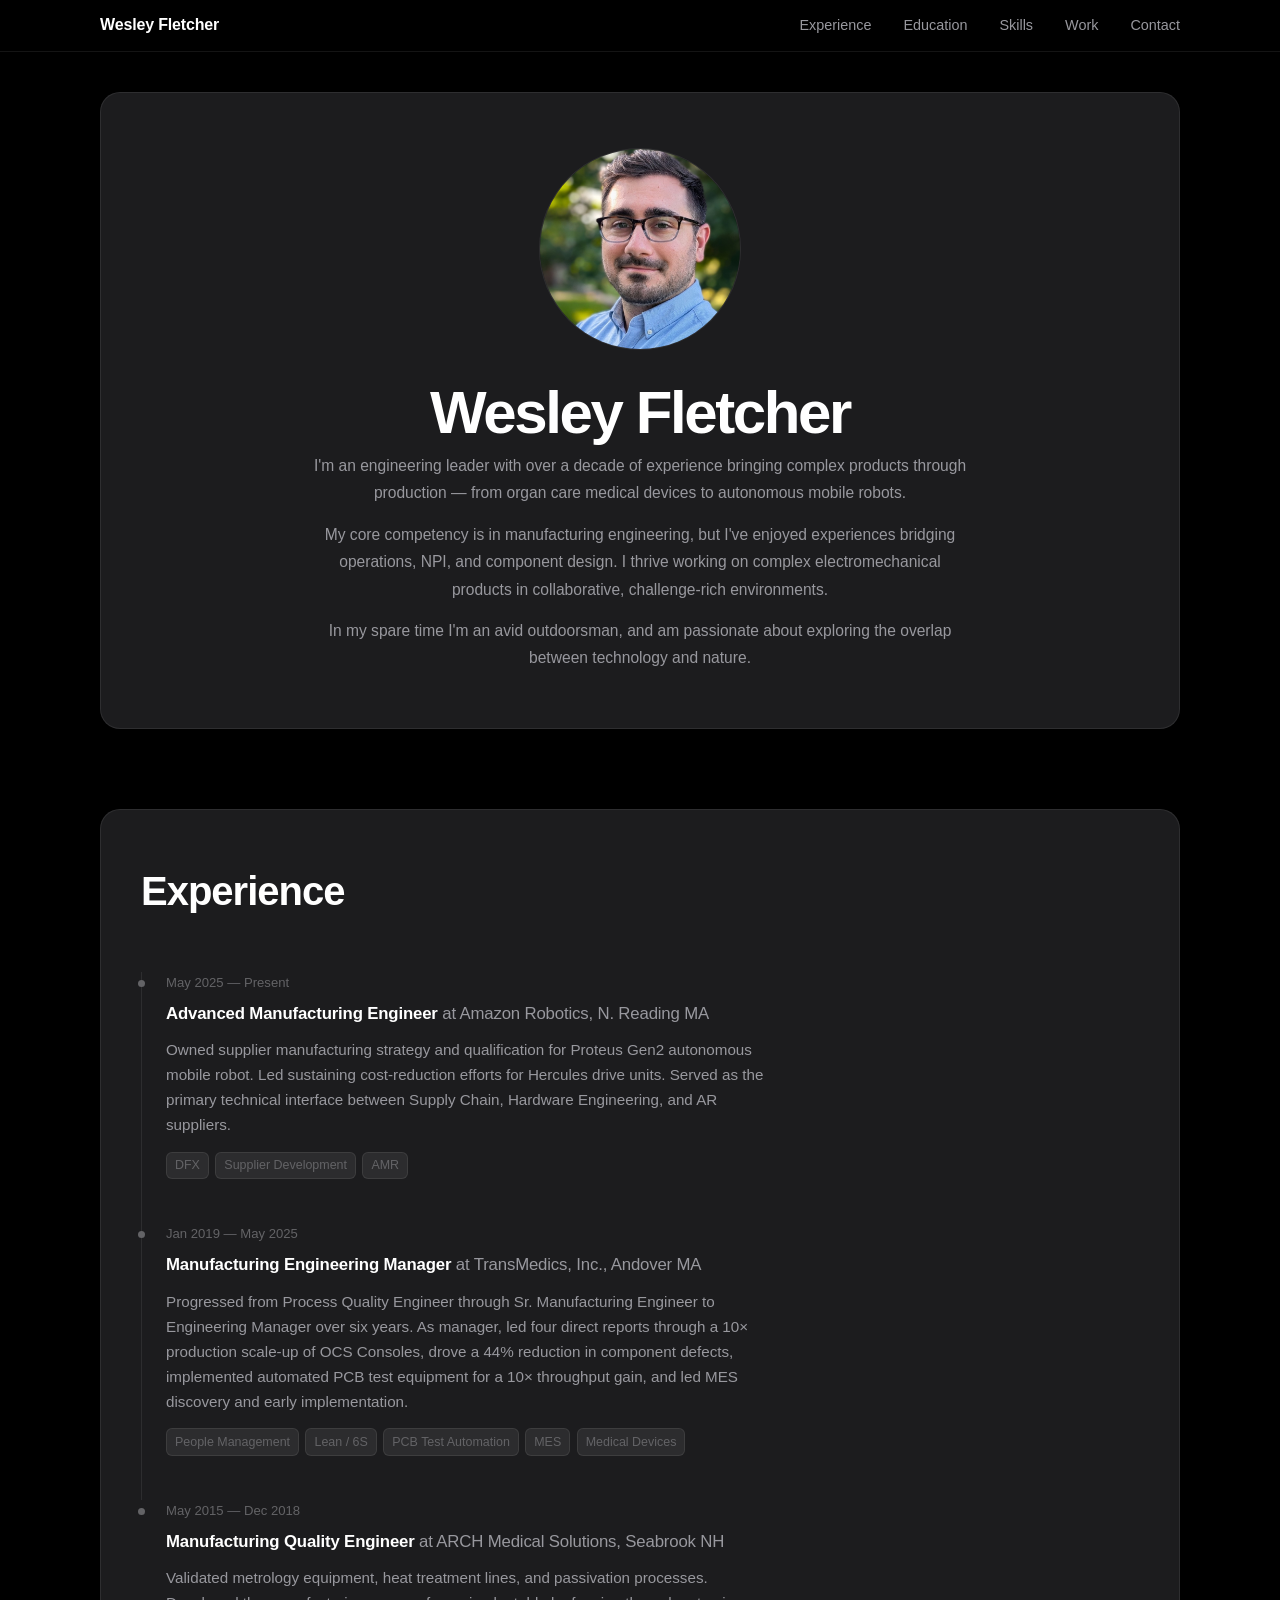
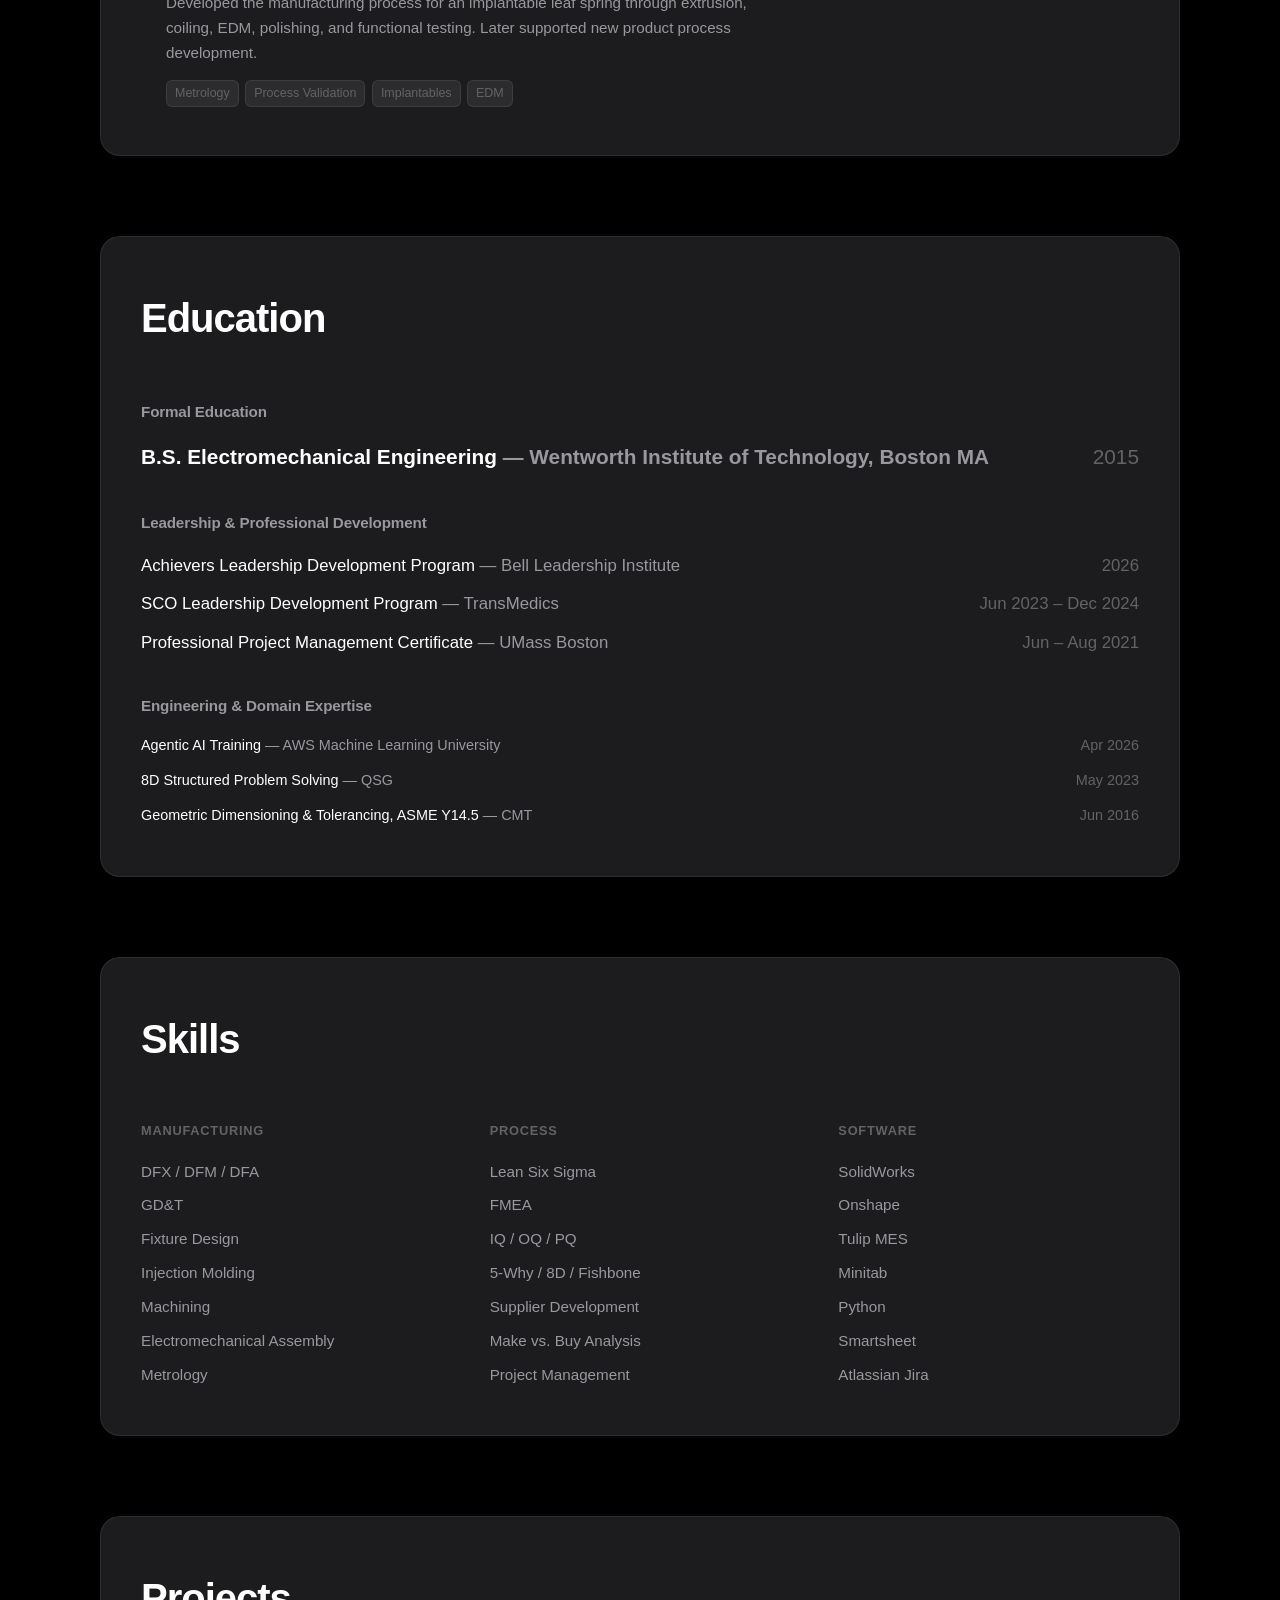
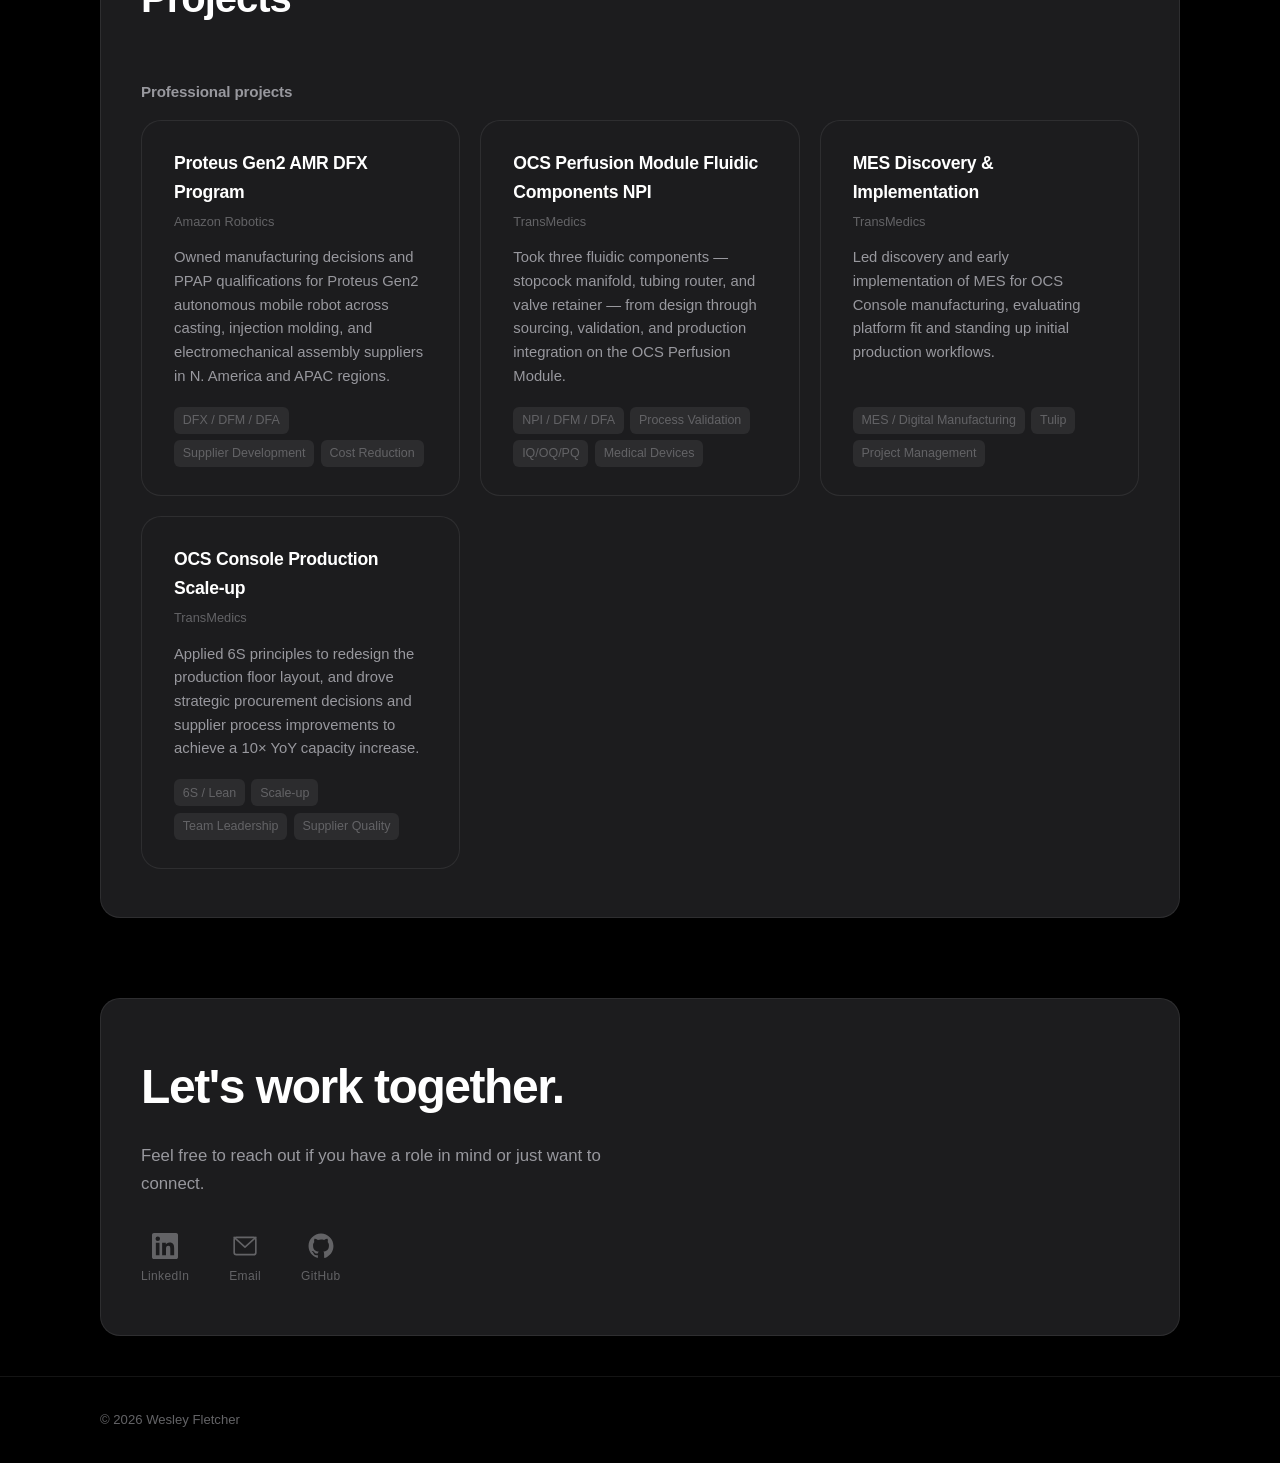
==== public/index.html @ e53151af "Add Education section with formal, leadership, and engineering credentials Move the Wentworth degree" ====
<!DOCTYPE html>
<html lang="en">
<head>
  <meta charset="UTF-8" />
  <meta name="viewport" content="width=device-width, initial-scale=1.0" />
  <meta name="description" content="Wesley Fletcher — Engineering leader with a decade of experience in manufacturing scale-up and sustainment, from medtech to industrial robotics." />
  <title>Wesley Fletcher</title>
  <link rel="stylesheet" href="style.css" />
</head>
<body>

  <!-- Navigation -->
  <header class="nav-wrapper" id="nav">
    <nav class="nav container">
      <a href="#hero" class="nav-logo">Wesley Fletcher</a>
      <ul class="nav-links" id="nav-links">
        <li><a href="#experience">Experience</a></li>
        <li><a href="#education">Education</a></li>
        <li><a href="#skills">Skills</a></li>
        <li><a href="#projects">Work</a></li>
        <li><a href="#contact">Contact</a></li>
      </ul>
      <button class="nav-toggle" id="nav-toggle"
              aria-label="Open menu"
              aria-expanded="false"
              aria-controls="nav-links">
        <span></span>
        <span></span>
        <span></span>
      </button>
    </nav>
  </header>

  <main>

    <!-- Hero -->
    <section id="hero" class="hero">
      <div class="container hero-content">
        <div class="hero-card">

          <figure class="hero-photo fade-in">
            <img src="profile.jpg" alt="Wesley Fletcher" />
          </figure>

          <h1 class="hero-name fade-in delay-1">Wesley Fletcher</h1>
          <p class="hero-bio fade-in delay-3">
            I'm an engineering leader with over a decade of experience bringing complex products
            through production — from organ care medical devices to autonomous mobile robots.
          </p>
          <p class="hero-bio fade-in delay-3">
            My core competency is in manufacturing engineering, but I've enjoyed experiences
            bridging operations, NPI, and component design. I thrive working on complex
            electromechanical products in collaborative, challenge-rich environments.
          </p>
          <p class="hero-bio fade-in delay-3">
            In my spare time I'm an avid outdoorsman, and am passionate about exploring the
            overlap between technology and nature.
          </p>

        </div>
      </div>
    </section>

    <!-- Experience -->
    <section id="experience" class="experience section reveal">
      <div class="container">
        <div class="section-card">
        <h2 class="section-heading">Experience</h2>
        <ol class="timeline">

          <li class="timeline-item">
            <span class="timeline-date">May 2025 — Present</span>
            <h3>Advanced Manufacturing Engineer <span>at Amazon Robotics, N. Reading MA</span></h3>
            <p>Owned supplier manufacturing strategy and qualification for Proteus Gen2 autonomous mobile robot. Led sustaining cost-reduction efforts for Hercules drive units. Served as the primary technical interface between Supply Chain, Hardware Engineering, and AR suppliers.</p>
            <ul class="timeline-tags">
              <li>DFX</li>
              <li>Supplier Development</li>
              <li>AMR</li>
            </ul>
          </li>

          <li class="timeline-item">
            <span class="timeline-date">Jan 2019 — May 2025</span>
            <h3>Manufacturing Engineering Manager <span>at TransMedics, Inc., Andover MA</span></h3>
            <p>Progressed from Process Quality Engineer through Sr. Manufacturing Engineer to Engineering Manager over six years. As manager, led four direct reports through a 10× production scale-up of OCS Consoles, drove a 44% reduction in component defects, implemented automated PCB test equipment for a 10× throughput gain, and led MES discovery and early implementation.</p>
            <ul class="timeline-tags">
              <li>People Management</li>
              <li>Lean / 6S</li>
              <li>PCB Test Automation</li>
              <li>MES</li>
              <li>Medical Devices</li>
            </ul>
          </li>

          <li class="timeline-item">
            <span class="timeline-date">May 2015 — Dec 2018</span>
            <h3>Manufacturing Quality Engineer <span>at ARCH Medical Solutions, Seabrook NH</span></h3>
            <p>Validated metrology equipment, heat treatment lines, and passivation processes. Developed the manufacturing process for an implantable leaf spring through extrusion, coiling, EDM, polishing, and functional testing. Later supported new product process development.</p>
            <ul class="timeline-tags">
              <li>Metrology</li>
              <li>Process Validation</li>
              <li>Implantables</li>
              <li>EDM</li>
            </ul>
          </li>

        </ol>
        </div>
      </div>
    </section>

    <!-- Education -->
    <section id="education" class="education section reveal">
      <div class="container">
        <div class="section-card">
        <h2 class="section-heading">Education</h2>

        <div class="edu-group edu-group--formal">
          <h3 class="subsection-heading">Formal Education</h3>
          <ul class="edu-list">
            <li>
              <span class="edu-title">B.S. Electromechanical Engineering <span class="edu-org">— Wentworth Institute of Technology, Boston MA</span></span>
              <span class="edu-date">2015</span>
            </li>
          </ul>
        </div>

        <div class="edu-group edu-group--leadership">
          <h3 class="subsection-heading">Leadership &amp; Professional Development</h3>
          <ul class="edu-list">
            <li>
              <span class="edu-title">Achievers Leadership Development Program <span class="edu-org">— Bell Leadership Institute</span></span>
              <span class="edu-date">2026</span>
            </li>
            <li>
              <span class="edu-title">SCO Leadership Development Program <span class="edu-org">— TransMedics</span></span>
              <span class="edu-date">Jun 2023 – Dec 2024</span>
            </li>
            <li>
              <span class="edu-title">Professional Project Management Certificate <span class="edu-org">— UMass Boston</span></span>
              <span class="edu-date">Jun – Aug 2021</span>
            </li>
          </ul>
        </div>

        <div class="edu-group edu-group--tech">
          <h3 class="subsection-heading">Engineering &amp; Domain Expertise</h3>
          <ul class="edu-list">
            <li>
              <span class="edu-title">Agentic AI Training <span class="edu-org">— AWS Machine Learning University</span></span>
              <span class="edu-date">Apr 2026</span>
            </li>
            <li>
              <span class="edu-title">8D Structured Problem Solving <span class="edu-org">— QSG</span></span>
              <span class="edu-date">May 2023</span>
            </li>
            <li>
              <span class="edu-title">Geometric Dimensioning &amp; Tolerancing, ASME Y14.5 <span class="edu-org">— CMT</span></span>
              <span class="edu-date">Jun 2016</span>
            </li>
          </ul>
        </div>

        </div>
      </div>
    </section>

    <!-- Skills -->
    <section id="skills" class="skills section reveal">
      <div class="container">
        <div class="section-card">
        <h2 class="section-heading">Skills</h2>
        <div class="skills-grid">
          <div class="skill-group">
            <h3>Manufacturing</h3>
            <ul>
              <li>DFX / DFM / DFA</li>
              <li>GD&amp;T</li>
              <li>Fixture Design</li>
              <li>Injection Molding</li>
              <li>Machining</li>
              <li>Electromechanical Assembly</li>
              <li>Metrology</li>
            </ul>
          </div>
          <div class="skill-group">
            <h3>Process</h3>
            <ul>
              <li>Lean Six Sigma</li>
              <li>FMEA</li>
              <li>IQ / OQ / PQ</li>
              <li>5-Why / 8D / Fishbone</li>
              <li>Supplier Development</li>
              <li>Make vs. Buy Analysis</li>
              <li>Project Management</li>
            </ul>
          </div>
          <div class="skill-group">
            <h3>Software</h3>
            <ul>
              <li>SolidWorks</li>
              <li>Onshape</li>
              <li>Tulip MES</li>
              <li>Minitab</li>
              <li>Python</li>
              <li>Smartsheet</li>
              <li>Atlassian Jira</li>
            </ul>
          </div>
        </div>
        </div>
      </div>
    </section>

    <!-- Projects -->
    <section id="projects" class="projects section reveal">
      <div class="container">
        <div class="section-card">
        <h2 class="section-heading">Projects</h2>

        <h3 class="subsection-heading">Professional projects</h3>
        <div class="projects-grid">

          <article class="project-card project-card--featured">
            <div class="project-meta">
              <h3>Proteus Gen2 AMR DFX Program</h3>
              <span class="project-company">Amazon Robotics</span>
            </div>
            <p>Owned manufacturing decisions and PPAP qualifications for Proteus Gen2 autonomous mobile robot across casting, injection molding, and electromechanical assembly suppliers in N. America and APAC regions.</p>
            <ul class="project-tags" aria-label="Disciplines">
              <li>DFX / DFM / DFA</li>
              <li>Supplier Development</li>
              <li>Cost Reduction</li>
            </ul>
          </article>

          <article class="project-card">
            <div class="project-meta">
              <h3>OCS Perfusion Module Fluidic Components NPI</h3>
              <span class="project-company">TransMedics</span>
            </div>
            <p>Took three fluidic components — stopcock manifold, tubing router, and valve retainer — from design through sourcing, validation, and production integration on the OCS Perfusion Module.</p>
            <ul class="project-tags" aria-label="Disciplines">
              <li>NPI / DFM / DFA</li>
              <li>Process Validation</li>
              <li>IQ/OQ/PQ</li>
              <li>Medical Devices</li>
            </ul>
          </article>

          <article class="project-card">
            <div class="project-meta">
              <h3>MES Discovery &amp; Implementation</h3>
              <span class="project-company">TransMedics</span>
            </div>
            <p>Led discovery and early implementation of MES for OCS Console manufacturing, evaluating platform fit and standing up initial production workflows.</p>
            <ul class="project-tags" aria-label="Disciplines">
              <li>MES / Digital Manufacturing</li>
              <li>Tulip</li>
              <li>Project Management</li>
            </ul>
          </article>

          <article class="project-card">
            <div class="project-meta">
              <h3>OCS Console Production Scale-up</h3>
              <span class="project-company">TransMedics</span>
            </div>
            <p>Applied 6S principles to redesign the production floor layout, and drove strategic procurement decisions and supplier process improvements to achieve a 10× YoY capacity increase.</p>
            <ul class="project-tags" aria-label="Disciplines">
              <li>6S / Lean</li>
              <li>Scale-up</li>
              <li>Team Leadership</li>
              <li>Supplier Quality</li>
            </ul>
          </article>

        </div>

        <!-- Live web apps: cards built at runtime from each deployment's
             /project.json (see projects.js + PROJECT_SCHEMA.md). Undeployed
             apps 404 and are skipped, so this shows only what's actually live. -->
        <div class="live-projects" id="live-projects" hidden>
          <h3 class="subsection-heading">Live web apps</h3>
          <div class="projects-grid" id="live-projects-grid"></div>
        </div>

        </div>
      </div>
    </section>

    <!-- Contact -->
    <section id="contact" class="contact section reveal">
      <div class="container">
        <div class="section-card">
        <div class="contact-inner">
        <h2>Let's work together.</h2>
        <p>
          Feel free to reach out if you have a role in mind or just want to connect.
        </p>
        <nav class="contact-links" aria-label="Contact links">

          <a href="https://www.linkedin.com/in/wes-fletcher"
             target="_blank" rel="noopener"
             class="contact-link-item" aria-label="LinkedIn profile">
            <svg xmlns="http://www.w3.org/2000/svg" width="26" height="26"
                 viewBox="0 0 24 24" fill="currentColor" aria-hidden="true">
              <path d="M20.45 20.45h-3.56v-5.57c0-1.33-.03-3.04-1.85-3.04-1.85 0-2.13 1.45-2.13 2.94v5.67H9.35V9h3.41v1.56h.05c.48-.9 1.64-1.85 3.37-1.85 3.6 0 4.27 2.37 4.27 5.45v6.29zM5.34 7.43a2.07 2.07 0 1 1 0-4.14 2.07 2.07 0 0 1 0 4.14zM6.9 20.45H3.56V9H6.9v11.45zM22.22 0H1.77C.79 0 0 .77 0 1.72v20.56C0 23.23.79 24 1.77 24h20.45c.98 0 1.78-.77 1.78-1.72V1.72C24 .77 23.2 0 22.22 0z"/>
            </svg>
            <span>LinkedIn</span>
          </a>

          <a id="email-link" class="contact-link-item" aria-label="Send email">
            <svg xmlns="http://www.w3.org/2000/svg" width="26" height="26"
                 viewBox="0 0 24 24" fill="none" stroke="currentColor"
                 stroke-width="1.5" stroke-linecap="round" stroke-linejoin="round" aria-hidden="true">
              <rect x="2" y="4" width="20" height="16" rx="2"/>
              <polyline points="2,4 12,13 22,4"/>
            </svg>
            <span>Email</span>
          </a>

          <!-- Resume link (hidden for now)
          <a href="resume.pdf" download="Wesley_Fletcher_Resume.pdf"
             class="contact-link-item" aria-label="Download résumé">
            <svg xmlns="http://www.w3.org/2000/svg" width="26" height="26"
                 viewBox="0 0 24 24" fill="none" stroke="currentColor"
                 stroke-width="1.5" stroke-linecap="round" stroke-linejoin="round" aria-hidden="true">
              <path d="M14 2H6a2 2 0 0 0-2 2v16a2 2 0 0 0 2 2h12a2 2 0 0 0 2-2V8z"/>
              <polyline points="14 2 14 8 20 8"/>
              <line x1="16" y1="13" x2="8" y2="13"/>
              <line x1="16" y1="17" x2="8" y2="17"/>
              <polyline points="10 9 9 9 8 9"/>
            </svg>
            <span>Résumé</span>
          </a>
          -->

          <a href="https://github.com/waf5472"
             target="_blank" rel="noopener"
             class="contact-link-item" aria-label="GitHub profile">
            <svg xmlns="http://www.w3.org/2000/svg" width="26" height="26"
                 viewBox="0 0 24 24" fill="currentColor" aria-hidden="true">
              <path d="M12 .5C5.65.5.5 5.65.5 12c0 5.1 3.29 9.43 7.86 10.96.57.1.78-.25.78-.55v-1.93c-3.2.7-3.87-1.54-3.87-1.54-.52-1.33-1.27-1.68-1.27-1.68-1.04-.71.08-.7.08-.7 1.15.08 1.76 1.18 1.76 1.18 1.02 1.75 2.68 1.24 3.34.95.1-.74.4-1.24.72-1.53-2.55-.29-5.23-1.28-5.23-5.7 0-1.26.45-2.28 1.18-3.09-.12-.29-.51-1.46.11-3.05 0 0 .97-.31 3.16 1.18a10.97 10.97 0 0 1 2.88-.39c.98 0 1.96.13 2.88.39 2.19-1.49 3.16-1.18 3.16-1.18.62 1.59.23 2.76.11 3.05.74.81 1.18 1.83 1.18 3.09 0 4.43-2.69 5.41-5.25 5.69.41.36.78 1.06.78 2.13v3.16c0 .3.2.66.79.55C20.22 21.43 23.5 17.1 23.5 12 23.5 5.65 18.35.5 12 .5z"/>
            </svg>
            <span>GitHub</span>
          </a>

        </nav>
        </div>
        </div>
        </div>
    </section>

  </main>

  <footer class="footer">
    <div class="container">
      <p>© <span id="year"></span> Wesley Fletcher</p>
    </div>
  </footer>

  <script src="script.js"></script>
  <script src="projects.js" defer></script>
  <script>
    (function() {
      var u = 'waf5472', d = 'outlook', t = 'com';
      var el = document.getElementById('email-link');
      if (el) el.href = 'mailto:' + u + '\x40' + d + '.' + t;
    })();
  </script>
</body>
</html>
---- public/style.css ----
/* ═══════════════════════════════════════════════════════════════
   Portfolio — Apple HIG, dark palette, forest green accent
═══════════════════════════════════════════════════════════════ */

/* ── Tokens ──────────────────────────────────────────────────── */
:root {
  /* Apple dark-mode surfaces */
  --bg:        #000000;
  --bg-raised: #1c1c1e;
  --bg-card:   #2c2c2e;
  --text:      #ffffff;
  --text-2:    #98989e;
  --text-3:    #636366;
  --border:    rgba(255, 255, 255, 0.08);

  /* Forest green accent — #3A7D44 clears 4.7:1 contrast on --bg */
  --accent:       #3A7D44;
  --accent-hover: #2E6B38;
  --accent-tint:  rgba(58, 125, 68, 0.14);

  /* Typography — native system stack; SF Pro on Apple devices */
  --font: -apple-system, BlinkMacSystemFont, 'Helvetica Neue', Arial, sans-serif;

  /* Shape & spacing */
  --radius:    14px;
  --radius-lg: 20px;
  --nav-h:     52px;
  --pad:       120px;
  --max-w:     1080px;

  /* Apple standard spring ease-out */
  --ease: cubic-bezier(0.16, 1, 0.3, 1);
}

/* ── Reset ───────────────────────────────────────────────────── */
*, *::before, *::after {
  box-sizing: border-box;
  margin: 0;
  padding: 0;
}

html {
  scroll-behavior: smooth;
  scroll-padding-top: var(--nav-h);
}

body {
  background: var(--bg);
  color: var(--text);
  font-family: var(--font);
  font-size: 17px;
  line-height: 1.65;
  -webkit-font-smoothing: antialiased;
  -moz-osx-font-smoothing: grayscale;
}

img { display: block; max-width: 100%; }
a   { color: var(--accent); text-decoration: none; }
ul, ol { list-style: none; }

@media (prefers-reduced-motion: reduce) {
  *, *::before, *::after {
    animation-duration: 0.01ms !important;
    transition-duration: 0.01ms !important;
  }
}

/* ── Layout ──────────────────────────────────────────────────── */
.container {
  width: min(90%, var(--max-w));
  margin-inline: auto;
}

.section {
  padding-block: 2.5rem;
}

.section-heading {
  font-size: clamp(1.75rem, 3.5vw, 2.5rem);
  font-weight: 700;
  letter-spacing: -0.025em;
  margin-bottom: 3rem;
}

/* ── Buttons ─────────────────────────────────────────────────── */
.btn {
  display: inline-flex;
  align-items: center;
  gap: .4rem;
  padding: .7rem 1.6rem;
  border-radius: 980px;
  font-family: var(--font);
  font-size: .95rem;
  font-weight: 500;
  cursor: pointer;
  border: none;
  transition: background .25s var(--ease), opacity .25s var(--ease);
}

.btn-primary {
  background: var(--accent);
  color: #fff;
}
.btn-primary:hover  { background: var(--accent-hover); color: #fff; }
.btn-primary:active { opacity: .8; }

.btn-secondary {
  background: var(--accent-tint);
  color: var(--accent);
}
.btn-secondary:hover  { background: rgba(58, 125, 68, 0.24); color: var(--accent); }
.btn-secondary:active { opacity: .8; }

.btn-lg { padding: .85rem 2rem; font-size: 1.05rem; }

/* ── Navigation ─────────────────────────────────────────────── */
.nav-wrapper {
  position: fixed;
  inset: 0 0 auto 0;
  z-index: 100;
  height: var(--nav-h);
  background: rgba(0, 0, 0, 0.72);
  backdrop-filter: saturate(180%) blur(20px);
  -webkit-backdrop-filter: saturate(180%) blur(20px);
  border-bottom: 1px solid var(--border);
}

.nav {
  height: 100%;
  display: flex;
  align-items: center;
  justify-content: space-between;
}

.nav-logo {
  font-size: 1rem;
  font-weight: 600;
  color: var(--text);
  letter-spacing: -0.01em;
}
.nav-logo:hover { color: var(--text-2); }

.nav-links {
  display: flex;
  align-items: center;
  gap: 2rem;
}

.nav-links a {
  font-size: .9rem;
  font-weight: 400;
  color: var(--text-2);
  transition: color .2s;
}
.nav-links a:hover,
.nav-links a.active { color: var(--text); }

.nav-toggle {
  display: none;
  flex-direction: column;
  gap: 5px;
  background: none;
  border: none;
  cursor: pointer;
  padding: .3rem;
}
.nav-toggle span {
  display: block;
  width: 22px;
  height: 1.5px;
  background: var(--text);
  border-radius: 2px;
  transition: all .3s var(--ease);
}

/* ── Hero ────────────────────────────────────────────────────── */
.hero {
  padding-top: calc(var(--nav-h) + 2.5rem);
  padding-bottom: 2.5rem;
}

/* Single centered column */
.hero-content {
  display: flex;
  flex-direction: column;
  align-items: center;
  text-align: center;
}

/* Profile photo — circular */
.hero-photo {
  width: 200px;
  height: 200px;
  border-radius: 50%;
  overflow: hidden;
  margin-bottom: 2rem;
  flex-shrink: 0;
  /* Subtle ring to lift photo off dark bg */
  box-shadow: 0 0 0 1px var(--border);
}

.hero-photo img {
  width: 100%;
  height: 100%;
  object-fit: cover;
  display: block;
}

.hero-name {
  font-size: clamp(2.25rem, 5vw, 3.75rem);
  font-weight: 700;
  letter-spacing: -0.04em;
  line-height: 1.05;
  color: var(--text);
  margin-bottom: .5rem;
}

.hero-tagline {
  font-size: clamp(.95rem, 2vw, 1.15rem);
  font-weight: 400;
  color: var(--text-2);
  margin-bottom: 1.75rem;
}

.hero-card {
  background: var(--bg-raised);
  border: 1px solid var(--border);
  border-radius: var(--radius-lg);
  padding: 3.5rem 2.5rem;
  width: 100%;
  display: flex;
  flex-direction: column;
  align-items: center;
}

.hero-bio {
  font-size: .975rem;
  color: var(--text-2);
  line-height: 1.75;
  max-width: 660px;
  margin-bottom: .9rem;
}

.hero-bio:last-of-type { margin-bottom: 0; }

/* Shared icon link style */
.social-icon-link {
  display: inline-flex;
  align-items: center;
  color: var(--text-3);
  transition: color .25s;
}
.social-icon-link:hover { color: var(--text-2); }
.social-icon-link svg   { display: block; }

/* ── Section card (shared wrapper for all content sections) ── */
.section-card {
  background: var(--bg-raised);
  border: 1px solid var(--border);
  border-radius: var(--radius-lg);
  padding: 3rem 2.5rem;
  width: 100%;
}

/* ── Projects ───────────────────────────────────────────────── */

.projects-grid {
  display: grid;
  grid-template-columns: repeat(auto-fit, minmax(300px, 1fr));
  gap: 1.25rem;
}

.project-card {
  background: var(--bg-raised);
  border-radius: var(--radius-lg);
  padding: 1.75rem 2rem;
  border: 1px solid var(--border);
  transition: border-color .3s var(--ease);
  display: flex;
  flex-direction: column;
  gap: .9rem;
}

.project-card:hover { border-color: rgba(255, 255, 255, 0.18); }


.project-meta {
  display: flex;
  flex-direction: column;
  gap: .25rem;
}

.project-meta h3 {
  font-size: 1.1rem;
  font-weight: 600;
  letter-spacing: -0.015em;
  color: var(--text);
}

.project-company {
  font-size: .8rem;
  color: var(--text-3);
}

.project-card > p {
  font-size: .925rem;
  color: var(--text-2);
  line-height: 1.6;
  flex-grow: 1;
}

.project-tags {
  display: flex;
  flex-wrap: wrap;
  gap: .4rem;
  margin-top: .25rem;
}

.project-tags li {
  font-size: .78rem;
  color: var(--text-3);
  background: var(--bg-card);
  border-radius: 6px;
  padding: .2rem .55rem;
}

/* Live web-app cards (runtime-generated from each deployment's /project.json) */
.subsection-heading {
  font-size: .95rem;
  font-weight: 600;
  letter-spacing: -0.01em;
  color: var(--text-2);
  margin-bottom: 1rem;
}

.live-projects { margin-bottom: 2.5rem; }

.project-card--live { border-color: var(--accent-tint); }
.project-card--live:hover { border-color: var(--accent); }

.project-links {
  display: flex;
  flex-wrap: wrap;
  gap: 1rem;
  align-items: center;
  margin-top: .25rem;
}

.project-link {
  font-size: .875rem;
  font-weight: 600;
  color: var(--accent);
}
.project-link:hover { color: var(--accent-hover); }
.project-link--muted { color: var(--text-3); font-weight: 500; }
.project-link--muted:hover { color: var(--text-2); }

/* ── Skills ─────────────────────────────────────────────────── */

.skills-grid {
  display: grid;
  grid-template-columns: repeat(3, 1fr);
  gap: 2rem 3rem;
}

.skill-group h3 {
  font-size: .8rem;
  font-weight: 600;
  letter-spacing: .06em;
  text-transform: uppercase;
  color: var(--text-3);
  margin-bottom: 1.1rem;
}

.skill-group ul {
  display: flex;
  flex-direction: column;
  gap: .55rem;
}

.skill-group li {
  font-size: .95rem;
  color: var(--text-2);
}

/* ── Education ──────────────────────────────────────────────── */

.edu-group { margin-bottom: 2.25rem; }
.edu-group:last-child { margin-bottom: 0; }

.edu-list {
  display: flex;
  flex-direction: column;
  gap: .7rem;
}

.edu-list li {
  display: flex;
  justify-content: space-between;
  align-items: baseline;
  gap: 1rem;
  flex-wrap: wrap;
}

.edu-title {
  font-size: .95rem;
  color: var(--text);
}

.edu-org {
  color: var(--text-2);
}

.edu-date {
  font-size: .95rem;
  color: var(--text-3);
  white-space: nowrap;
  flex-shrink: 0;
  margin-left: auto;
}

/* Size hierarchy: Formal (college) most prominent, then Leadership, then tech.
   Dates match their line's content text size. */
.edu-group--formal .edu-title    { font-size: 1.3rem; font-weight: 600; }
.edu-group--formal .edu-date     { font-size: 1.3rem; }

.edu-group--leadership .edu-title { font-size: 1.05rem; }
.edu-group--leadership .edu-date  { font-size: 1.05rem; }

.edu-group--tech .edu-title       { font-size: .9rem; }
.edu-group--tech .edu-date        { font-size: .9rem; }

/* ── Experience ─────────────────────────────────────────────── */

.timeline {
  display: flex;
  flex-direction: column;
}

.timeline-item {
  padding-bottom: 2.75rem;
  padding-left: 1.5rem;
  border-left: 1px solid var(--border);
  position: relative;
}

.timeline-item:last-child {
  padding-bottom: 0;
  border-left-color: transparent;
}

.timeline-item::before {
  content: '';
  position: absolute;
  left: -4px;
  top: .5rem;
  width: 7px;
  height: 7px;
  border-radius: 50%;
  background: var(--text-3);
}

.timeline-date {
  display: block;
  font-size: .82rem;
  color: var(--text-3);
  margin-bottom: .4rem;
}

.timeline-item h3 {
  font-size: 1.05rem;
  font-weight: 600;
  letter-spacing: -0.01em;
  margin-bottom: .6rem;
}

.timeline-item h3 span {
  font-weight: 400;
  color: var(--text-2);
}

.timeline-item > p {
  font-size: .95rem;
  color: var(--text-2);
  margin-bottom: .9rem;
  max-width: 600px;
}

.timeline-tags {
  display: flex;
  flex-wrap: wrap;
  gap: .4rem;
}

.timeline-tags li {
  font-size: .78rem;
  color: var(--text-3);
  background: var(--bg-card);
  border: 1px solid var(--border);
  border-radius: 6px;
  padding: .15rem .5rem;
}

/* ── Contact ────────────────────────────────────────────────── */

.contact-inner {
  max-width: 520px;
}

.contact-inner h2 {
  font-size: clamp(1.75rem, 4vw, 3rem);
  font-weight: 700;
  letter-spacing: -0.03em;
  margin-bottom: 1rem;
}

.contact-inner > p {
  font-size: 1.05rem;
  color: var(--text-2);
  margin-bottom: 2.25rem;
  line-height: 1.65;
}

.contact-links {
  display: flex;
  align-items: flex-start;
  gap: 2.5rem;
  margin-top: 2.25rem;
}

/* Icon + label stacked vertically */
.contact-link-item {
  display: flex;
  flex-direction: column;
  align-items: center;
  gap: .5rem;
  color: var(--text-3);
  font-size: .75rem;
  letter-spacing: .03em;
  transition: color .25s;
}
.contact-link-item:hover { color: var(--text-2); }
.contact-link-item svg   { display: block; }

/* ── Footer ─────────────────────────────────────────────────── */
.footer {
  padding-block: 2rem;
  border-top: 1px solid var(--border);
}

.footer p {
  font-size: .82rem;
  color: var(--text-3);
}

/* ── Reveal animations ───────────────────────────────────────── */
.reveal {
  opacity: 0;
  transform: translateY(16px);
  transition: opacity .6s var(--ease), transform .6s var(--ease);
}
.reveal.visible {
  opacity: 1;
  transform: none;
}

.fade-in {
  opacity: 0;
  transform: translateY(14px);
  animation: enter .65s var(--ease) forwards;
}
.delay-1 { animation-delay: .08s; }
.delay-2 { animation-delay: .16s; }
.delay-3 { animation-delay: .24s; }
.delay-4 { animation-delay: .34s; }
.delay-5 { animation-delay: .44s; }

@keyframes enter {
  to { opacity: 1; transform: none; }
}

/* ── Responsive ─────────────────────────────────────────────── */
@media (max-width: 720px) {
  .skills-grid { grid-template-columns: repeat(2, 1fr); }
}

@media (max-width: 768px) {
  :root { --pad: 80px; }

  /* Mobile nav */
  .nav-links {
    position: fixed;
    inset: var(--nav-h) 0 0 0;
    background: rgba(0, 0, 0, 0.94);
    backdrop-filter: saturate(180%) blur(20px);
    -webkit-backdrop-filter: saturate(180%) blur(20px);
    flex-direction: column;
    justify-content: center;
    gap: 2.25rem;
    transform: translateX(100%);
    transition: transform .35s var(--ease);
    z-index: 99;
    border-top: 1px solid var(--border);
  }
  .nav-links.open  { transform: none; }
  .nav-links a     { font-size: 1.2rem; color: var(--text-2); }
  .nav-toggle      { display: flex; }

  .nav-toggle.open span:nth-child(1) { transform: rotate(45deg) translate(4.5px, 4.5px); }
  .nav-toggle.open span:nth-child(2) { opacity: 0; }
  .nav-toggle.open span:nth-child(3) { transform: rotate(-45deg) translate(4.5px, -4.5px); }

  /* Hero already single-column; handled by section padding */
  .hero-photo   { width: 165px; height: 165px; }

  .projects-grid { grid-template-columns: 1fr; }

  .section-card { padding: 2rem 1.25rem; }
}

@media (max-width: 540px) {
  .skills-grid { grid-template-columns: 1fr 1fr; }
}

@media (max-width: 380px) {
  .skills-grid  { grid-template-columns: 1fr; }
}
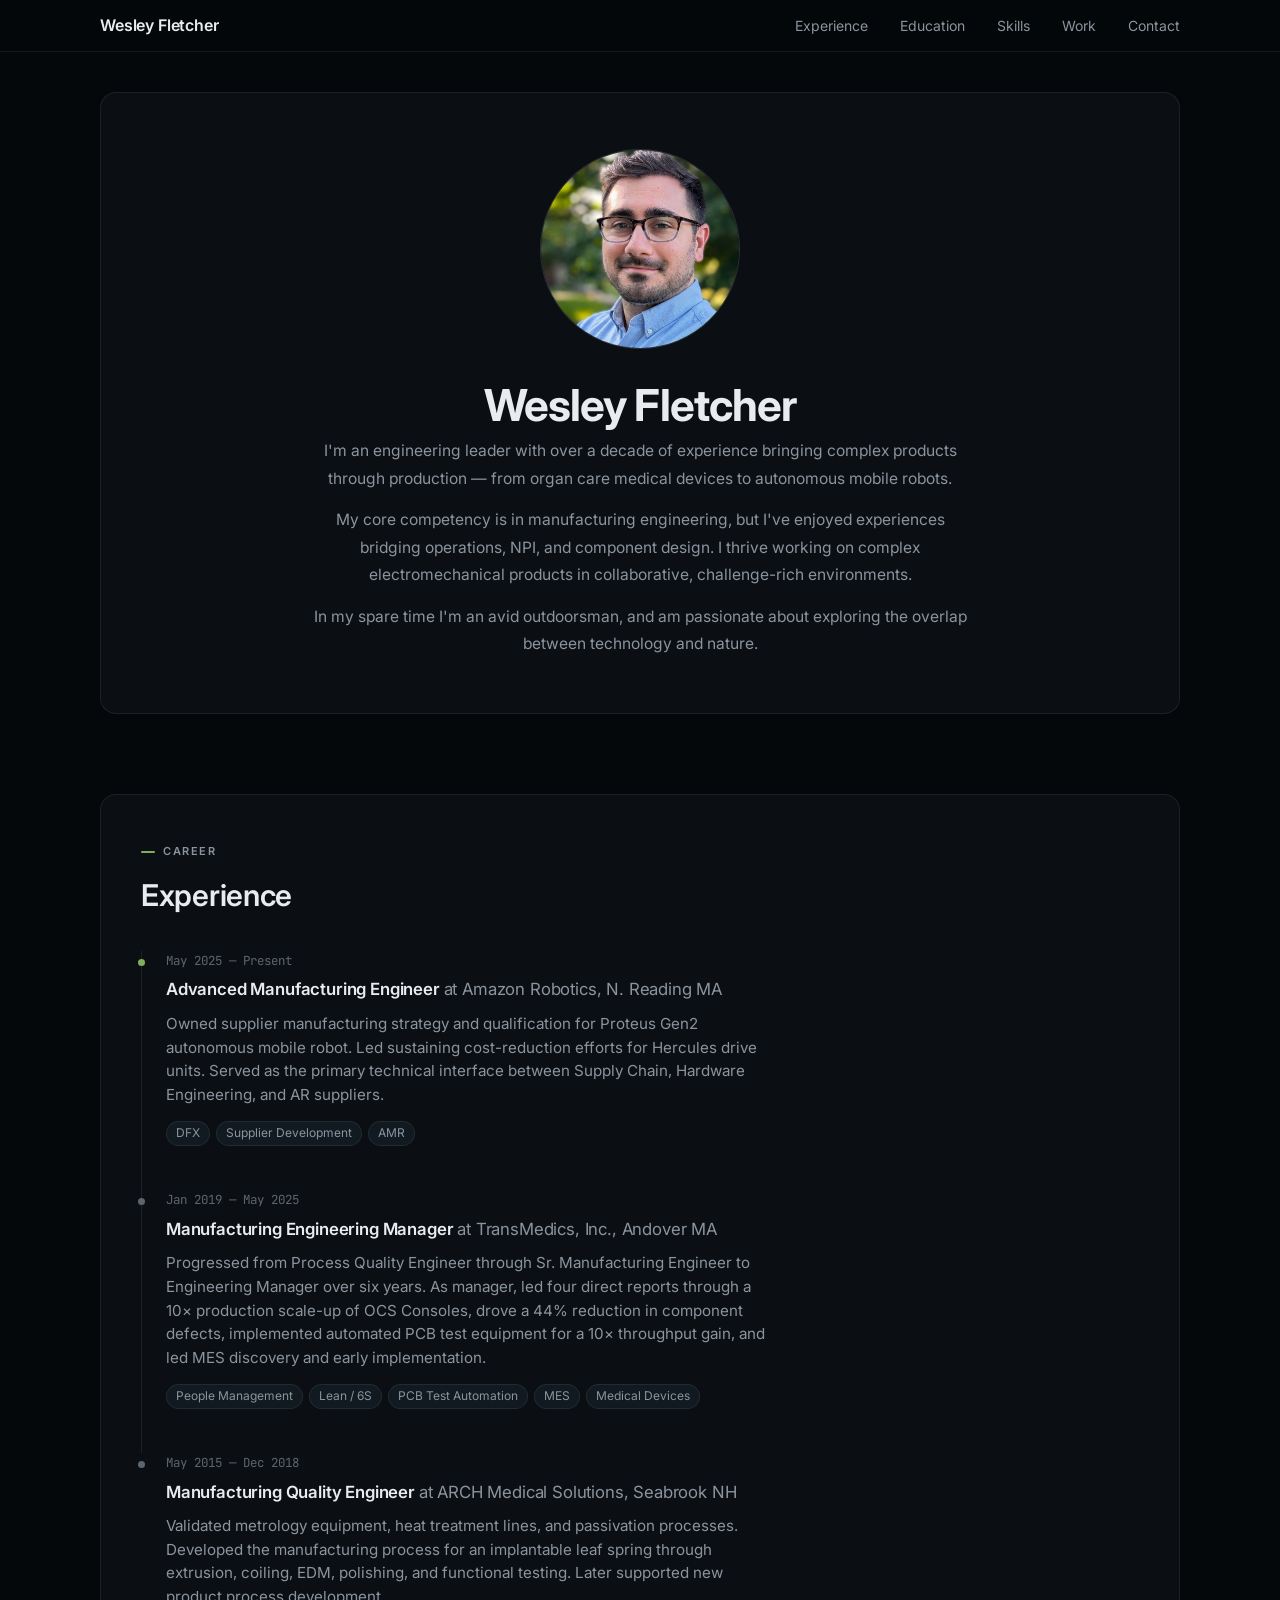
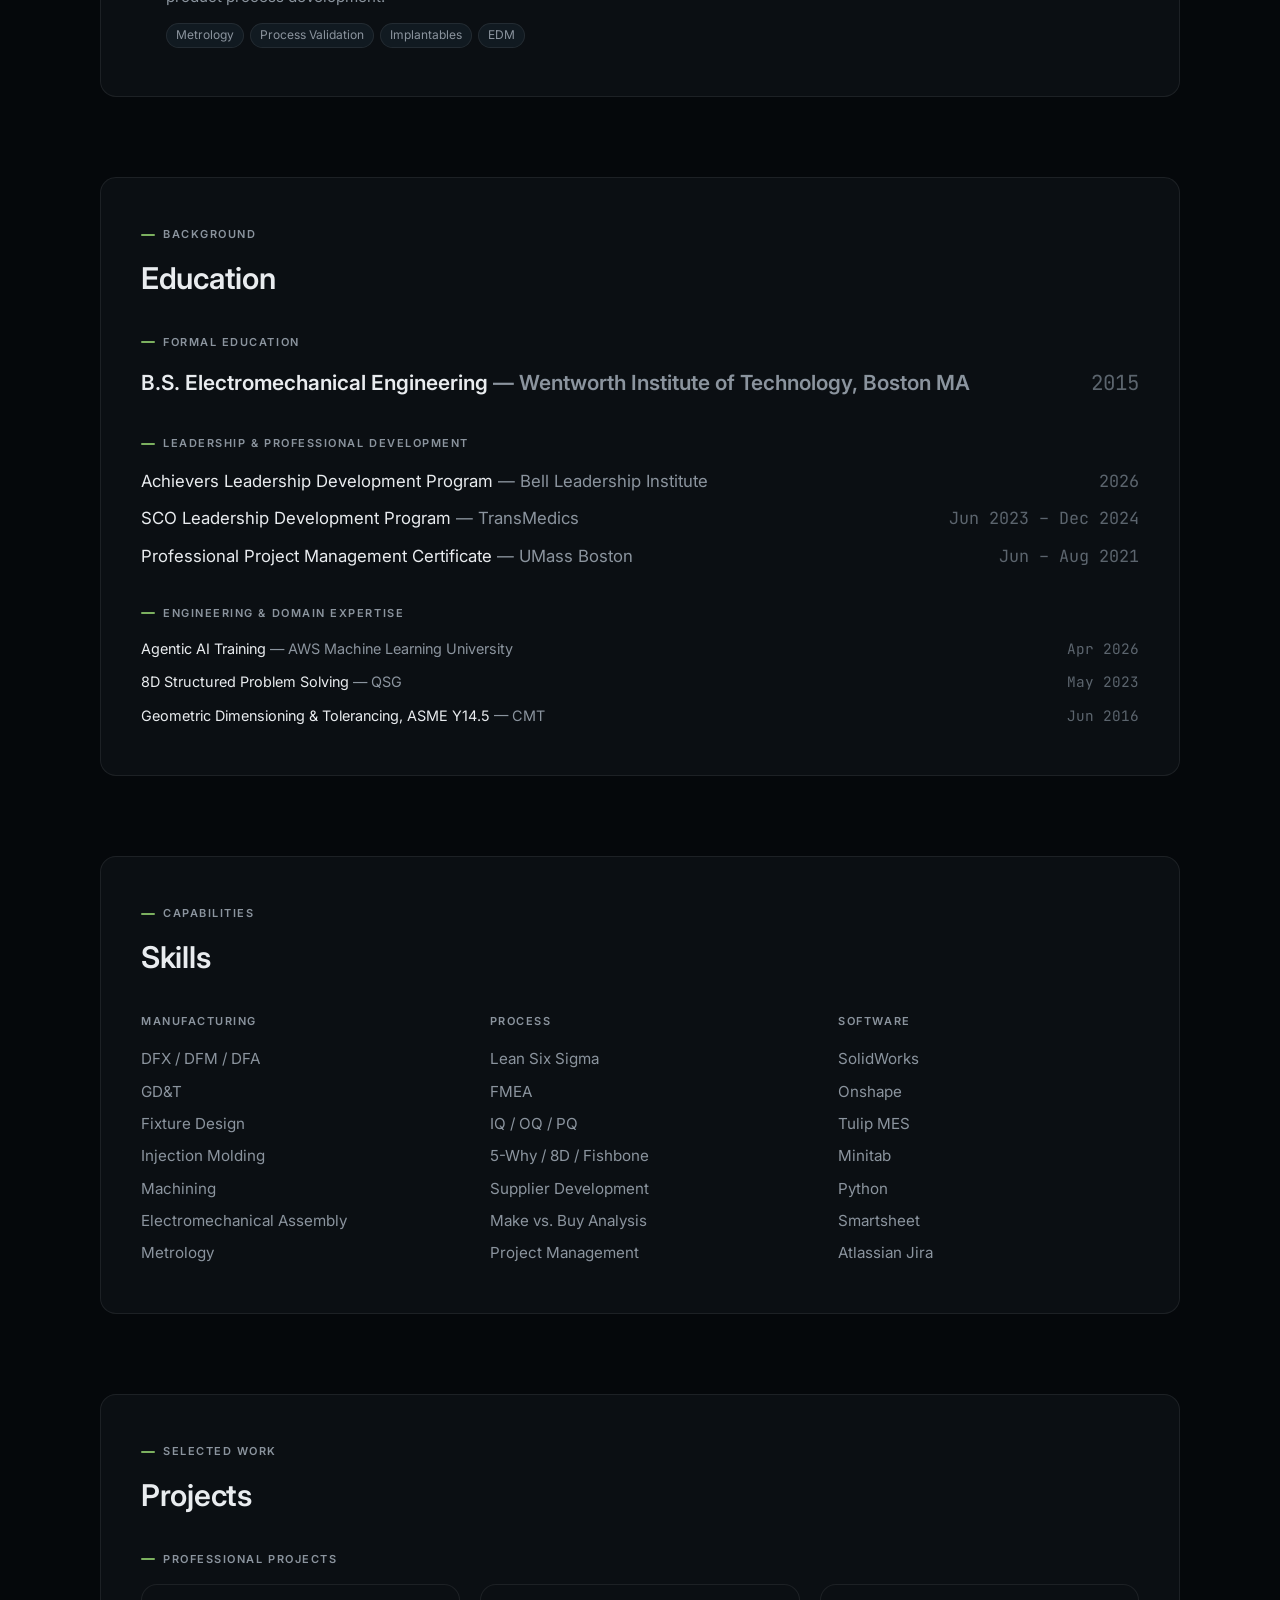
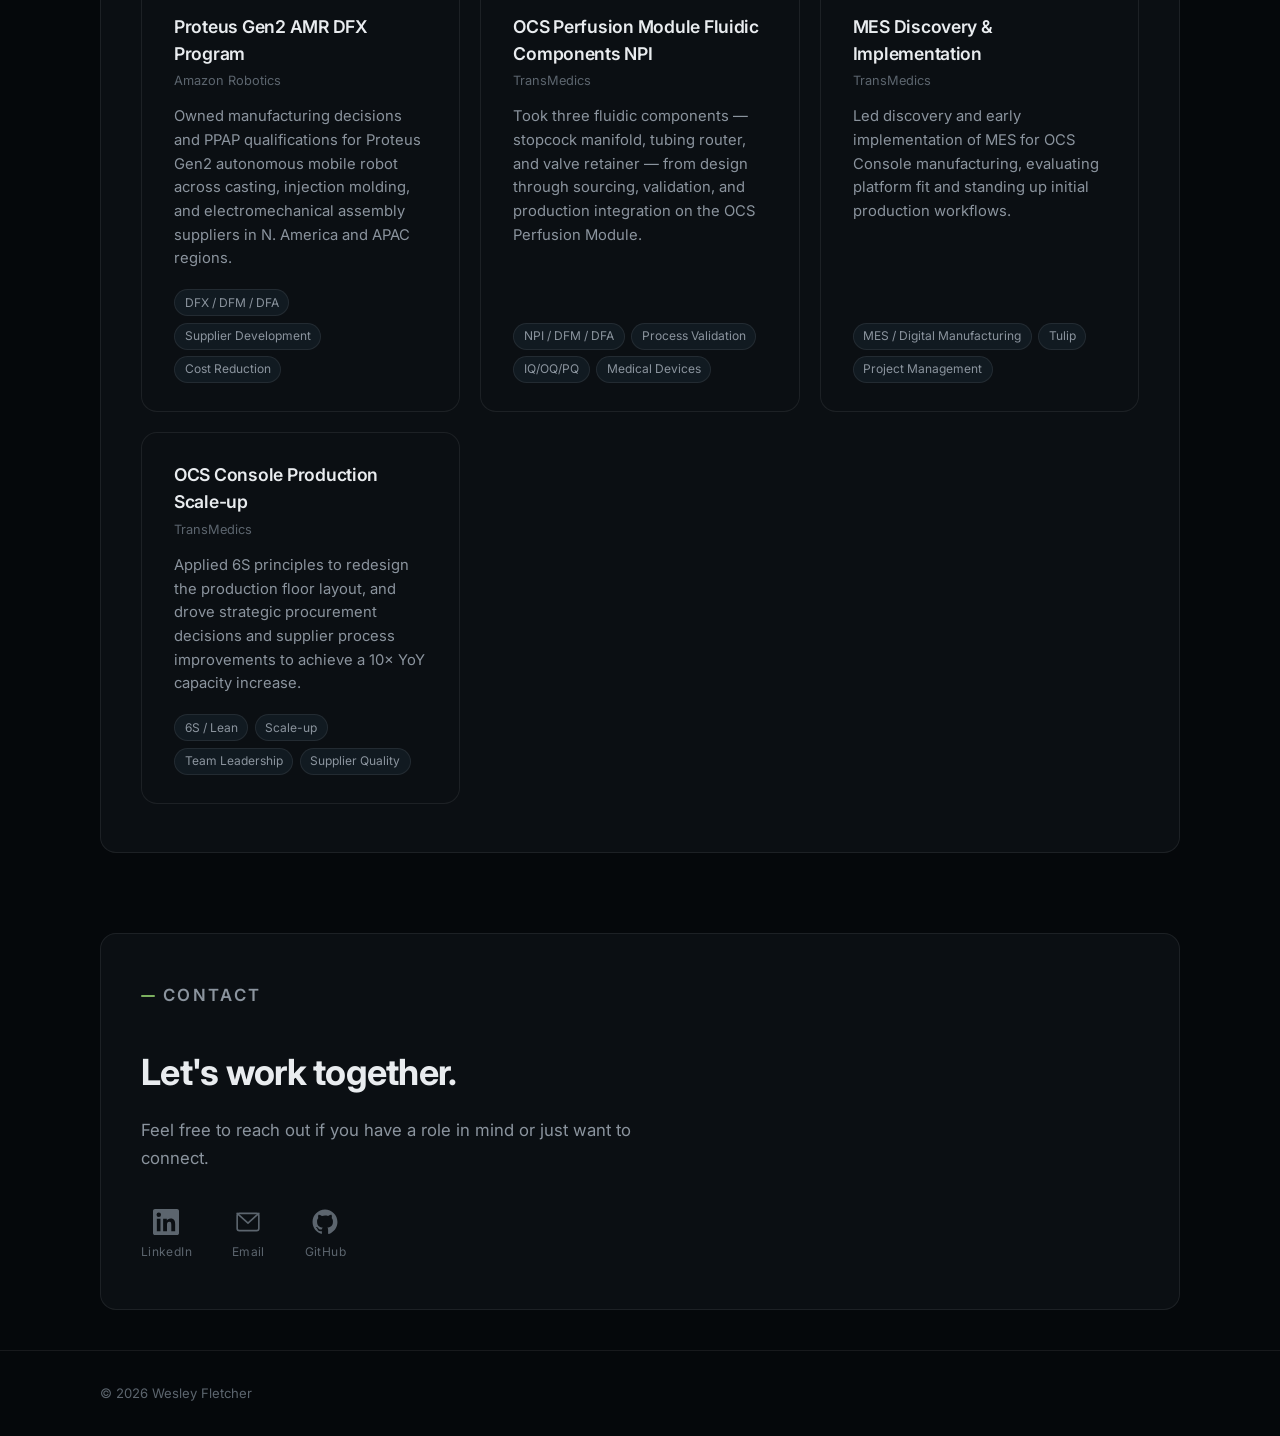
==== commit c666e610: "Restyle UI to Console design guidelines Retoken surfaces to near-black cool palette (#05080B base wi" ====
--- a/public/index.html
+++ b/public/index.html
@@ -5,6 +5,9 @@
   <meta name="viewport" content="width=device-width, initial-scale=1.0" />
   <meta name="description" content="Wesley Fletcher — Engineering leader with a decade of experience in manufacturing scale-up and sustainment, from medtech to industrial robotics." />
   <title>Wesley Fletcher</title>
+  <link rel="preconnect" href="https://fonts.googleapis.com" />
+  <link rel="preconnect" href="https://fonts.gstatic.com" crossorigin />
+  <link href="https://fonts.googleapis.com/css2?family=Inter:wght@400;500;600;700&family=JetBrains+Mono:wght@400;500&display=swap" rel="stylesheet" />
   <link rel="stylesheet" href="style.css" />
 </head>
 <body>
@@ -65,6 +68,7 @@
     <section id="experience" class="experience section reveal">
       <div class="container">
         <div class="section-card">
+        <p class="eyebrow">Career</p>
         <h2 class="section-heading">Experience</h2>
         <ol class="timeline">
 
@@ -113,6 +117,7 @@
     <section id="education" class="education section reveal">
       <div class="container">
         <div class="section-card">
+        <p class="eyebrow">Background</p>
         <h2 class="section-heading">Education</h2>
 
         <div class="edu-group edu-group--formal">
@@ -169,6 +174,7 @@
     <section id="skills" class="skills section reveal">
       <div class="container">
         <div class="section-card">
+        <p class="eyebrow">Capabilities</p>
         <h2 class="section-heading">Skills</h2>
         <div class="skills-grid">
           <div class="skill-group">
@@ -216,6 +222,7 @@
     <section id="projects" class="projects section reveal">
       <div class="container">
         <div class="section-card">
+        <p class="eyebrow">Selected Work</p>
         <h2 class="section-heading">Projects</h2>
 
         <h3 class="subsection-heading">Professional projects</h3>
@@ -294,6 +301,7 @@
       <div class="container">
         <div class="section-card">
         <div class="contact-inner">
+        <p class="eyebrow">Contact</p>
         <h2>Let's work together.</h2>
         <p>
           Feel free to reach out if you have a role in mind or just want to connect.
--- a/public/style.css
+++ b/public/style.css
@@ -1,34 +1,45 @@
 /* ═══════════════════════════════════════════════════════════════
-   Portfolio — Apple HIG, dark palette, forest green accent
+   Portfolio — Console UI design language: near-black surfaces,
+   sage→forest brand spectrum, single rare accent
 ═══════════════════════════════════════════════════════════════ */
 
 /* ── Tokens ──────────────────────────────────────────────────── */
 :root {
-  /* Apple dark-mode surfaces */
-  --bg:        #000000;
-  --bg-raised: #1c1c1e;
-  --bg-card:   #2c2c2e;
-  --text:      #ffffff;
-  --text-2:    #98989e;
-  --text-3:    #636366;
-  --border:    rgba(255, 255, 255, 0.08);
-
-  /* Forest green accent — #3A7D44 clears 4.7:1 contrast on --bg */
-  --accent:       #3A7D44;
-  --accent-hover: #2E6B38;
-  --accent-tint:  rgba(58, 125, 68, 0.14);
-
-  /* Typography — native system stack; SF Pro on Apple devices */
-  --font: -apple-system, BlinkMacSystemFont, 'Helvetica Neue', Arial, sans-serif;
-
-  /* Shape & spacing */
-  --radius:    14px;
-  --radius-lg: 20px;
+  /* Surfaces — depth from stacking, not shadows */
+  --bg:        #05080b;
+  --bg-raised: #0b0f13;
+  --bg-card:   #0d141a;
+  --bg-hover:  #111a21;
+  --text:      #e9ecef;
+  --text-2:    #8b949e;
+  --text-3:    #5c656e;
+  --border:        rgba(255, 255, 255, 0.075);
+  --border-strong: rgba(255, 255, 255, 0.14);
+
+  /* Brand — sage → forest spectrum */
+  --brand-sage:   #a7c48a;
+  --accent:       #7cb05f;
+  --accent-hover: #93c775;
+  --accent-deep:  #43713c;
+  --accent-tint:  rgba(124, 176, 95, 0.10);
+
+  /* Semantic indicators */
+  --info:    #3f7bad;
+  --warning: #f97316;
+  --danger:  #c4302f;
+
+  /* Typography — Inter for UI, JetBrains Mono for dates/figures */
+  --font: 'Inter', -apple-system, BlinkMacSystemFont, 'Segoe UI', Roboto, sans-serif;
+  --mono: 'JetBrains Mono', ui-monospace, SFMono-Regular, Menlo, monospace;
+
+  /* Shape & spacing — 4px grid, radii 8/12/16 */
+  --radius-sm: 8px;
+  --radius:    12px;
+  --radius-lg: 16px;
   --nav-h:     52px;
   --pad:       120px;
   --max-w:     1080px;
 
-  /* Apple standard spring ease-out */
   --ease: cubic-bezier(0.16, 1, 0.3, 1);
 }
 
@@ -48,15 +59,42 @@
   background: var(--bg);
   color: var(--text);
   font-family: var(--font);
-  font-size: 17px;
-  line-height: 1.65;
+  font-size: 15px;
+  line-height: 1.55;
   -webkit-font-smoothing: antialiased;
   -moz-osx-font-smoothing: grayscale;
 }
 
 img { display: block; max-width: 100%; }
-a   { color: var(--accent); text-decoration: none; }
+a   { color: var(--info); text-decoration: none; }
+a:hover { text-decoration: underline; }
 ul, ol { list-style: none; }
+
+:focus-visible {
+  outline: 2px solid var(--accent);
+  outline-offset: 2px;
+  border-radius: 4px;
+}
+
+/* Eyebrow — uppercase micro-label with accent tick */
+.eyebrow {
+  display: flex;
+  align-items: center;
+  gap: 8px;
+  font-size: 11px;
+  font-weight: 600;
+  letter-spacing: .14em;
+  text-transform: uppercase;
+  color: var(--text-2);
+  margin-bottom: 12px;
+}
+.eyebrow::before {
+  content: "";
+  width: 14px;
+  height: 2px;
+  background: var(--accent);
+  border-radius: 2px;
+}
 
 @media (prefers-reduced-motion: reduce) {
   *, *::before, *::after {
@@ -76,10 +114,10 @@
 }
 
 .section-heading {
-  font-size: clamp(1.75rem, 3.5vw, 2.5rem);
-  font-weight: 700;
-  letter-spacing: -0.025em;
-  margin-bottom: 3rem;
+  font-size: clamp(1.5rem, 3vw, 1.875rem);
+  font-weight: 600;
+  letter-spacing: -0.01em;
+  margin-bottom: 2rem;
 }
 
 /* ── Buttons ─────────────────────────────────────────────────── */
@@ -87,29 +125,31 @@
   display: inline-flex;
   align-items: center;
   gap: .4rem;
-  padding: .7rem 1.6rem;
-  border-radius: 980px;
+  padding: 8px 16px;
+  border-radius: var(--radius-sm);
   font-family: var(--font);
-  font-size: .95rem;
+  font-size: 13px;
   font-weight: 500;
   cursor: pointer;
-  border: none;
-  transition: background .25s var(--ease), opacity .25s var(--ease);
+  border: 1px solid var(--border-strong);
+  transition: background .15s var(--ease), border-color .15s var(--ease);
 }
 
 .btn-primary {
   background: var(--accent);
-  color: #fff;
-}
-.btn-primary:hover  { background: var(--accent-hover); color: #fff; }
-.btn-primary:active { opacity: .8; }
+  border-color: var(--accent);
+  color: #04120d;
+  font-weight: 600;
+}
+.btn-primary:hover  { background: var(--accent-hover); border-color: var(--accent-hover); color: #04120d; }
+.btn-primary:active { background: var(--accent-deep); border-color: var(--accent-deep); }
 
 .btn-secondary {
-  background: var(--accent-tint);
-  color: var(--accent);
-}
-.btn-secondary:hover  { background: rgba(58, 125, 68, 0.24); color: var(--accent); }
-.btn-secondary:active { opacity: .8; }
+  background: var(--bg-hover);
+  color: var(--text);
+}
+.btn-secondary:hover  { border-color: var(--accent); background: var(--bg-card); color: var(--text); }
+.btn-secondary:active { transform: translateY(1px); }
 
 .btn-lg { padding: .85rem 2rem; font-size: 1.05rem; }
 
@@ -119,7 +159,7 @@
   inset: 0 0 auto 0;
   z-index: 100;
   height: var(--nav-h);
-  background: rgba(0, 0, 0, 0.72);
+  background: rgba(5, 8, 11, 0.85);
   backdrop-filter: saturate(180%) blur(20px);
   -webkit-backdrop-filter: saturate(180%) blur(20px);
   border-bottom: 1px solid var(--border);
@@ -147,13 +187,13 @@
 }
 
 .nav-links a {
-  font-size: .9rem;
+  font-size: .875rem;
   font-weight: 400;
   color: var(--text-2);
   transition: color .2s;
 }
-.nav-links a:hover,
-.nav-links a.active { color: var(--text); }
+.nav-links a:hover  { color: var(--text); text-decoration: none; }
+.nav-links a.active { color: var(--text); box-shadow: inset 0 -2px 0 var(--accent); }
 
 .nav-toggle {
   display: none;
@@ -195,8 +235,8 @@
   overflow: hidden;
   margin-bottom: 2rem;
   flex-shrink: 0;
-  /* Subtle ring to lift photo off dark bg */
-  box-shadow: 0 0 0 1px var(--border);
+  /* 1px translucent border lifts photo off dark bg — no shadows in dark UI */
+  border: 1px solid var(--border-strong);
 }
 
 .hero-photo img {
@@ -207,10 +247,10 @@
 }
 
 .hero-name {
-  font-size: clamp(2.25rem, 5vw, 3.75rem);
+  font-size: clamp(1.75rem, 4vw, 2.75rem);
   font-weight: 700;
-  letter-spacing: -0.04em;
-  line-height: 1.05;
+  letter-spacing: -0.02em;
+  line-height: 1.1;
   color: var(--text);
   margin-bottom: .5rem;
 }
@@ -281,7 +321,7 @@
   gap: .9rem;
 }
 
-.project-card:hover { border-color: rgba(255, 255, 255, 0.18); }
+.project-card:hover { border-color: var(--border-strong); background: var(--bg-card); }
 
 
 .project-meta {
@@ -317,20 +357,32 @@
 }
 
 .project-tags li {
-  font-size: .78rem;
-  color: var(--text-3);
-  background: var(--bg-card);
-  border-radius: 6px;
-  padding: .2rem .55rem;
+  font-size: .75rem;
+  color: var(--text-2);
+  background: var(--bg-hover);
+  border: 1px solid var(--border);
+  border-radius: 999px;
+  padding: .2rem .6rem;
 }
 
 /* Live web-app cards (runtime-generated from each deployment's /project.json) */
 .subsection-heading {
-  font-size: .95rem;
-  font-weight: 600;
-  letter-spacing: -0.01em;
+  display: flex;
+  align-items: center;
+  gap: 8px;
+  font-size: 11px;
+  font-weight: 600;
+  letter-spacing: .14em;
+  text-transform: uppercase;
   color: var(--text-2);
   margin-bottom: 1rem;
+}
+.subsection-heading::before {
+  content: "";
+  width: 14px;
+  height: 2px;
+  background: var(--accent);
+  border-radius: 2px;
 }
 
 .live-projects { margin-bottom: 2.5rem; }
@@ -349,9 +401,9 @@
 .project-link {
   font-size: .875rem;
   font-weight: 600;
-  color: var(--accent);
-}
-.project-link:hover { color: var(--accent-hover); }
+  color: var(--info);
+}
+.project-link:hover { color: var(--info); }
 .project-link--muted { color: var(--text-3); font-weight: 500; }
 .project-link--muted:hover { color: var(--text-2); }
 
@@ -364,11 +416,11 @@
 }
 
 .skill-group h3 {
-  font-size: .8rem;
-  font-weight: 600;
-  letter-spacing: .06em;
+  font-size: 11px;
+  font-weight: 600;
+  letter-spacing: .14em;
   text-transform: uppercase;
-  color: var(--text-3);
+  color: var(--text-2);
   margin-bottom: 1.1rem;
 }
 
@@ -412,7 +464,8 @@
 }
 
 .edu-date {
-  font-size: .95rem;
+  font-family: var(--mono);
+  font-size: .875rem;
   color: var(--text-3);
   white-space: nowrap;
   flex-shrink: 0;
@@ -460,9 +513,13 @@
   background: var(--text-3);
 }
 
+/* Accent marks the current (topmost) position only — accent stays rare */
+.timeline-item:first-child::before { background: var(--accent); }
+
 .timeline-date {
   display: block;
-  font-size: .82rem;
+  font-family: var(--mono);
+  font-size: .78rem;
   color: var(--text-3);
   margin-bottom: .4rem;
 }
@@ -493,12 +550,12 @@
 }
 
 .timeline-tags li {
-  font-size: .78rem;
-  color: var(--text-3);
-  background: var(--bg-card);
+  font-size: .75rem;
+  color: var(--text-2);
+  background: var(--bg-hover);
   border: 1px solid var(--border);
-  border-radius: 6px;
-  padding: .15rem .5rem;
+  border-radius: 999px;
+  padding: .15rem .55rem;
 }
 
 /* ── Contact ────────────────────────────────────────────────── */
@@ -508,9 +565,9 @@
 }
 
 .contact-inner h2 {
-  font-size: clamp(1.75rem, 4vw, 3rem);
+  font-size: clamp(1.5rem, 3.5vw, 2.25rem);
   font-weight: 700;
-  letter-spacing: -0.03em;
+  letter-spacing: -0.02em;
   margin-bottom: 1rem;
 }
 
@@ -591,7 +648,7 @@
   .nav-links {
     position: fixed;
     inset: var(--nav-h) 0 0 0;
-    background: rgba(0, 0, 0, 0.94);
+    background: rgba(5, 8, 11, 0.96);
     backdrop-filter: saturate(180%) blur(20px);
     -webkit-backdrop-filter: saturate(180%) blur(20px);
     flex-direction: column;
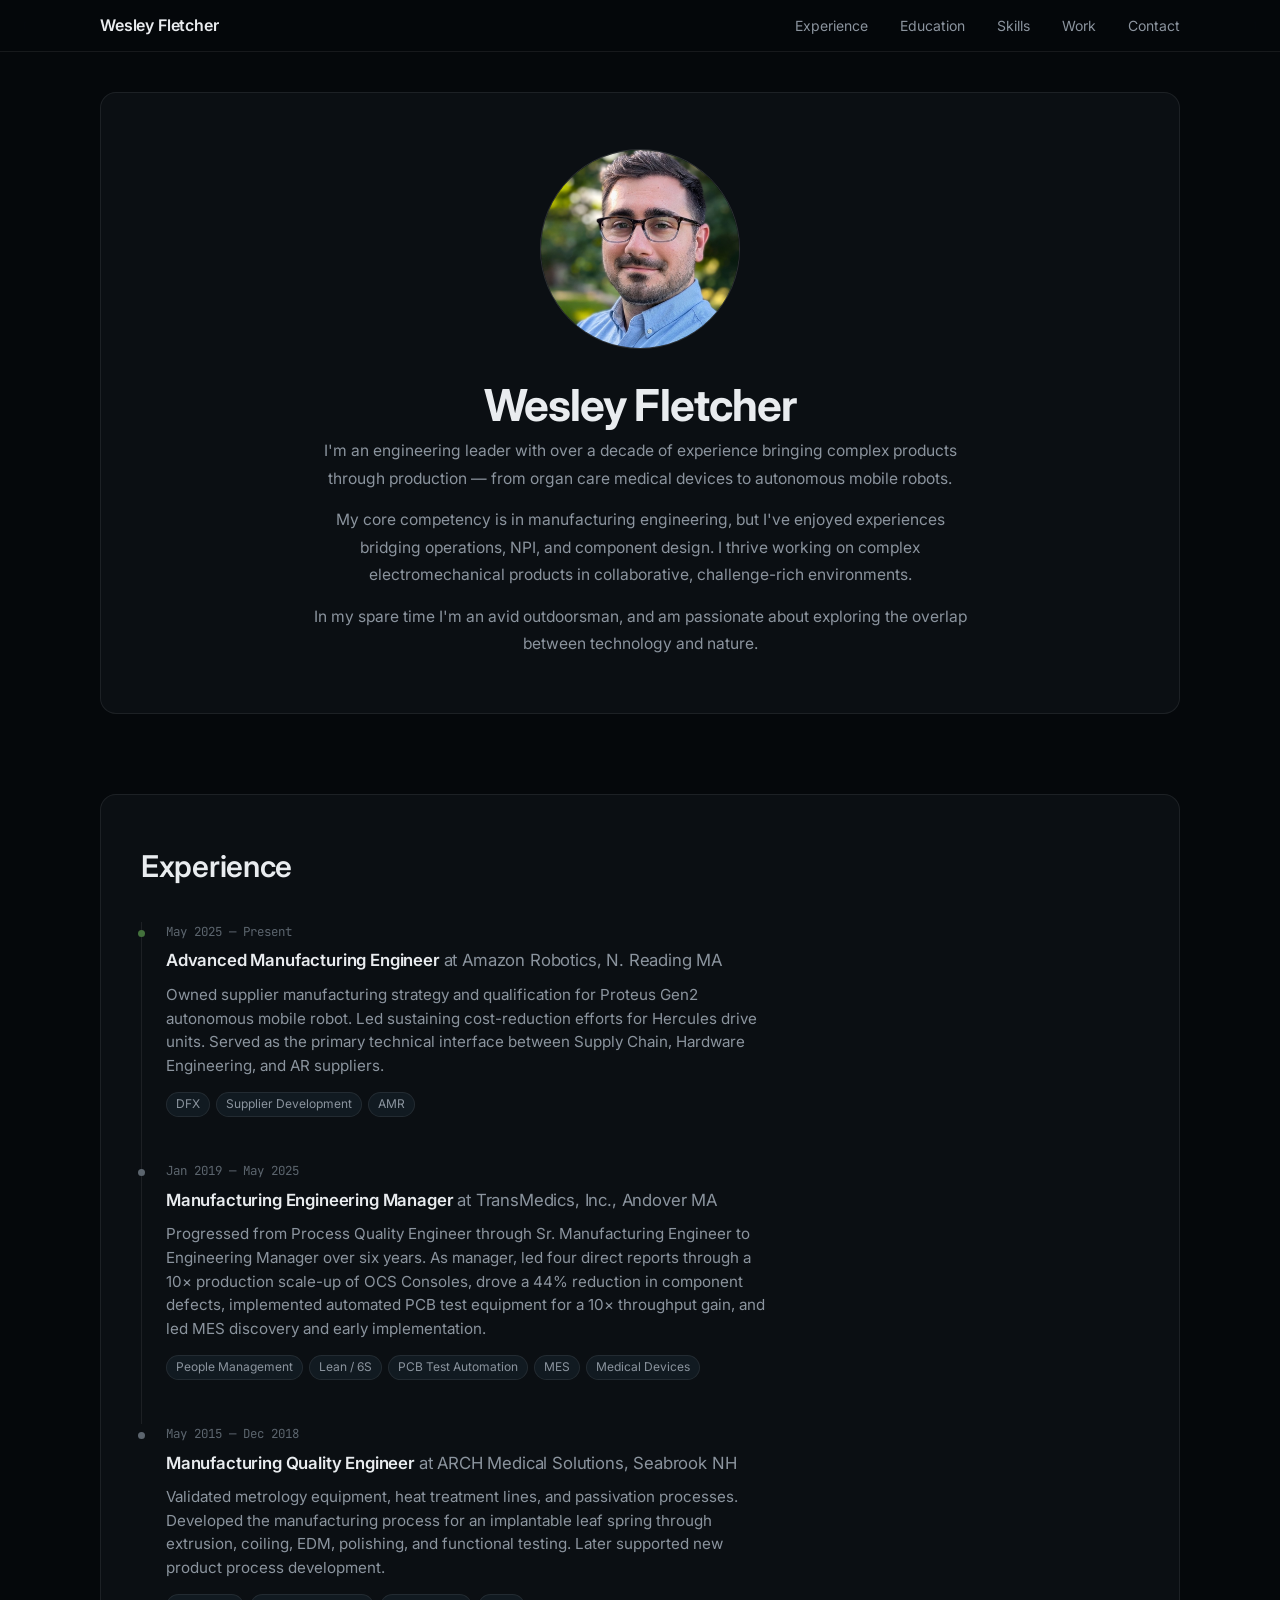
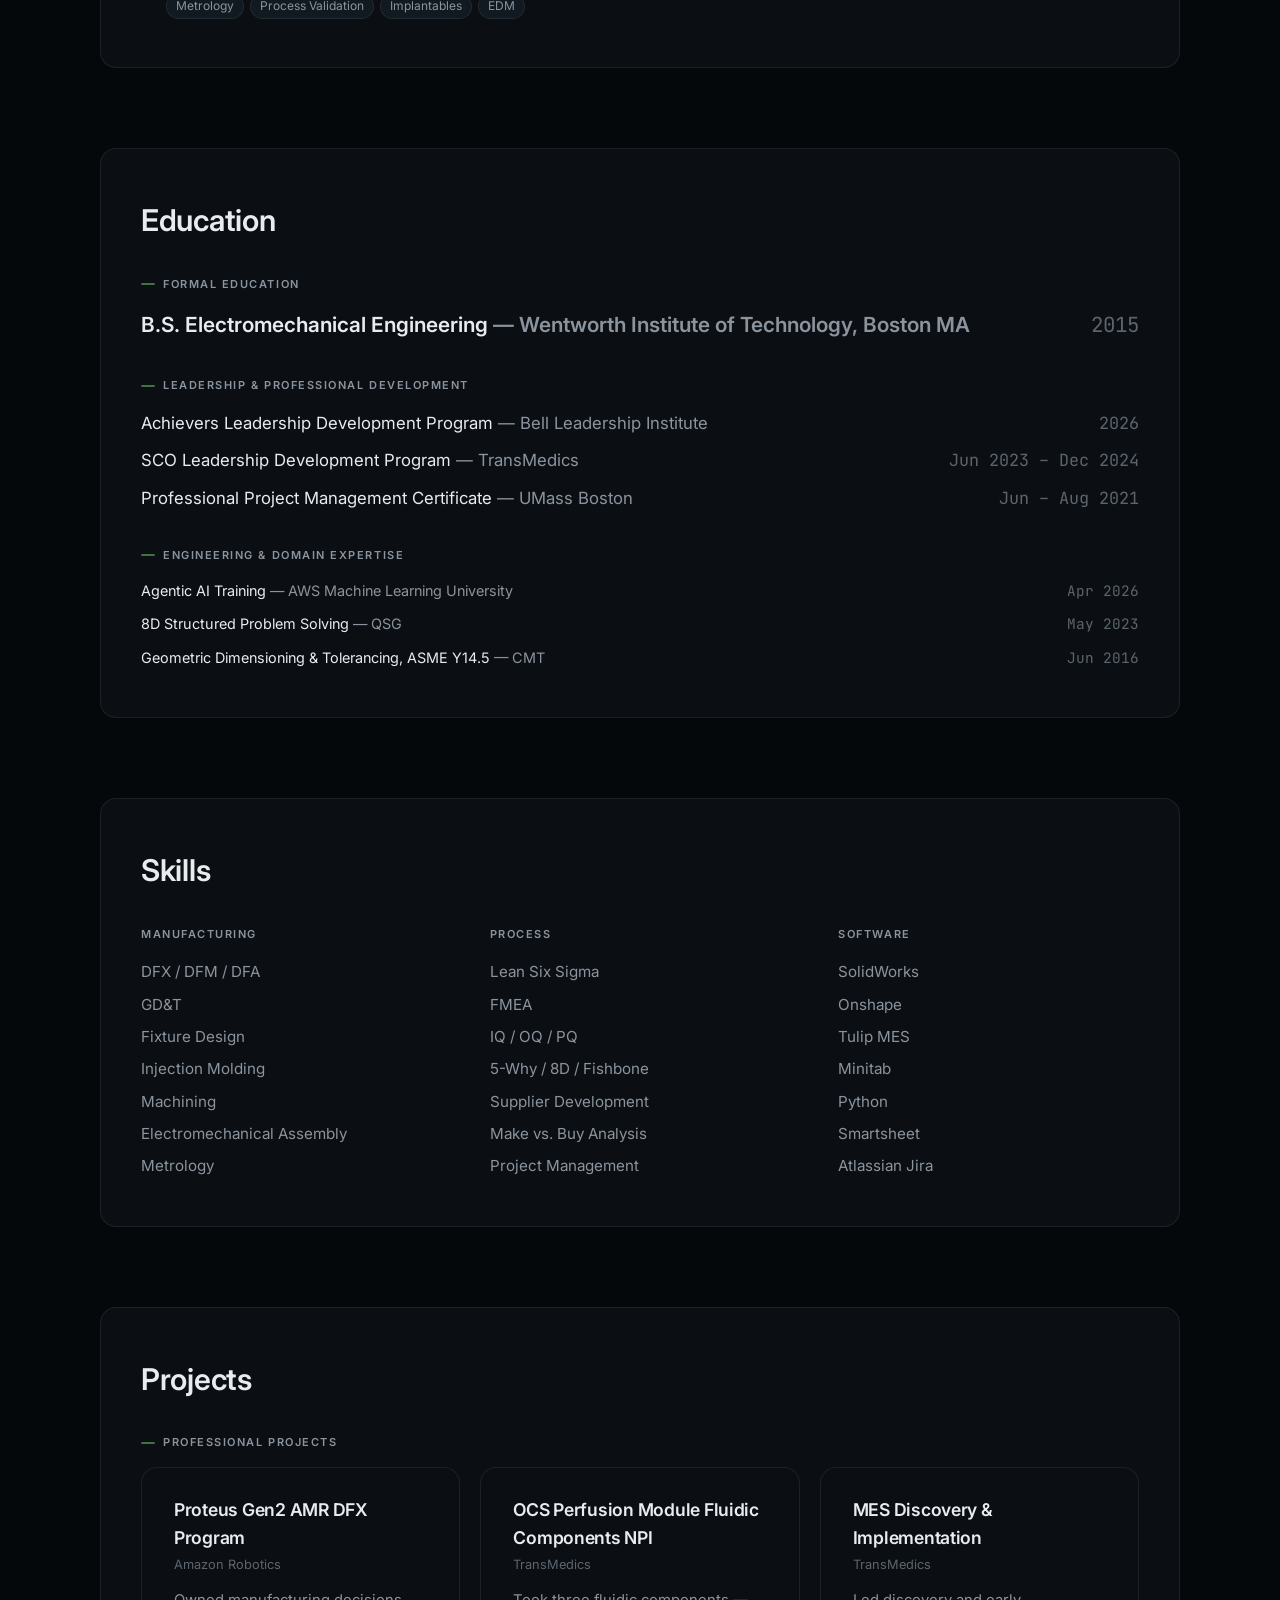
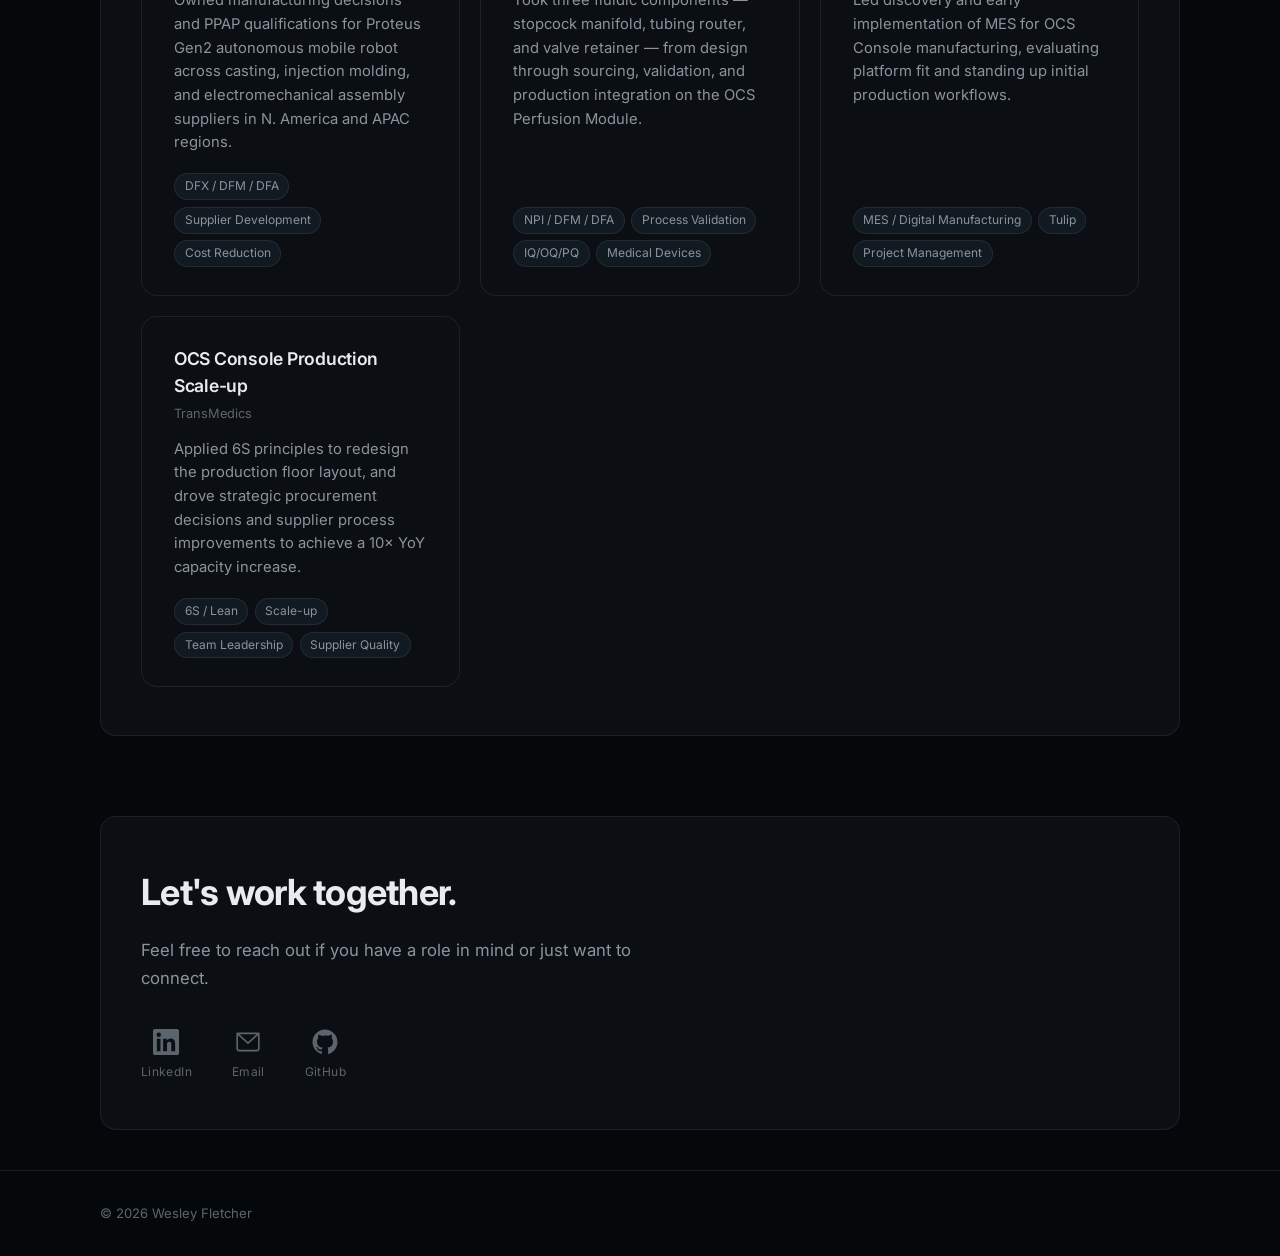
==== commit efd9c571: "Remove eyebrow section labels added during restyle The restyle should not have introduced new visibl" ====
--- a/public/index.html
+++ b/public/index.html
@@ -68,7 +68,6 @@
     <section id="experience" class="experience section reveal">
       <div class="container">
         <div class="section-card">
-        <p class="eyebrow">Career</p>
         <h2 class="section-heading">Experience</h2>
         <ol class="timeline">
 
@@ -117,7 +116,6 @@
     <section id="education" class="education section reveal">
       <div class="container">
         <div class="section-card">
-        <p class="eyebrow">Background</p>
         <h2 class="section-heading">Education</h2>
 
         <div class="edu-group edu-group--formal">
@@ -174,7 +172,6 @@
     <section id="skills" class="skills section reveal">
       <div class="container">
         <div class="section-card">
-        <p class="eyebrow">Capabilities</p>
         <h2 class="section-heading">Skills</h2>
         <div class="skills-grid">
           <div class="skill-group">
@@ -222,7 +219,6 @@
     <section id="projects" class="projects section reveal">
       <div class="container">
         <div class="section-card">
-        <p class="eyebrow">Selected Work</p>
         <h2 class="section-heading">Projects</h2>
 
         <h3 class="subsection-heading">Professional projects</h3>
@@ -301,7 +297,6 @@
       <div class="container">
         <div class="section-card">
         <div class="contact-inner">
-        <p class="eyebrow">Contact</p>
         <h2>Let's work together.</h2>
         <p>
           Feel free to reach out if you have a role in mind or just want to connect.
--- a/public/style.css
+++ b/public/style.css
@@ -18,10 +18,10 @@
 
   /* Brand — sage → forest spectrum */
   --brand-sage:   #a7c48a;
-  --accent:       #7cb05f;
-  --accent-hover: #93c775;
-  --accent-deep:  #43713c;
-  --accent-tint:  rgba(124, 176, 95, 0.10);
+  --accent:       #43713c;
+  --accent-hover: #52874a;
+  --accent-deep:  #2f5229;
+  --accent-tint:  rgba(67, 113, 60, 0.16);
 
   /* Semantic indicators */
   --info:    #3f7bad;
@@ -138,10 +138,10 @@
 .btn-primary {
   background: var(--accent);
   border-color: var(--accent);
-  color: #04120d;
-  font-weight: 600;
-}
-.btn-primary:hover  { background: var(--accent-hover); border-color: var(--accent-hover); color: #04120d; }
+  color: #e9ecef;
+  font-weight: 600;
+}
+.btn-primary:hover  { background: var(--accent-hover); border-color: var(--accent-hover); color: #e9ecef; }
 .btn-primary:active { background: var(--accent-deep); border-color: var(--accent-deep); }
 
 .btn-secondary {
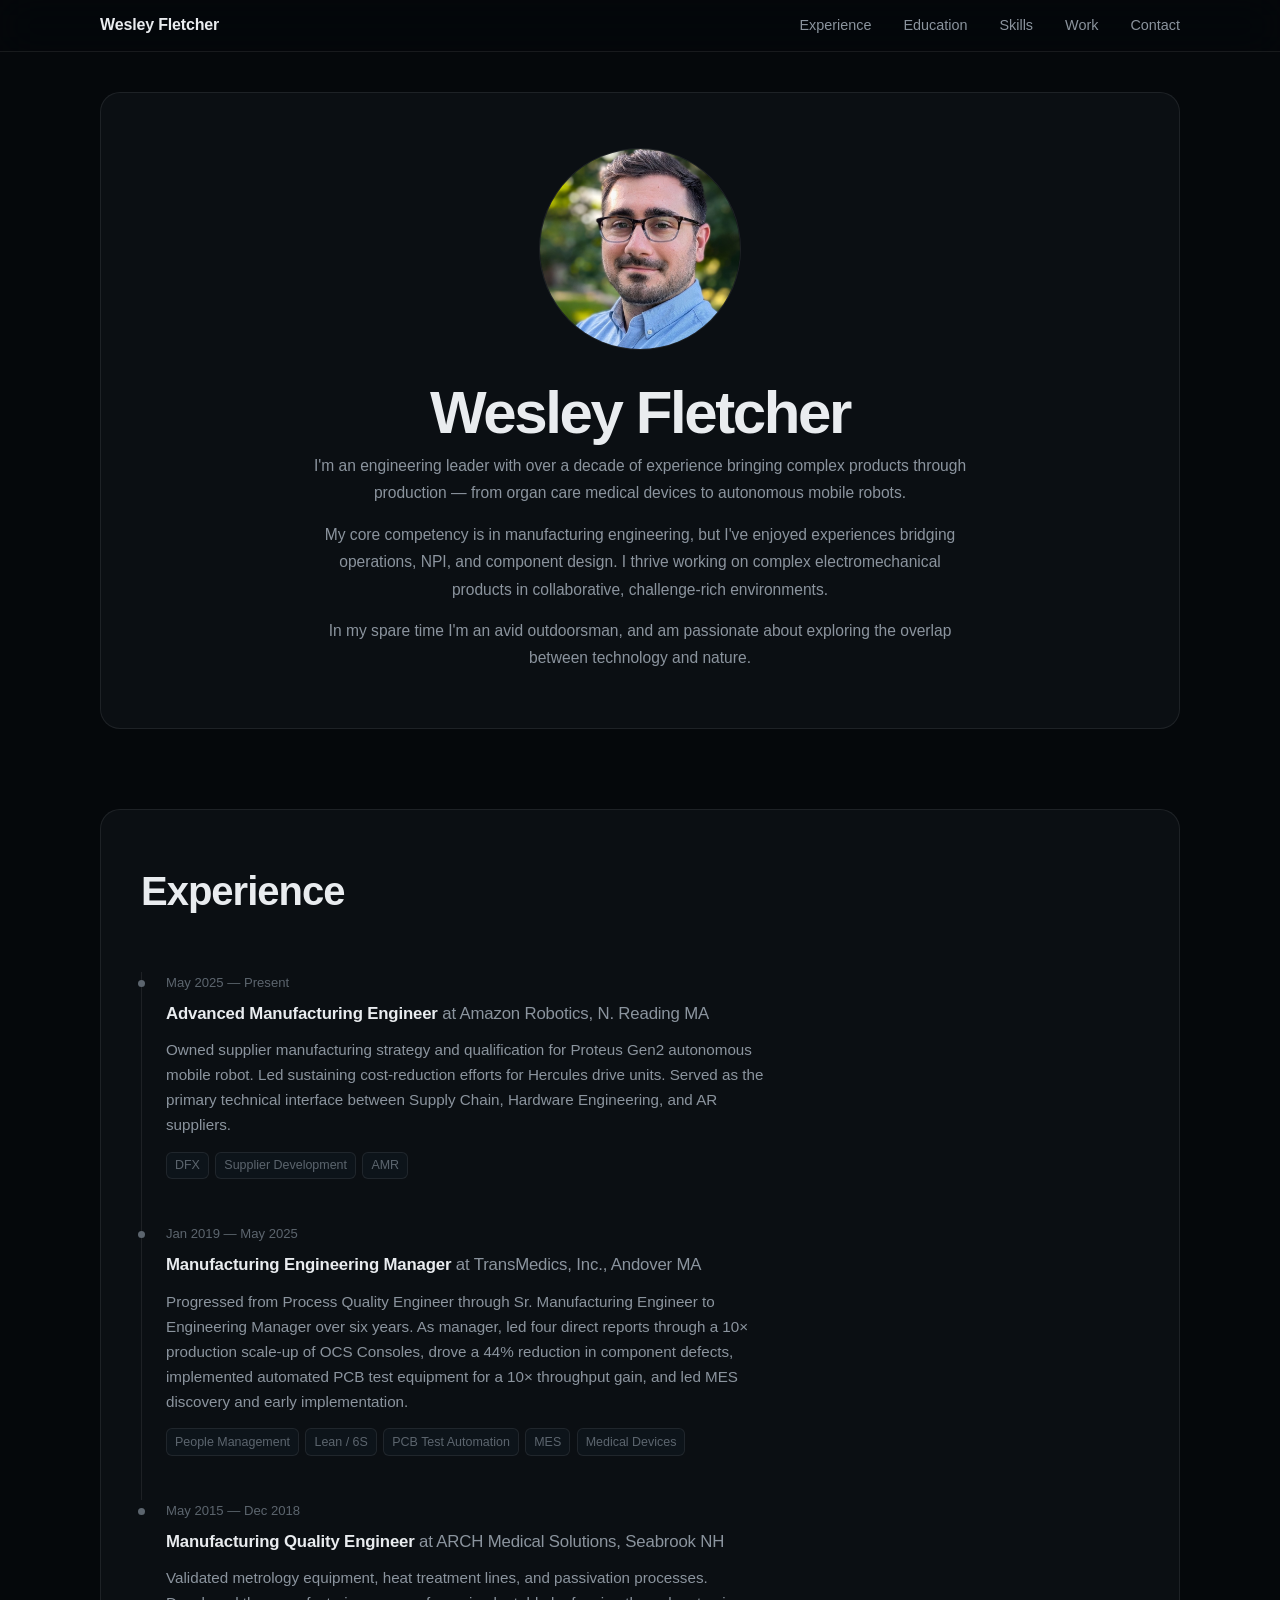
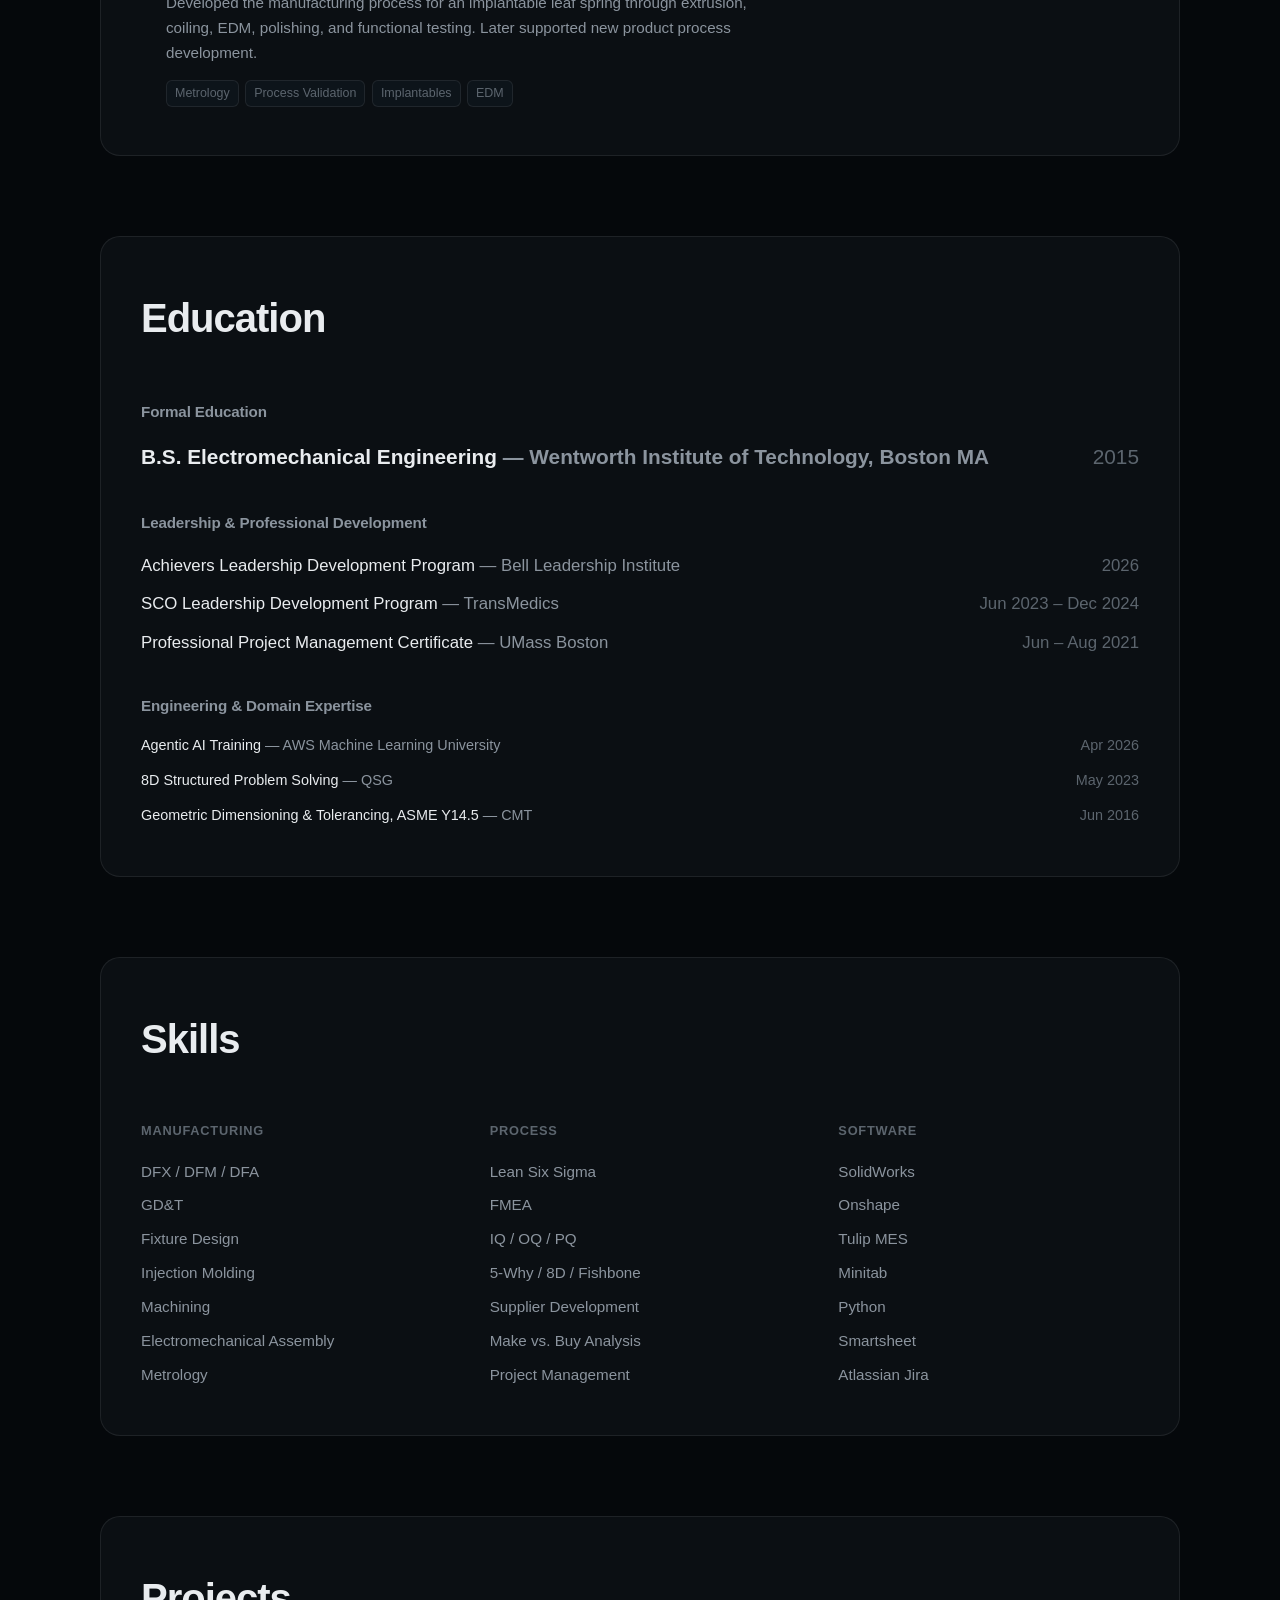
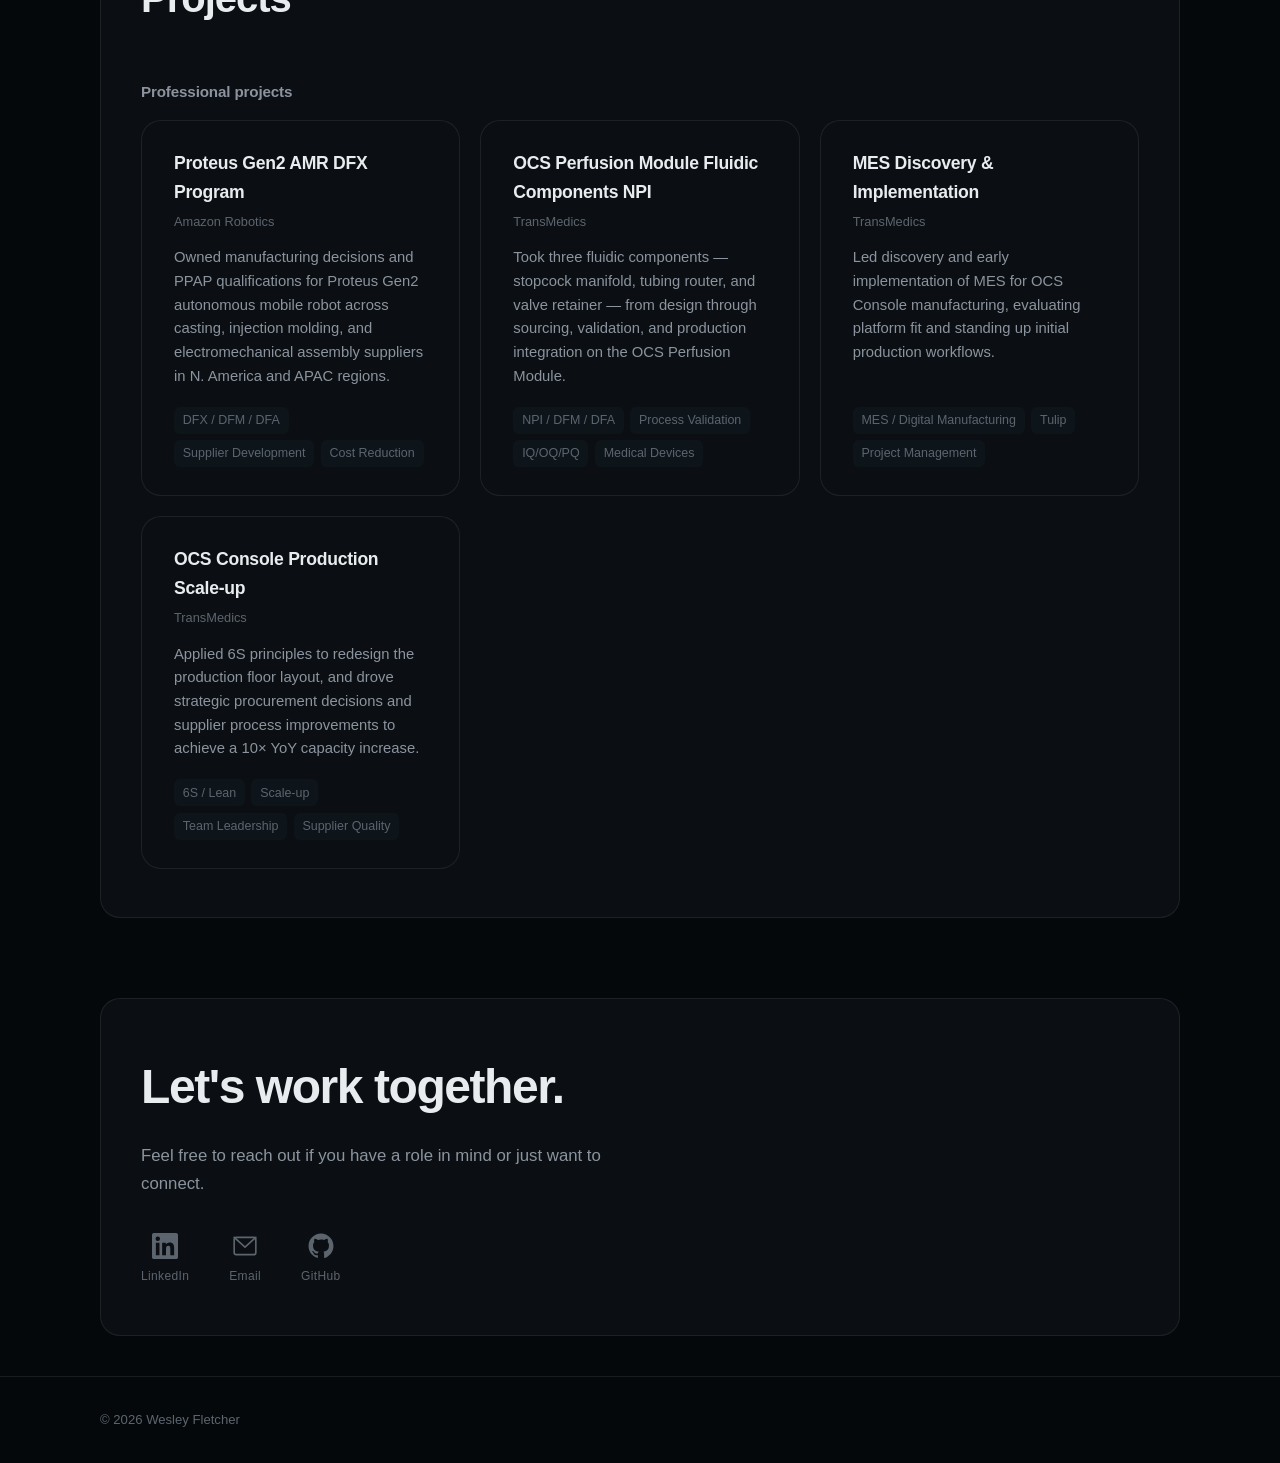
==== commit b511831f: "Roll back all content, layout, and typography changes; keep colors only Restores public/index.html b" ====
--- a/public/index.html
+++ b/public/index.html
@@ -5,9 +5,6 @@
   <meta name="viewport" content="width=device-width, initial-scale=1.0" />
   <meta name="description" content="Wesley Fletcher — Engineering leader with a decade of experience in manufacturing scale-up and sustainment, from medtech to industrial robotics." />
   <title>Wesley Fletcher</title>
-  <link rel="preconnect" href="https://fonts.googleapis.com" />
-  <link rel="preconnect" href="https://fonts.gstatic.com" crossorigin />
-  <link href="https://fonts.googleapis.com/css2?family=Inter:wght@400;500;600;700&family=JetBrains+Mono:wght@400;500&display=swap" rel="stylesheet" />
   <link rel="stylesheet" href="style.css" />
 </head>
 <body>
--- a/public/style.css
+++ b/public/style.css
@@ -1,45 +1,34 @@
 /* ═══════════════════════════════════════════════════════════════
-   Portfolio — Console UI design language: near-black surfaces,
-   sage→forest brand spectrum, single rare accent
+   Portfolio — Apple HIG, Console dark palette, Brand Forest accent
 ═══════════════════════════════════════════════════════════════ */
 
 /* ── Tokens ──────────────────────────────────────────────────── */
 :root {
-  /* Surfaces — depth from stacking, not shadows */
+  /* Apple dark-mode surfaces */
   --bg:        #05080b;
   --bg-raised: #0b0f13;
   --bg-card:   #0d141a;
-  --bg-hover:  #111a21;
   --text:      #e9ecef;
   --text-2:    #8b949e;
   --text-3:    #5c656e;
-  --border:        rgba(255, 255, 255, 0.075);
-  --border-strong: rgba(255, 255, 255, 0.14);
-
-  /* Brand — sage → forest spectrum */
-  --brand-sage:   #a7c48a;
-  --accent:       #43713c;
-  --accent-hover: #52874a;
-  --accent-deep:  #2f5229;
+  --border:    rgba(255, 255, 255, 0.08);
+
+  /* Brand Forest accent */
+  --accent:       #43713C;
+  --accent-hover: #365C30;
   --accent-tint:  rgba(67, 113, 60, 0.16);
 
-  /* Semantic indicators */
-  --info:    #3f7bad;
-  --warning: #f97316;
-  --danger:  #c4302f;
-
-  /* Typography — Inter for UI, JetBrains Mono for dates/figures */
-  --font: 'Inter', -apple-system, BlinkMacSystemFont, 'Segoe UI', Roboto, sans-serif;
-  --mono: 'JetBrains Mono', ui-monospace, SFMono-Regular, Menlo, monospace;
-
-  /* Shape & spacing — 4px grid, radii 8/12/16 */
-  --radius-sm: 8px;
-  --radius:    12px;
-  --radius-lg: 16px;
+  /* Typography — native system stack; SF Pro on Apple devices */
+  --font: -apple-system, BlinkMacSystemFont, 'Helvetica Neue', Arial, sans-serif;
+
+  /* Shape & spacing */
+  --radius:    14px;
+  --radius-lg: 20px;
   --nav-h:     52px;
   --pad:       120px;
   --max-w:     1080px;
 
+  /* Apple standard spring ease-out */
   --ease: cubic-bezier(0.16, 1, 0.3, 1);
 }
 
@@ -59,42 +48,15 @@
   background: var(--bg);
   color: var(--text);
   font-family: var(--font);
-  font-size: 15px;
-  line-height: 1.55;
+  font-size: 17px;
+  line-height: 1.65;
   -webkit-font-smoothing: antialiased;
   -moz-osx-font-smoothing: grayscale;
 }
 
 img { display: block; max-width: 100%; }
-a   { color: var(--info); text-decoration: none; }
-a:hover { text-decoration: underline; }
+a   { color: var(--accent); text-decoration: none; }
 ul, ol { list-style: none; }
-
-:focus-visible {
-  outline: 2px solid var(--accent);
-  outline-offset: 2px;
-  border-radius: 4px;
-}
-
-/* Eyebrow — uppercase micro-label with accent tick */
-.eyebrow {
-  display: flex;
-  align-items: center;
-  gap: 8px;
-  font-size: 11px;
-  font-weight: 600;
-  letter-spacing: .14em;
-  text-transform: uppercase;
-  color: var(--text-2);
-  margin-bottom: 12px;
-}
-.eyebrow::before {
-  content: "";
-  width: 14px;
-  height: 2px;
-  background: var(--accent);
-  border-radius: 2px;
-}
 
 @media (prefers-reduced-motion: reduce) {
   *, *::before, *::after {
@@ -114,10 +76,10 @@
 }
 
 .section-heading {
-  font-size: clamp(1.5rem, 3vw, 1.875rem);
-  font-weight: 600;
-  letter-spacing: -0.01em;
-  margin-bottom: 2rem;
+  font-size: clamp(1.75rem, 3.5vw, 2.5rem);
+  font-weight: 700;
+  letter-spacing: -0.025em;
+  margin-bottom: 3rem;
 }
 
 /* ── Buttons ─────────────────────────────────────────────────── */
@@ -125,31 +87,29 @@
   display: inline-flex;
   align-items: center;
   gap: .4rem;
-  padding: 8px 16px;
-  border-radius: var(--radius-sm);
+  padding: .7rem 1.6rem;
+  border-radius: 980px;
   font-family: var(--font);
-  font-size: 13px;
+  font-size: .95rem;
   font-weight: 500;
   cursor: pointer;
-  border: 1px solid var(--border-strong);
-  transition: background .15s var(--ease), border-color .15s var(--ease);
+  border: none;
+  transition: background .25s var(--ease), opacity .25s var(--ease);
 }
 
 .btn-primary {
   background: var(--accent);
-  border-color: var(--accent);
-  color: #e9ecef;
-  font-weight: 600;
-}
-.btn-primary:hover  { background: var(--accent-hover); border-color: var(--accent-hover); color: #e9ecef; }
-.btn-primary:active { background: var(--accent-deep); border-color: var(--accent-deep); }
+  color: #fff;
+}
+.btn-primary:hover  { background: var(--accent-hover); color: #fff; }
+.btn-primary:active { opacity: .8; }
 
 .btn-secondary {
-  background: var(--bg-hover);
-  color: var(--text);
-}
-.btn-secondary:hover  { border-color: var(--accent); background: var(--bg-card); color: var(--text); }
-.btn-secondary:active { transform: translateY(1px); }
+  background: var(--accent-tint);
+  color: var(--accent);
+}
+.btn-secondary:hover  { background: rgba(67, 113, 60, 0.26); color: var(--accent); }
+.btn-secondary:active { opacity: .8; }
 
 .btn-lg { padding: .85rem 2rem; font-size: 1.05rem; }
 
@@ -159,7 +119,7 @@
   inset: 0 0 auto 0;
   z-index: 100;
   height: var(--nav-h);
-  background: rgba(5, 8, 11, 0.85);
+  background: rgba(5, 8, 11, 0.72);
   backdrop-filter: saturate(180%) blur(20px);
   -webkit-backdrop-filter: saturate(180%) blur(20px);
   border-bottom: 1px solid var(--border);
@@ -187,13 +147,13 @@
 }
 
 .nav-links a {
-  font-size: .875rem;
+  font-size: .9rem;
   font-weight: 400;
   color: var(--text-2);
   transition: color .2s;
 }
-.nav-links a:hover  { color: var(--text); text-decoration: none; }
-.nav-links a.active { color: var(--text); box-shadow: inset 0 -2px 0 var(--accent); }
+.nav-links a:hover,
+.nav-links a.active { color: var(--text); }
 
 .nav-toggle {
   display: none;
@@ -235,8 +195,8 @@
   overflow: hidden;
   margin-bottom: 2rem;
   flex-shrink: 0;
-  /* 1px translucent border lifts photo off dark bg — no shadows in dark UI */
-  border: 1px solid var(--border-strong);
+  /* Subtle ring to lift photo off dark bg */
+  box-shadow: 0 0 0 1px var(--border);
 }
 
 .hero-photo img {
@@ -247,10 +207,10 @@
 }
 
 .hero-name {
-  font-size: clamp(1.75rem, 4vw, 2.75rem);
+  font-size: clamp(2.25rem, 5vw, 3.75rem);
   font-weight: 700;
-  letter-spacing: -0.02em;
-  line-height: 1.1;
+  letter-spacing: -0.04em;
+  line-height: 1.05;
   color: var(--text);
   margin-bottom: .5rem;
 }
@@ -321,7 +281,7 @@
   gap: .9rem;
 }
 
-.project-card:hover { border-color: var(--border-strong); background: var(--bg-card); }
+.project-card:hover { border-color: rgba(255, 255, 255, 0.18); }
 
 
 .project-meta {
@@ -357,32 +317,20 @@
 }
 
 .project-tags li {
-  font-size: .75rem;
-  color: var(--text-2);
-  background: var(--bg-hover);
-  border: 1px solid var(--border);
-  border-radius: 999px;
-  padding: .2rem .6rem;
+  font-size: .78rem;
+  color: var(--text-3);
+  background: var(--bg-card);
+  border-radius: 6px;
+  padding: .2rem .55rem;
 }
 
 /* Live web-app cards (runtime-generated from each deployment's /project.json) */
 .subsection-heading {
-  display: flex;
-  align-items: center;
-  gap: 8px;
-  font-size: 11px;
+  font-size: .95rem;
   font-weight: 600;
-  letter-spacing: .14em;
-  text-transform: uppercase;
+  letter-spacing: -0.01em;
   color: var(--text-2);
   margin-bottom: 1rem;
-}
-.subsection-heading::before {
-  content: "";
-  width: 14px;
-  height: 2px;
-  background: var(--accent);
-  border-radius: 2px;
 }
 
 .live-projects { margin-bottom: 2.5rem; }
@@ -401,9 +349,9 @@
 .project-link {
   font-size: .875rem;
   font-weight: 600;
-  color: var(--info);
-}
-.project-link:hover { color: var(--info); }
+  color: var(--accent);
+}
+.project-link:hover { color: var(--accent-hover); }
 .project-link--muted { color: var(--text-3); font-weight: 500; }
 .project-link--muted:hover { color: var(--text-2); }
 
@@ -416,11 +364,11 @@
 }
 
 .skill-group h3 {
-  font-size: 11px;
+  font-size: .8rem;
   font-weight: 600;
-  letter-spacing: .14em;
+  letter-spacing: .06em;
   text-transform: uppercase;
-  color: var(--text-2);
+  color: var(--text-3);
   margin-bottom: 1.1rem;
 }
 
@@ -464,8 +412,7 @@
 }
 
 .edu-date {
-  font-family: var(--mono);
-  font-size: .875rem;
+  font-size: .95rem;
   color: var(--text-3);
   white-space: nowrap;
   flex-shrink: 0;
@@ -513,13 +460,9 @@
   background: var(--text-3);
 }
 
-/* Accent marks the current (topmost) position only — accent stays rare */
-.timeline-item:first-child::before { background: var(--accent); }
-
 .timeline-date {
   display: block;
-  font-family: var(--mono);
-  font-size: .78rem;
+  font-size: .82rem;
   color: var(--text-3);
   margin-bottom: .4rem;
 }
@@ -550,12 +493,12 @@
 }
 
 .timeline-tags li {
-  font-size: .75rem;
-  color: var(--text-2);
-  background: var(--bg-hover);
+  font-size: .78rem;
+  color: var(--text-3);
+  background: var(--bg-card);
   border: 1px solid var(--border);
-  border-radius: 999px;
-  padding: .15rem .55rem;
+  border-radius: 6px;
+  padding: .15rem .5rem;
 }
 
 /* ── Contact ────────────────────────────────────────────────── */
@@ -565,9 +508,9 @@
 }
 
 .contact-inner h2 {
-  font-size: clamp(1.5rem, 3.5vw, 2.25rem);
+  font-size: clamp(1.75rem, 4vw, 3rem);
   font-weight: 700;
-  letter-spacing: -0.02em;
+  letter-spacing: -0.03em;
   margin-bottom: 1rem;
 }
 
@@ -648,7 +591,7 @@
   .nav-links {
     position: fixed;
     inset: var(--nav-h) 0 0 0;
-    background: rgba(5, 8, 11, 0.96);
+    background: rgba(5, 8, 11, 0.94);
     backdrop-filter: saturate(180%) blur(20px);
     -webkit-backdrop-filter: saturate(180%) blur(20px);
     flex-direction: column;
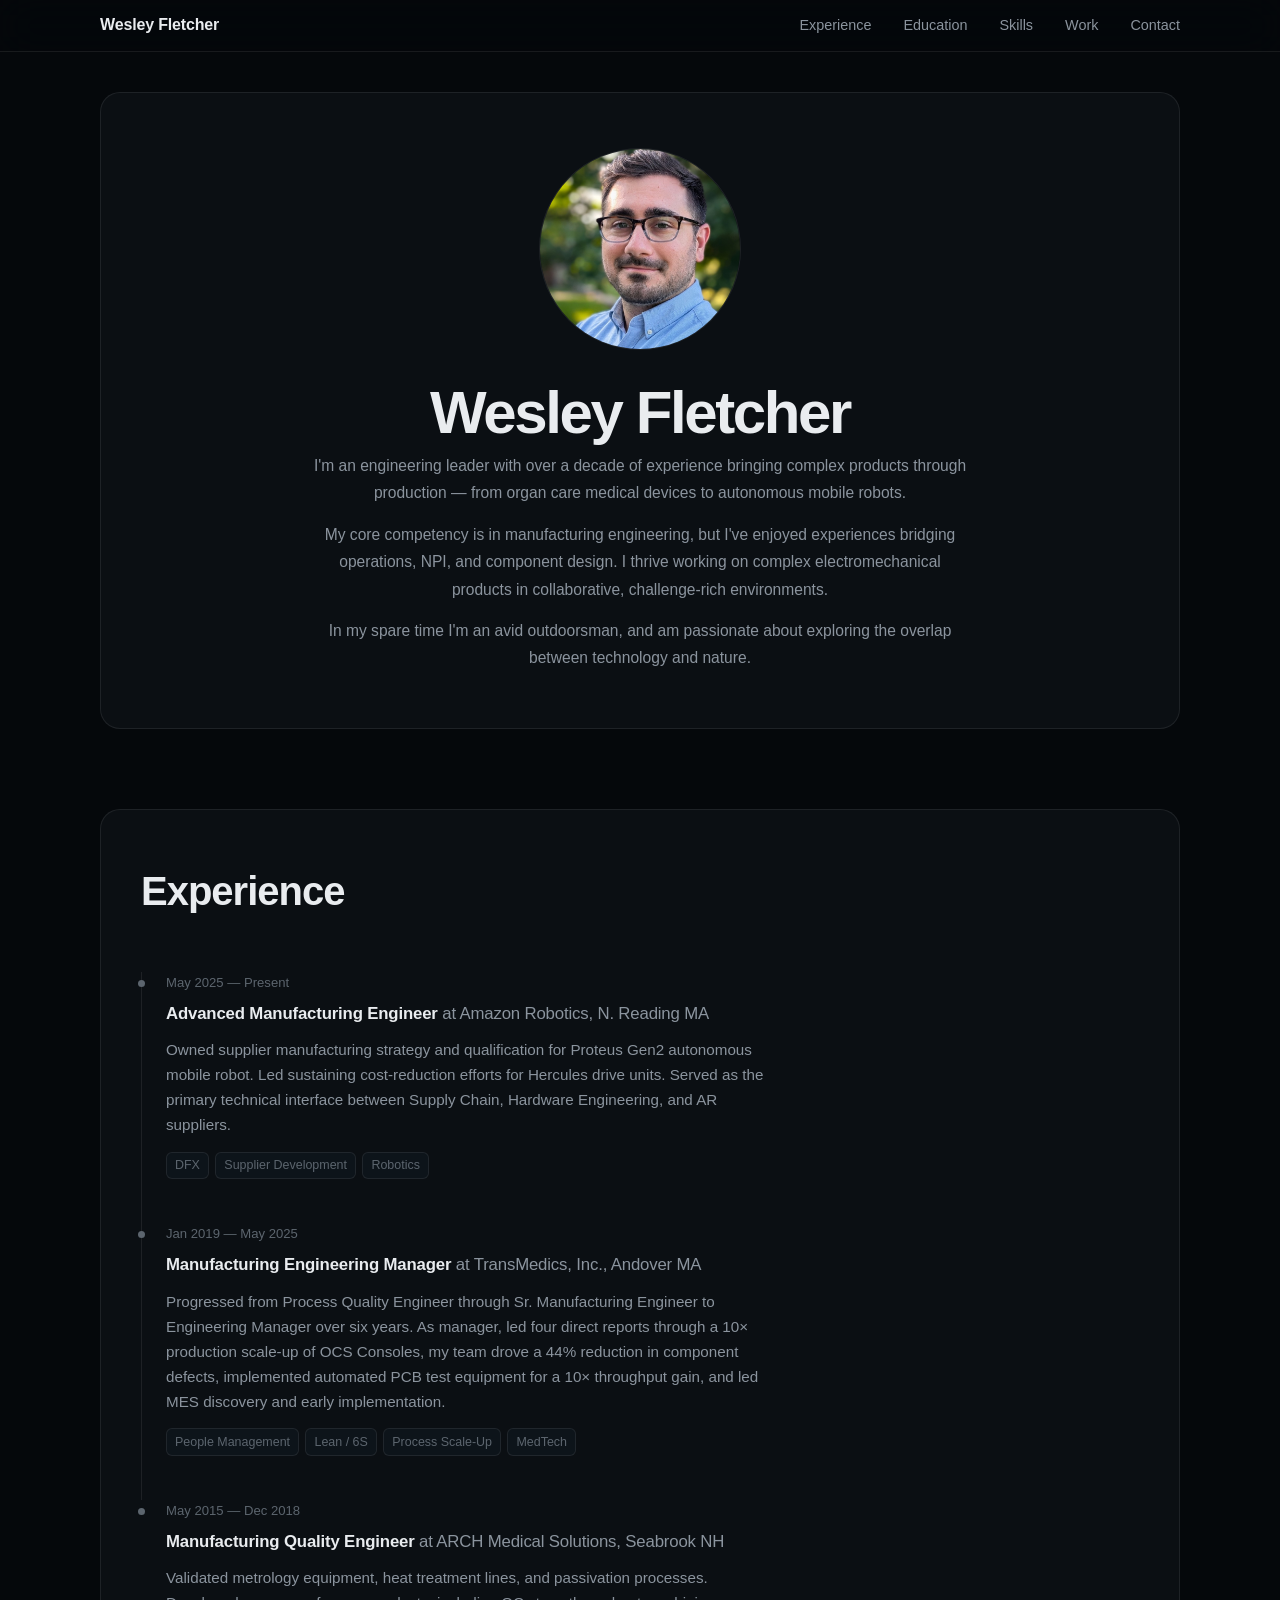
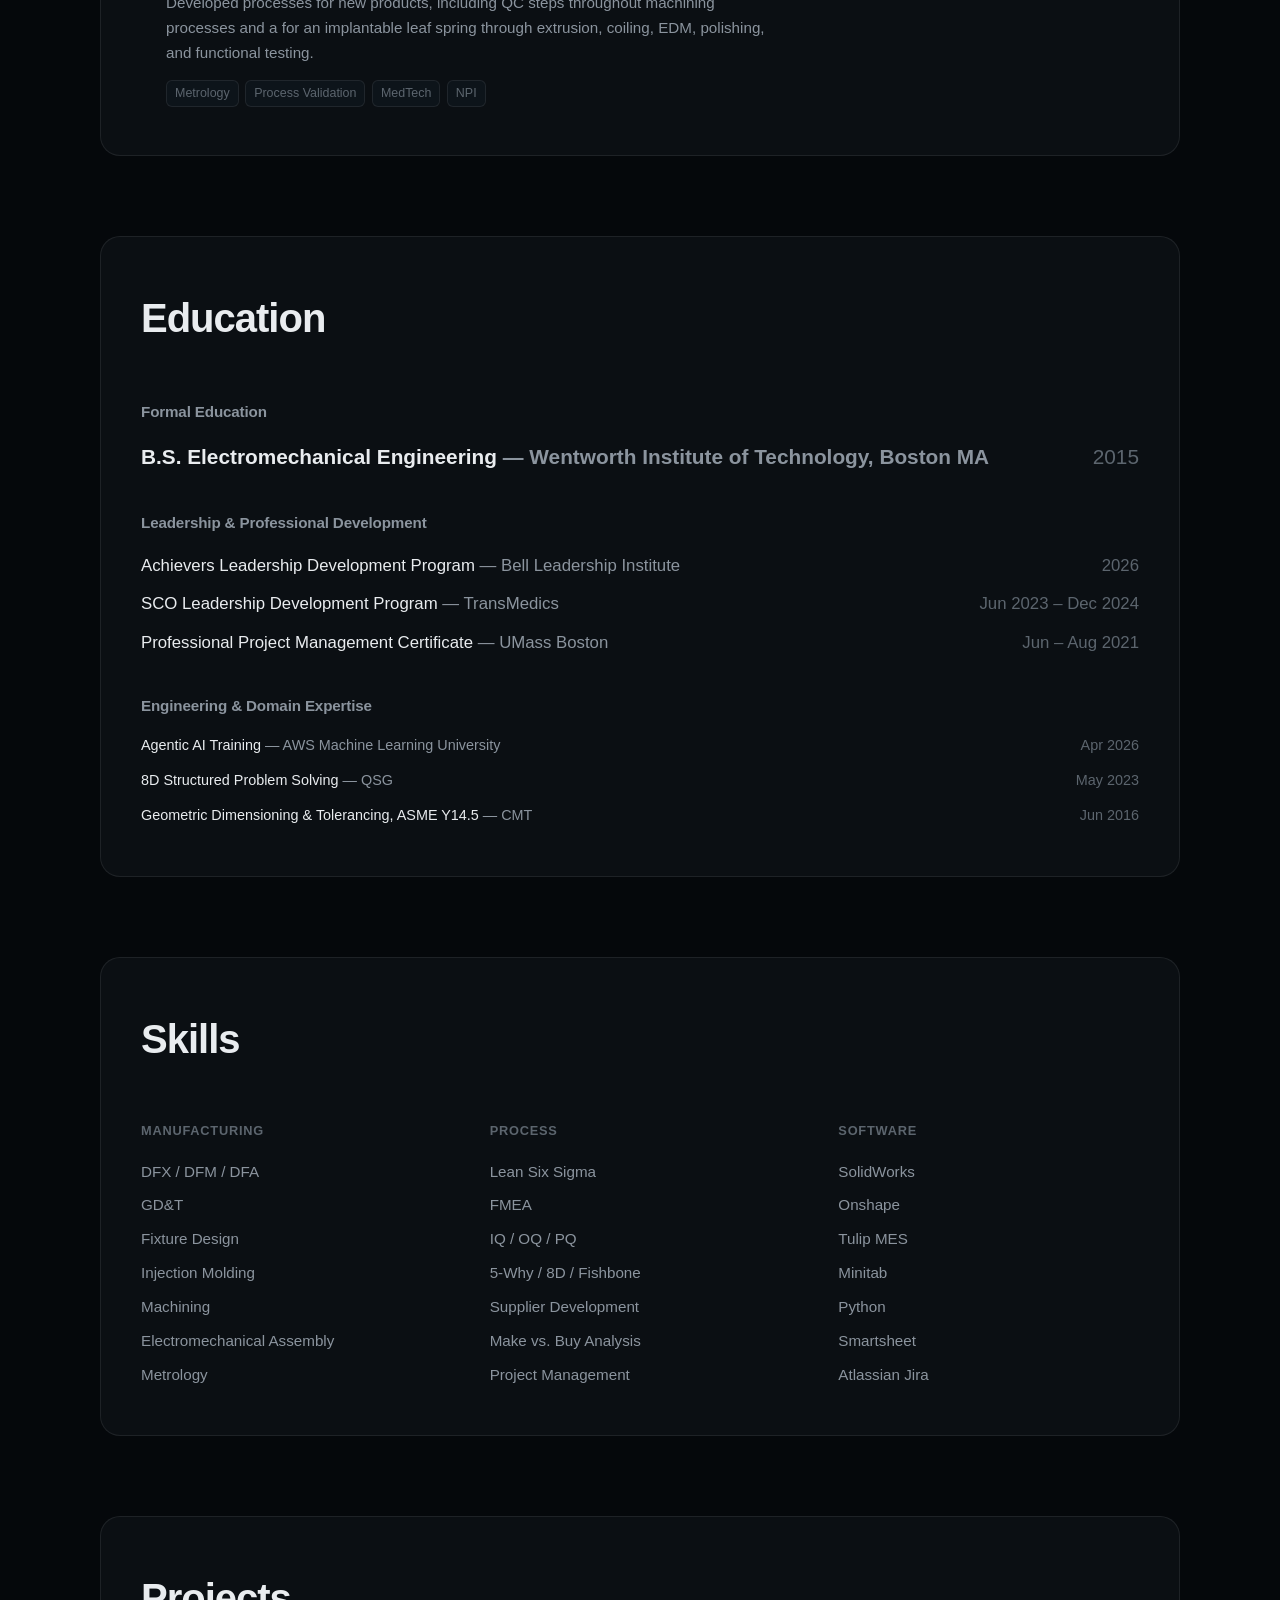
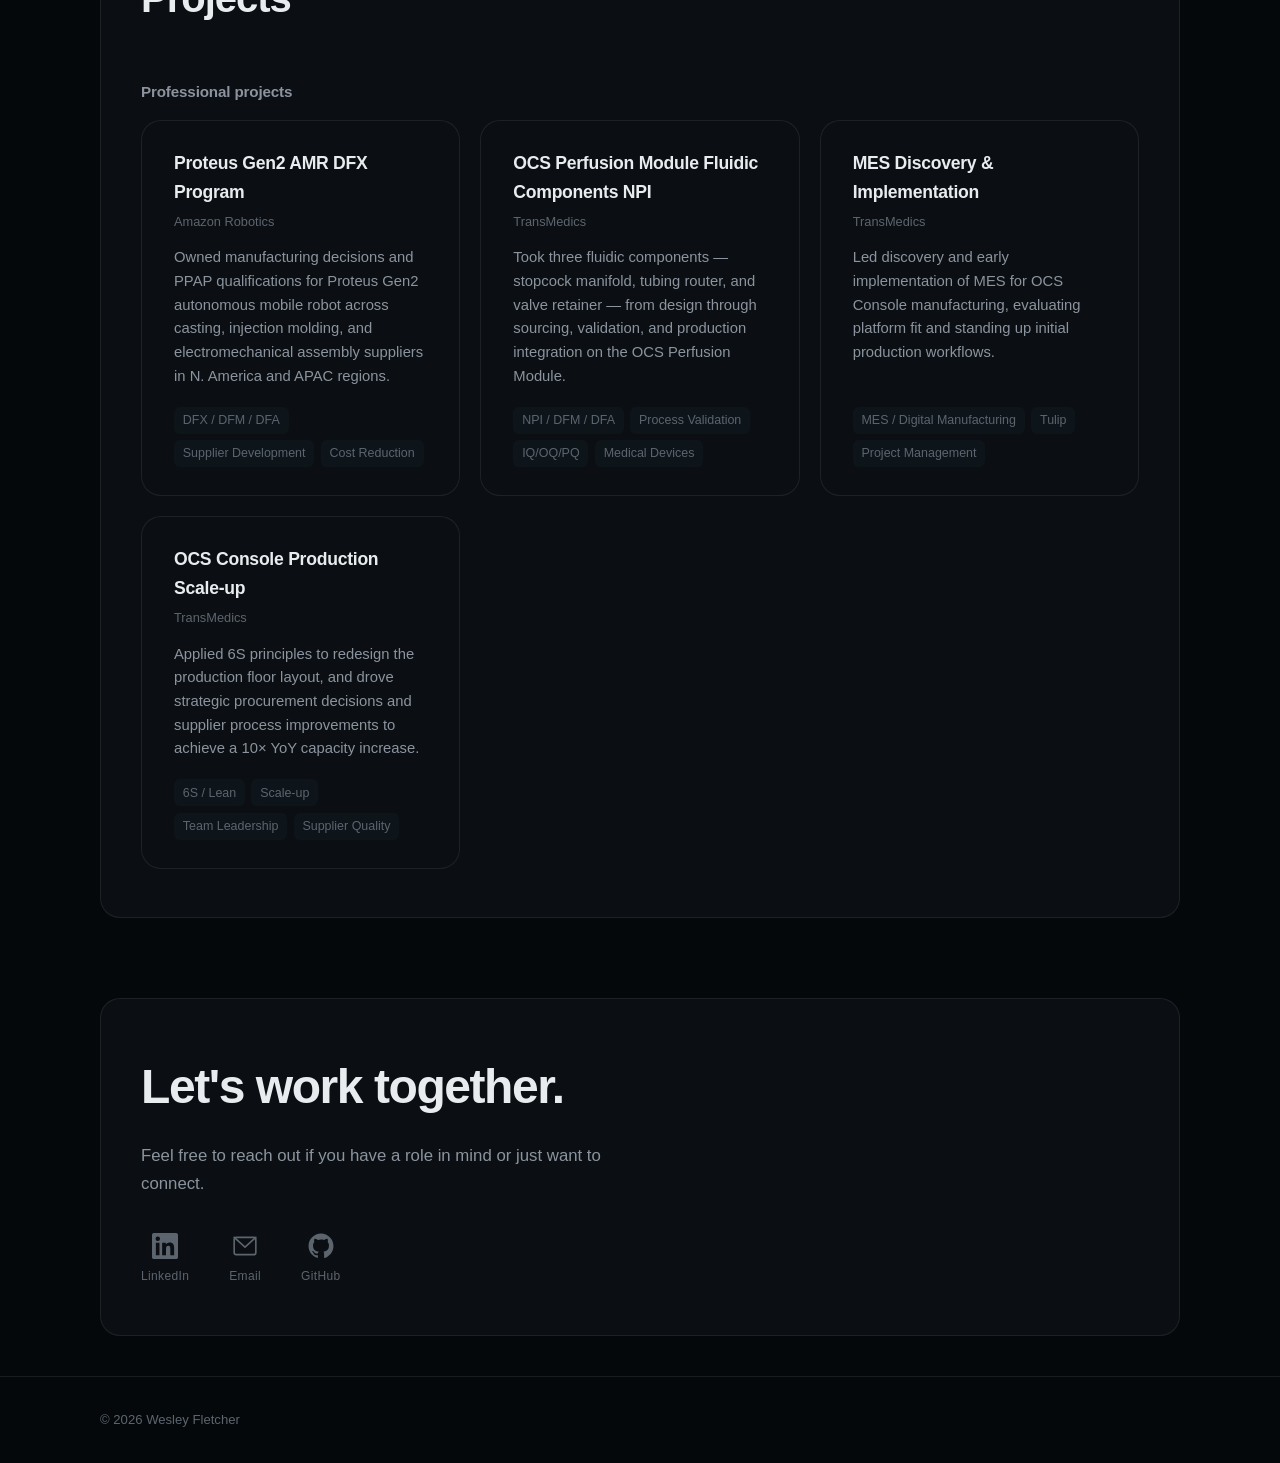
==== commit 753e0a36: "Update Experience copy and tags Amazon: AMR tag -> Robotics. TransMedics: credit team on defect redu" ====
--- a/public/index.html
+++ b/public/index.html
@@ -75,32 +75,31 @@
             <ul class="timeline-tags">
               <li>DFX</li>
               <li>Supplier Development</li>
-              <li>AMR</li>
+              <li>Robotics</li>
             </ul>
           </li>
 
           <li class="timeline-item">
             <span class="timeline-date">Jan 2019 — May 2025</span>
             <h3>Manufacturing Engineering Manager <span>at TransMedics, Inc., Andover MA</span></h3>
-            <p>Progressed from Process Quality Engineer through Sr. Manufacturing Engineer to Engineering Manager over six years. As manager, led four direct reports through a 10× production scale-up of OCS Consoles, drove a 44% reduction in component defects, implemented automated PCB test equipment for a 10× throughput gain, and led MES discovery and early implementation.</p>
+            <p>Progressed from Process Quality Engineer through Sr. Manufacturing Engineer to Engineering Manager over six years. As manager, led four direct reports through a 10× production scale-up of OCS Consoles, my team drove a 44% reduction in component defects, implemented automated PCB test equipment for a 10× throughput gain, and led MES discovery and early implementation.</p>
             <ul class="timeline-tags">
               <li>People Management</li>
               <li>Lean / 6S</li>
-              <li>PCB Test Automation</li>
-              <li>MES</li>
-              <li>Medical Devices</li>
+              <li>Process Scale-Up</li>
+              <li>MedTech</li>
             </ul>
           </li>
 
           <li class="timeline-item">
             <span class="timeline-date">May 2015 — Dec 2018</span>
             <h3>Manufacturing Quality Engineer <span>at ARCH Medical Solutions, Seabrook NH</span></h3>
-            <p>Validated metrology equipment, heat treatment lines, and passivation processes. Developed the manufacturing process for an implantable leaf spring through extrusion, coiling, EDM, polishing, and functional testing. Later supported new product process development.</p>
+            <p>Validated metrology equipment, heat treatment lines, and passivation processes. Developed processes for new products, including QC steps throughout machining processes and a for an implantable leaf spring through extrusion, coiling, EDM, polishing, and functional testing.</p>
             <ul class="timeline-tags">
               <li>Metrology</li>
               <li>Process Validation</li>
-              <li>Implantables</li>
-              <li>EDM</li>
+              <li>MedTech</li>
+              <li>NPI</li>
             </ul>
           </li>
 
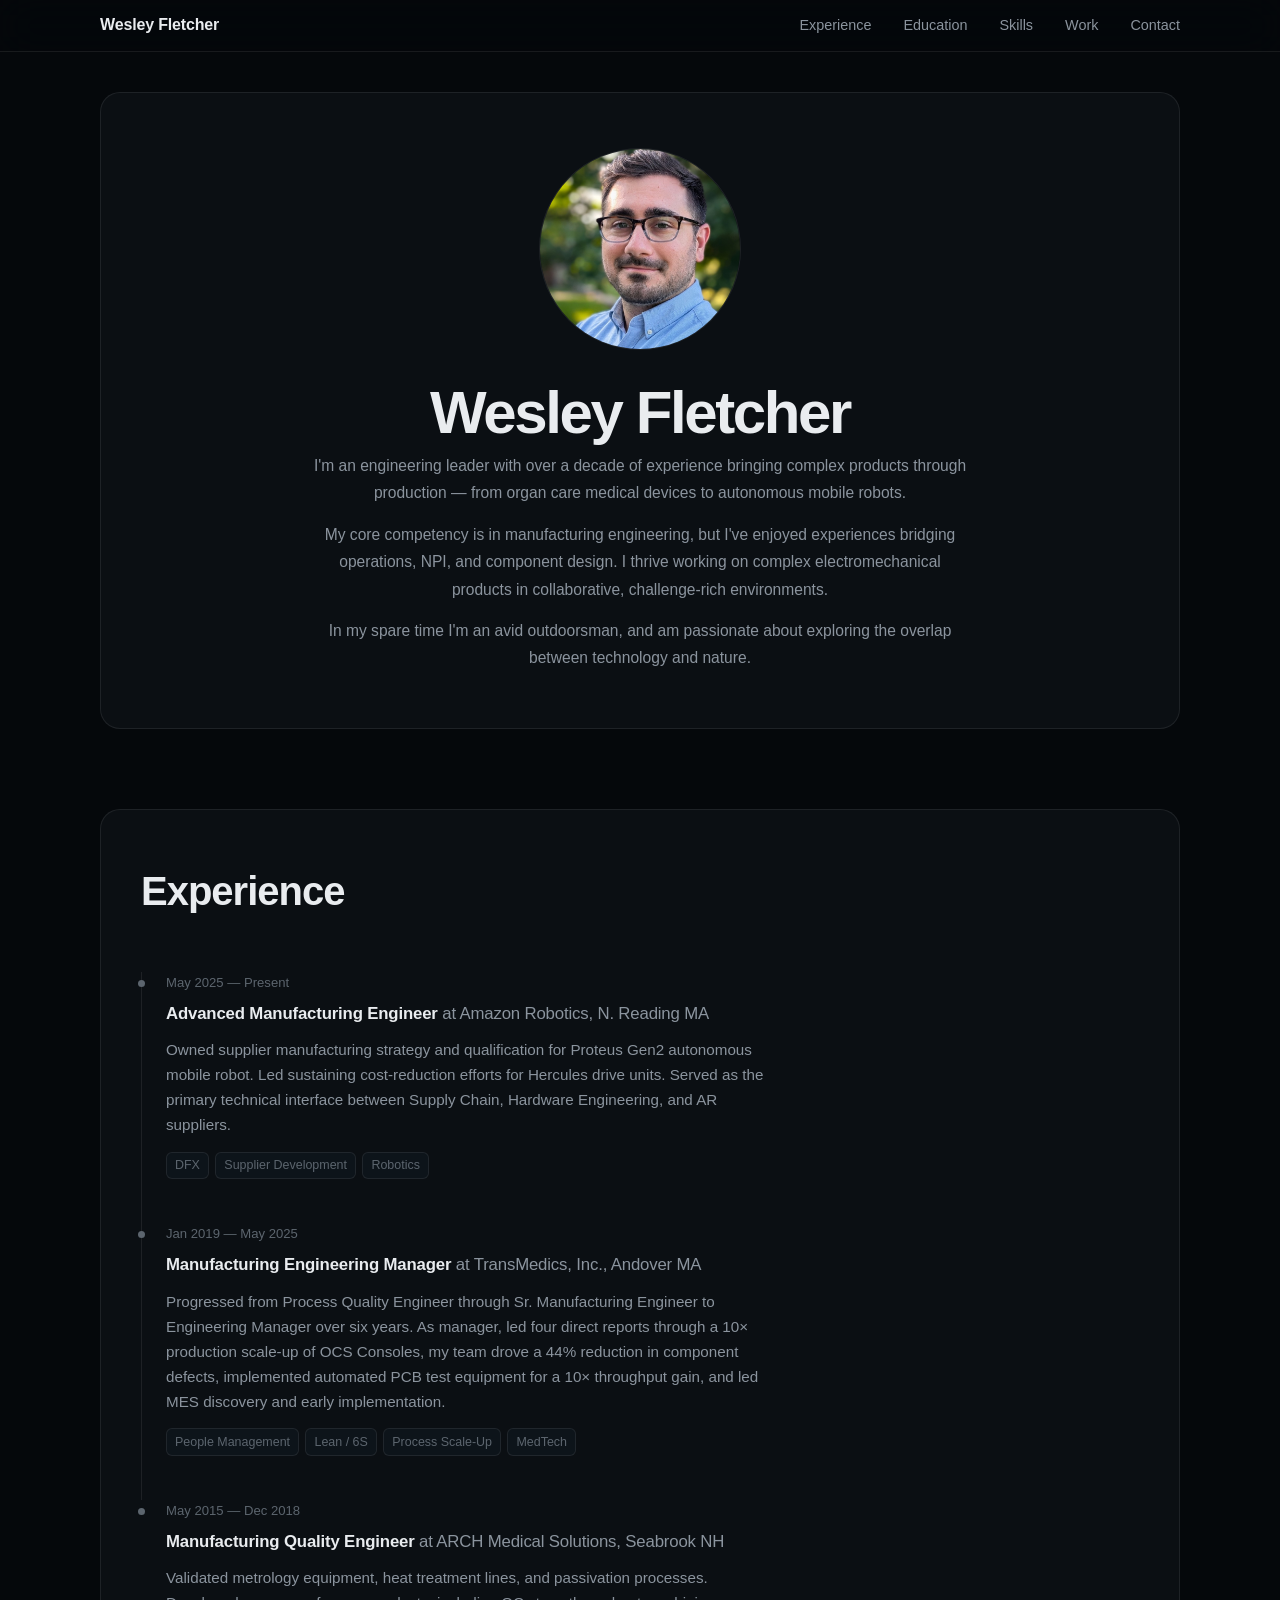
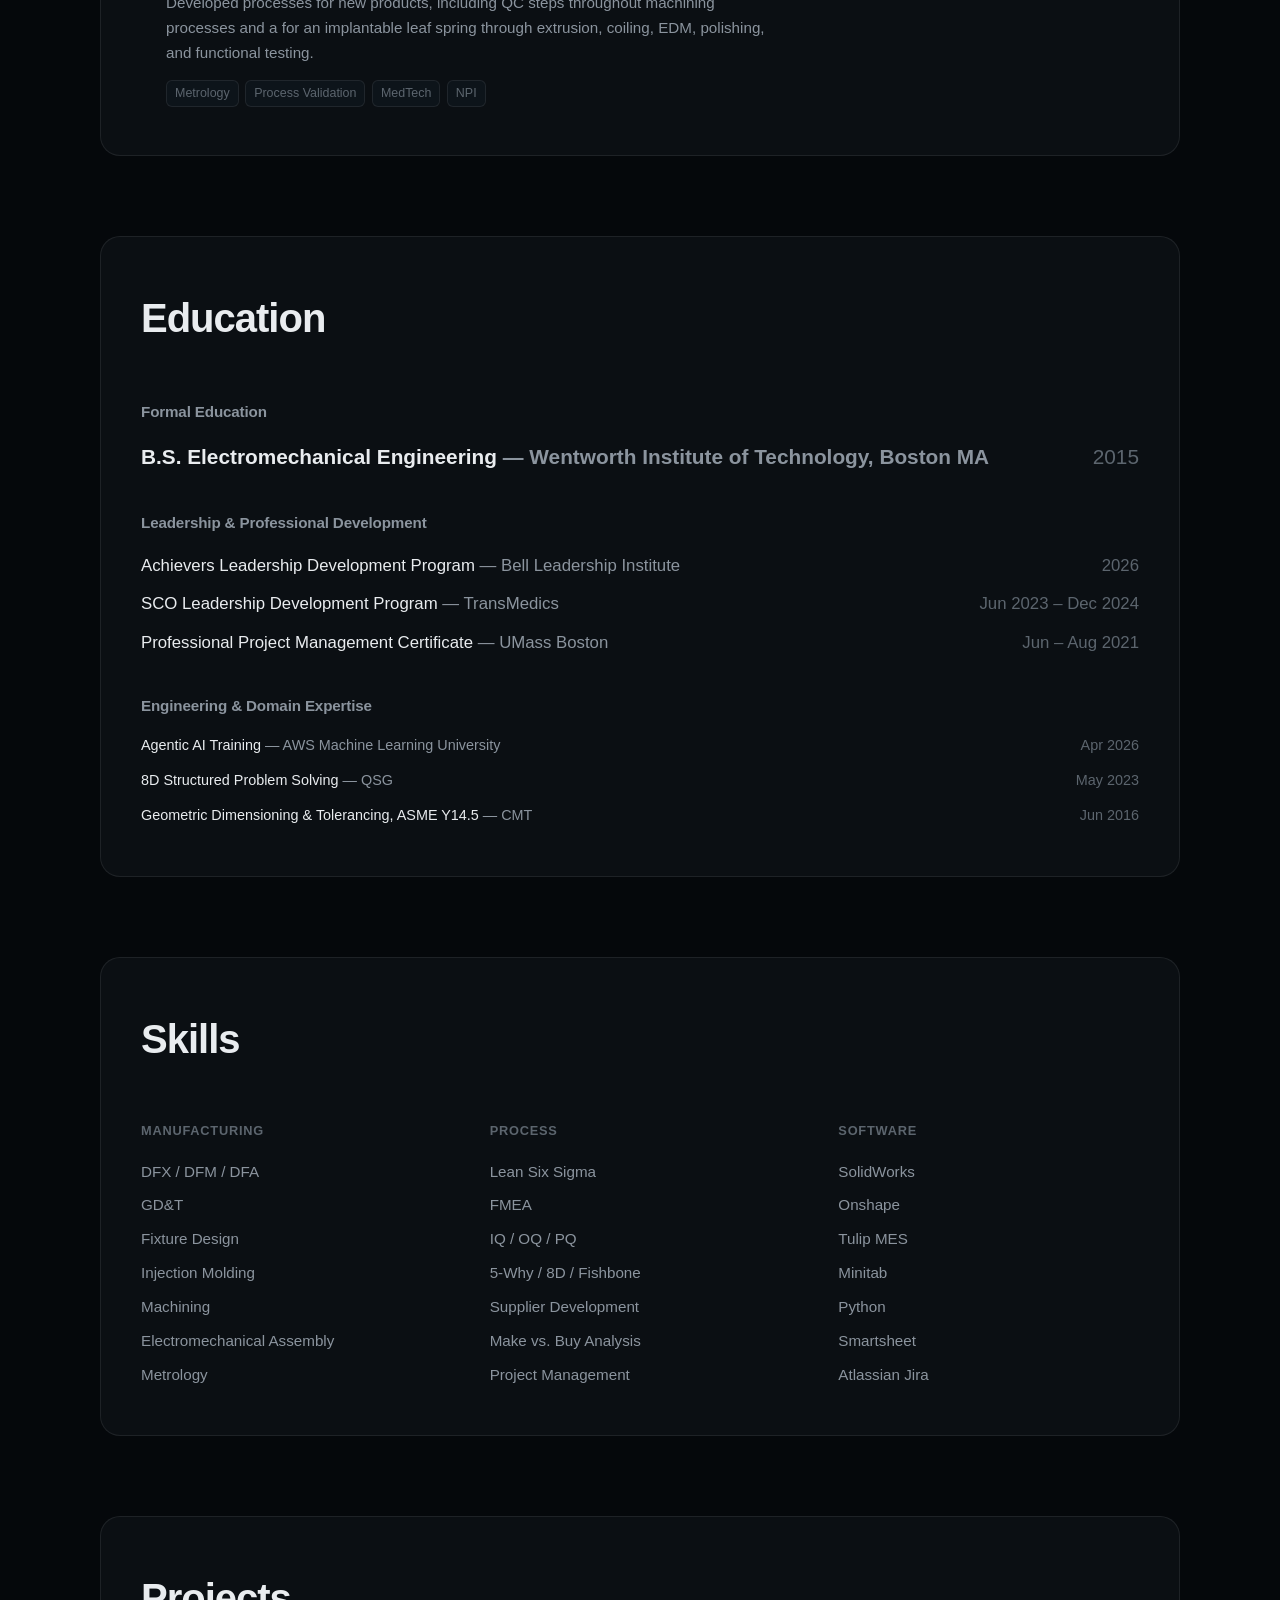
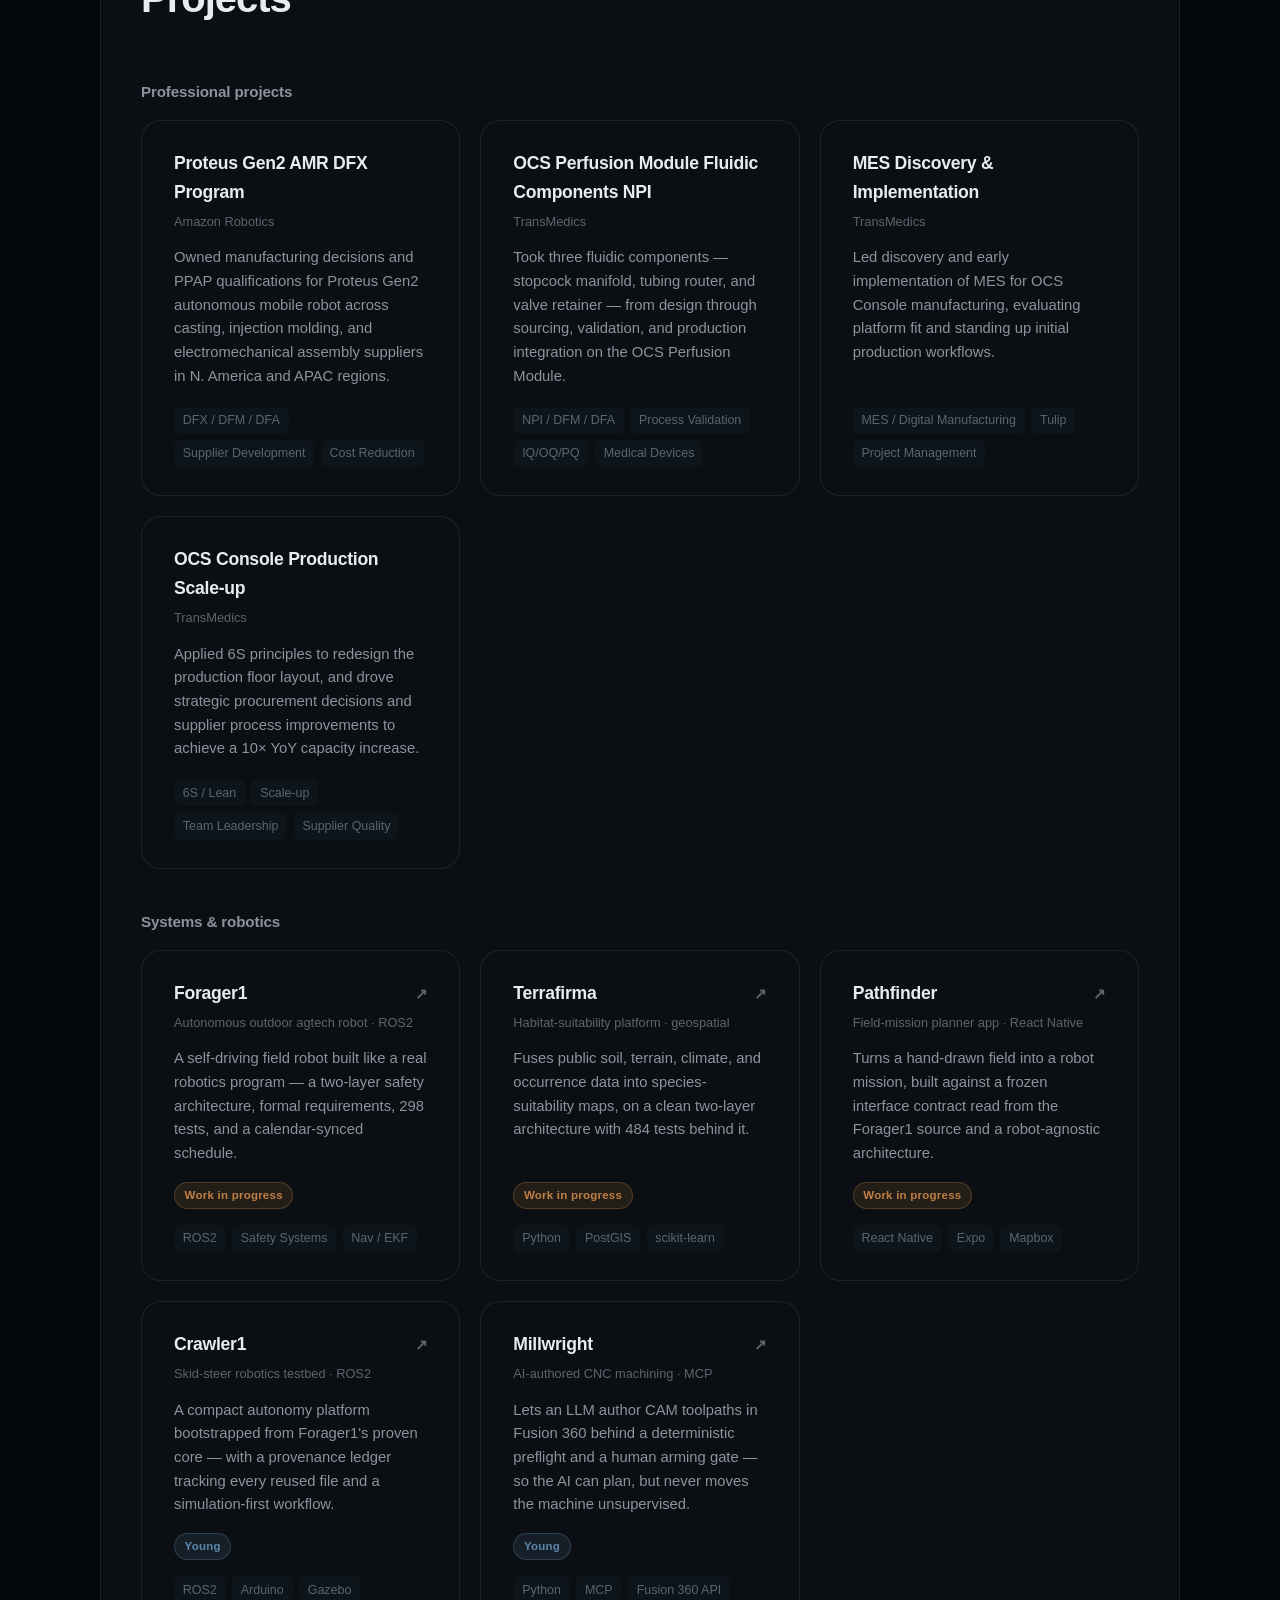
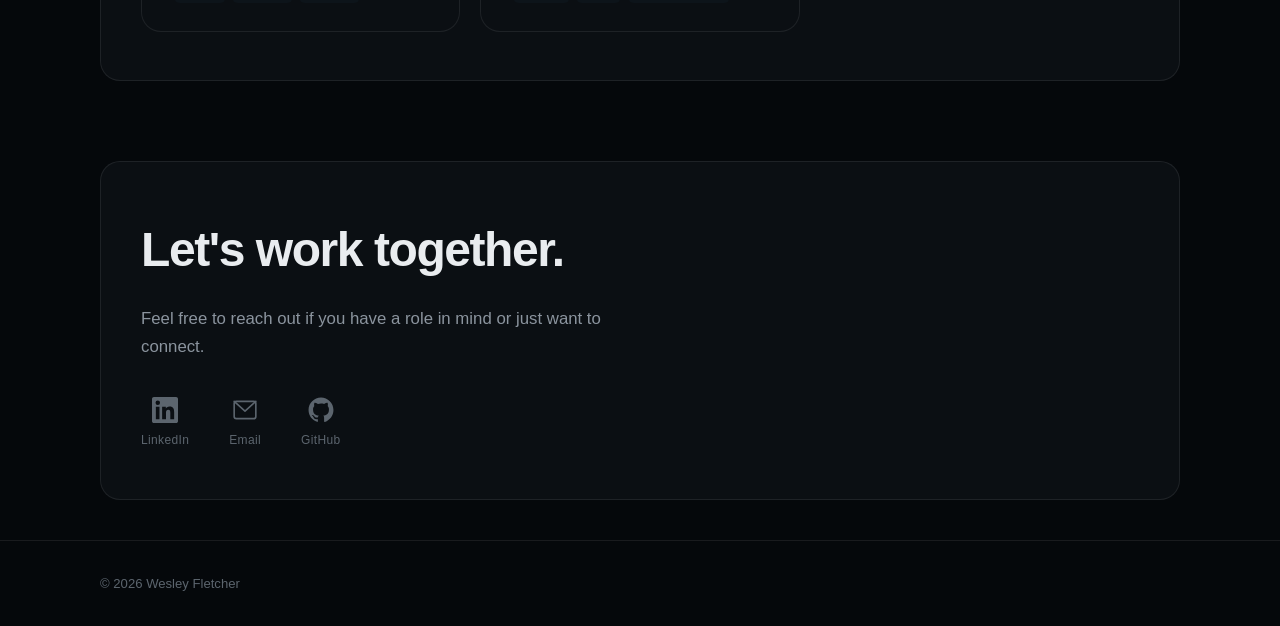
==== commit cc7b6ec8: "Add Systems & Robotics case-study pages to portfolio Add dedicated case-study pages for the five pri" ====
--- a/public/index.html
+++ b/public/index.html
@@ -276,6 +276,91 @@
 
         </div>
 
+        <h3 class="subsection-heading" style="margin-top:2.5rem">Systems &amp; robotics</h3>
+        <div class="projects-grid">
+
+          <a class="project-card project-card--sys" href="projects/forager1.html">
+            <div class="project-meta">
+              <h3>Forager1 <span class="sys-arrow">&#8599;</span></h3>
+              <span class="project-company">Autonomous outdoor agtech robot · ROS2</span>
+            </div>
+            <p>A self-driving field robot built like a real robotics program — a two-layer safety architecture, formal requirements, 298 tests, and a calendar-synced schedule.</p>
+            <div class="sys-foot">
+              <span class="sys-status sys-status--wip">Work in progress</span>
+              <ul class="project-tags" aria-label="Tech">
+                <li>ROS2</li>
+                <li>Safety Systems</li>
+                <li>Nav / EKF</li>
+              </ul>
+            </div>
+          </a>
+
+          <a class="project-card project-card--sys" href="projects/terrafirma.html">
+            <div class="project-meta">
+              <h3>Terrafirma <span class="sys-arrow">&#8599;</span></h3>
+              <span class="project-company">Habitat-suitability platform · geospatial</span>
+            </div>
+            <p>Fuses public soil, terrain, climate, and occurrence data into species-suitability maps, on a clean two-layer architecture with 484 tests behind it.</p>
+            <div class="sys-foot">
+              <span class="sys-status sys-status--wip">Work in progress</span>
+              <ul class="project-tags" aria-label="Tech">
+                <li>Python</li>
+                <li>PostGIS</li>
+                <li>scikit-learn</li>
+              </ul>
+            </div>
+          </a>
+
+          <a class="project-card project-card--sys" href="projects/pathfinder.html">
+            <div class="project-meta">
+              <h3>Pathfinder <span class="sys-arrow">&#8599;</span></h3>
+              <span class="project-company">Field-mission planner app · React Native</span>
+            </div>
+            <p>Turns a hand-drawn field into a robot mission, built against a frozen interface contract read from the Forager1 source and a robot-agnostic architecture.</p>
+            <div class="sys-foot">
+              <span class="sys-status sys-status--wip">Work in progress</span>
+              <ul class="project-tags" aria-label="Tech">
+                <li>React Native</li>
+                <li>Expo</li>
+                <li>Mapbox</li>
+              </ul>
+            </div>
+          </a>
+
+          <a class="project-card project-card--sys" href="projects/crawler1.html">
+            <div class="project-meta">
+              <h3>Crawler1 <span class="sys-arrow">&#8599;</span></h3>
+              <span class="project-company">Skid-steer robotics testbed · ROS2</span>
+            </div>
+            <p>A compact autonomy platform bootstrapped from Forager1's proven core — with a provenance ledger tracking every reused file and a simulation-first workflow.</p>
+            <div class="sys-foot">
+              <span class="sys-status sys-status--young">Young</span>
+              <ul class="project-tags" aria-label="Tech">
+                <li>ROS2</li>
+                <li>Arduino</li>
+                <li>Gazebo</li>
+              </ul>
+            </div>
+          </a>
+
+          <a class="project-card project-card--sys" href="projects/millwright.html">
+            <div class="project-meta">
+              <h3>Millwright <span class="sys-arrow">&#8599;</span></h3>
+              <span class="project-company">AI-authored CNC machining · MCP</span>
+            </div>
+            <p>Lets an LLM author CAM toolpaths in Fusion 360 behind a deterministic preflight and a human arming gate — so the AI can plan, but never moves the machine unsupervised.</p>
+            <div class="sys-foot">
+              <span class="sys-status sys-status--young">Young</span>
+              <ul class="project-tags" aria-label="Tech">
+                <li>Python</li>
+                <li>MCP</li>
+                <li>Fusion 360 API</li>
+              </ul>
+            </div>
+          </a>
+
+        </div>
+
         <!-- Live web apps: cards built at runtime from each deployment's
              /project.json (see projects.js + PROJECT_SCHEMA.md). Undeployed
              apps 404 and are skipped, so this shows only what's actually live. -->
--- a/public/style.css
+++ b/public/style.css
@@ -625,3 +625,52 @@
 @media (max-width: 380px) {
   .skills-grid  { grid-template-columns: 1fr; }
 }
+
+/* ── Systems & Robotics cards (link out to case-study pages) ──── */
+:root {
+  --info:   #5b87ab;   /* steel  — young          */
+  --warn:   #c07f43;   /* amber  — work in progress */
+  --sage:   #7cb05f;   /* sage   — almost done     */
+}
+
+a.project-card { color: inherit; }
+
+.project-card--sys {
+  cursor: pointer;
+  transition: border-color .3s var(--ease), transform .3s var(--ease);
+}
+.project-card--sys:hover {
+  border-color: var(--accent);
+  transform: translateY(-2px);
+}
+
+.project-card--sys .project-meta h3 {
+  display: flex;
+  align-items: center;
+  justify-content: space-between;
+  gap: .5rem;
+}
+.sys-arrow {
+  color: var(--text-3);
+  font-size: .95rem;
+  transition: color .25s, transform .25s var(--ease);
+}
+.project-card--sys:hover .sys-arrow {
+  color: var(--accent);
+  transform: translate(2px, -2px);
+}
+
+.sys-foot { display: flex; flex-direction: column; gap: .75rem; margin-top: .1rem; }
+
+.sys-status {
+  align-self: flex-start;
+  font-size: .72rem;
+  font-weight: 600;
+  letter-spacing: .02em;
+  padding: .2rem .6rem;
+  border-radius: 980px;
+  border: 1px solid transparent;
+}
+.sys-status--young  { color: var(--info); background: rgba(91,135,171,.14);  border-color: rgba(91,135,171,.30); }
+.sys-status--wip    { color: var(--warn); background: rgba(192,127,67,.14);  border-color: rgba(192,127,67,.30); }
+.sys-status--almost { color: var(--sage); background: rgba(124,176,95,.14);  border-color: rgba(124,176,95,.30); }
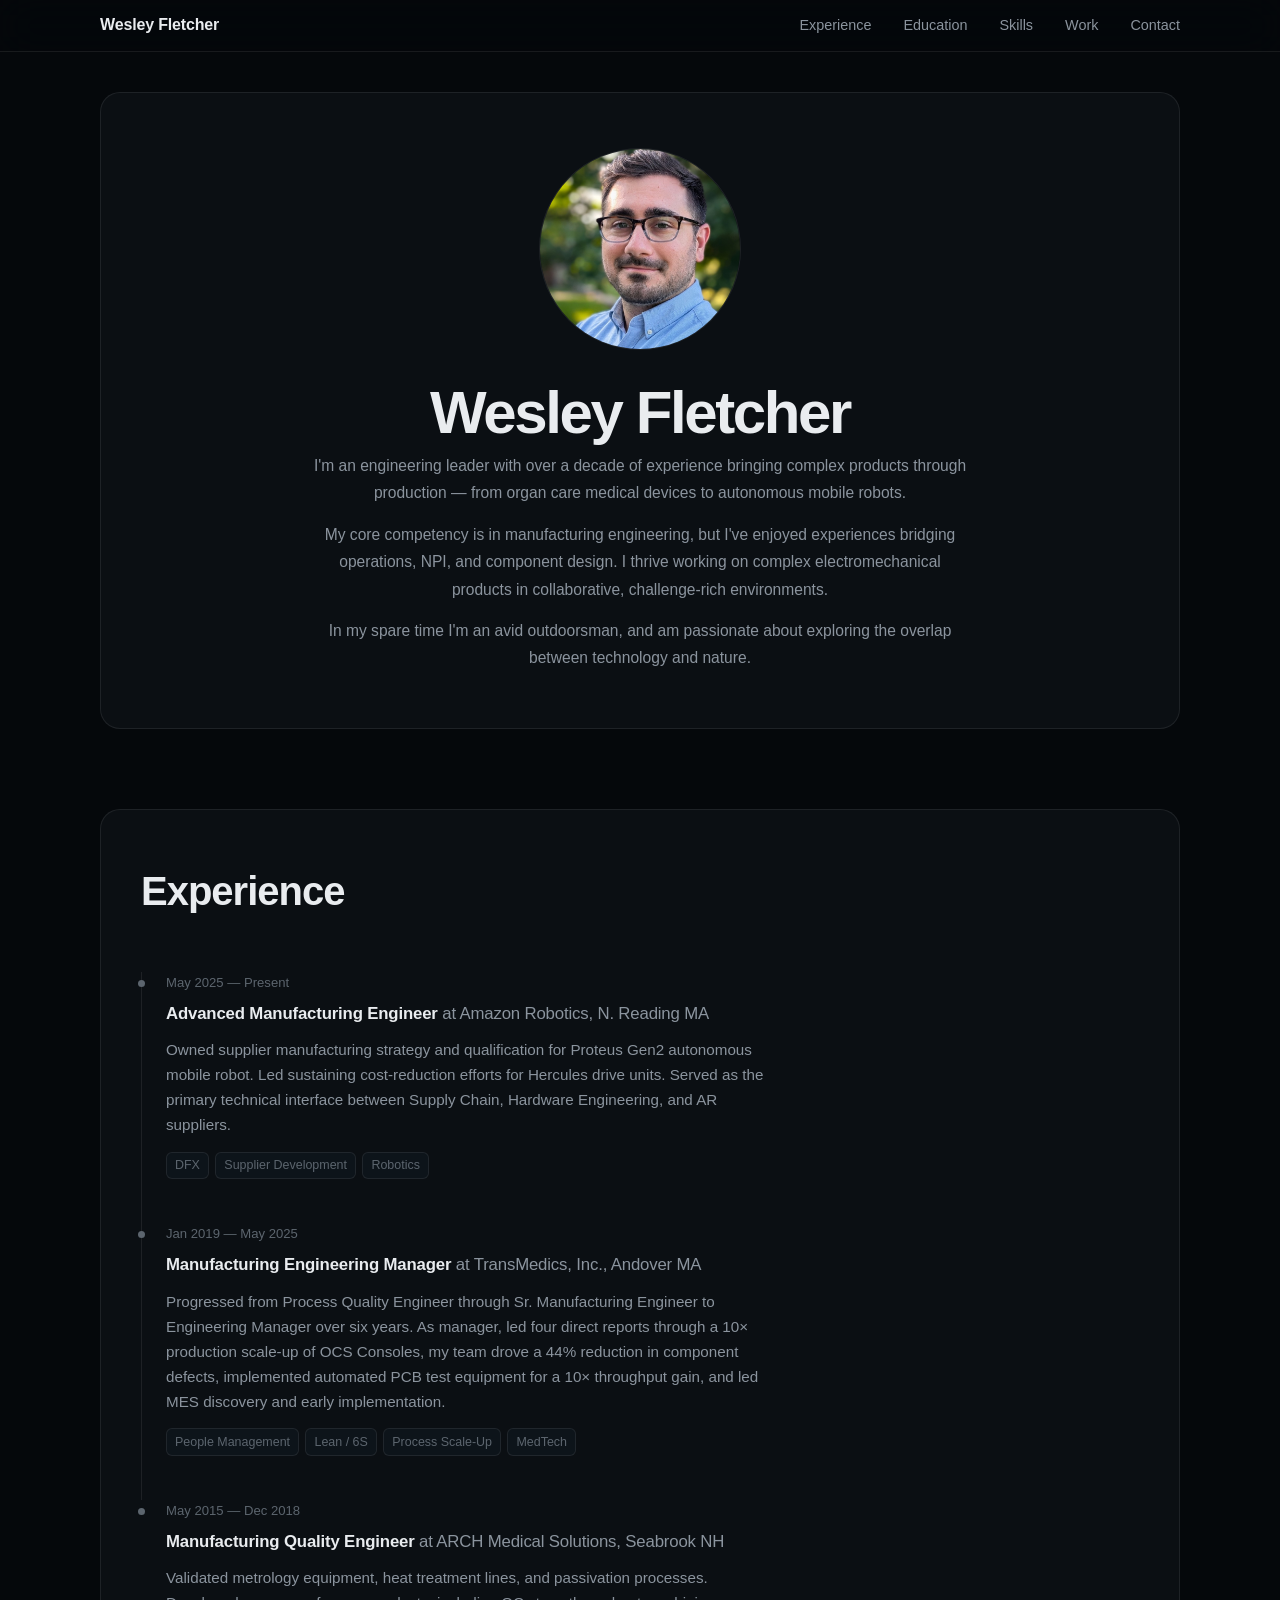
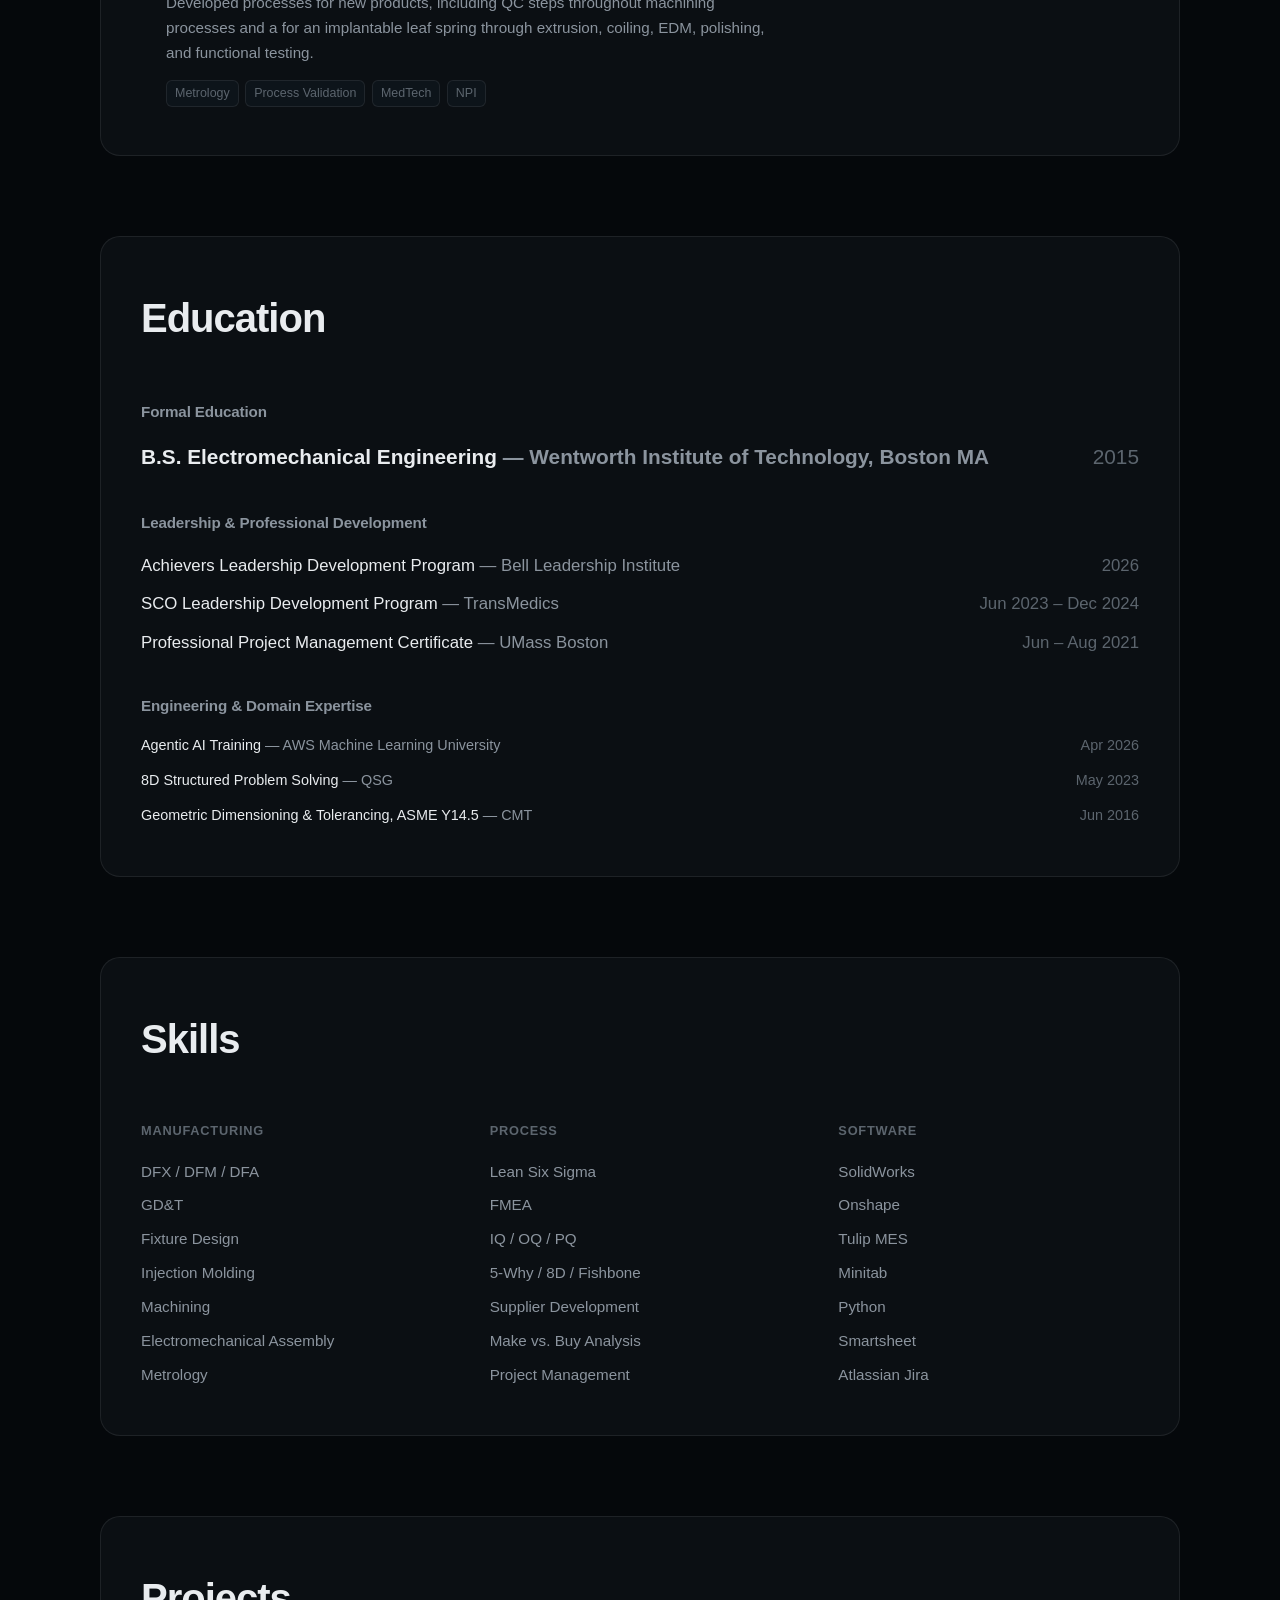
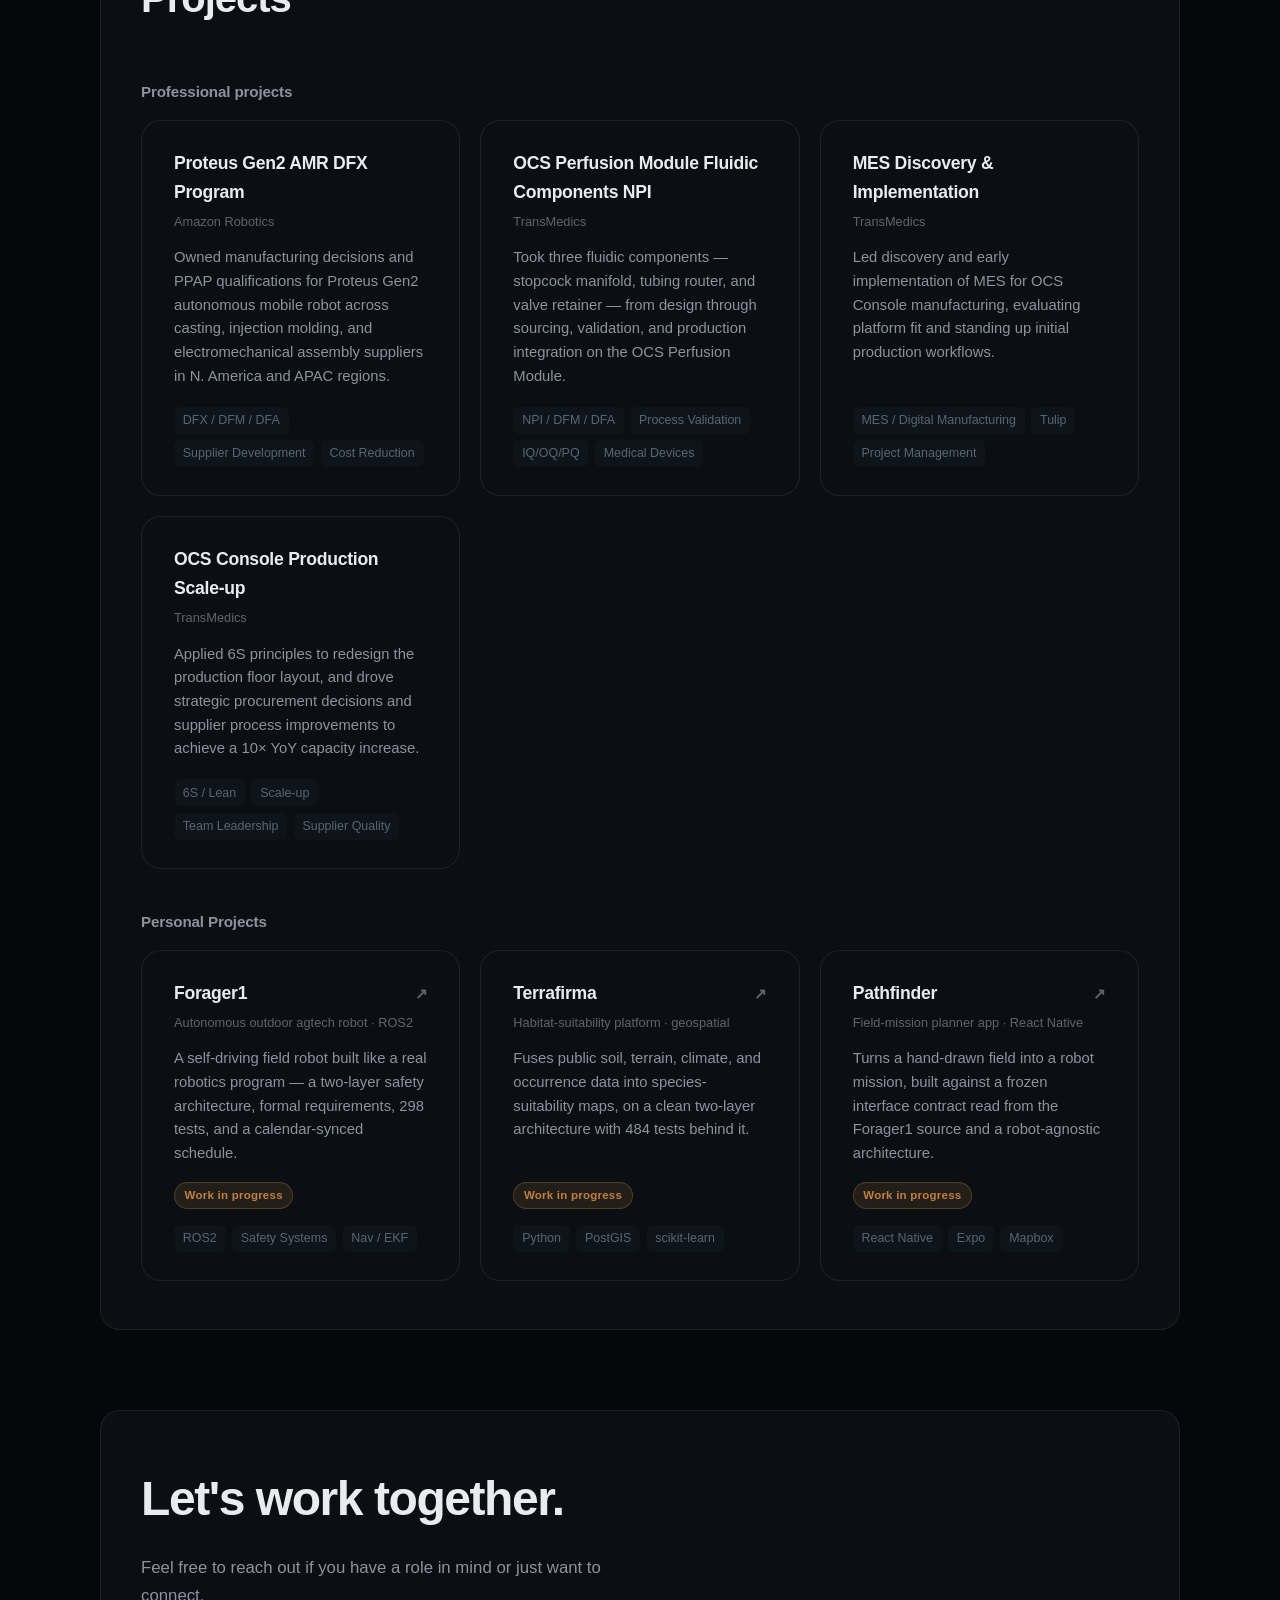
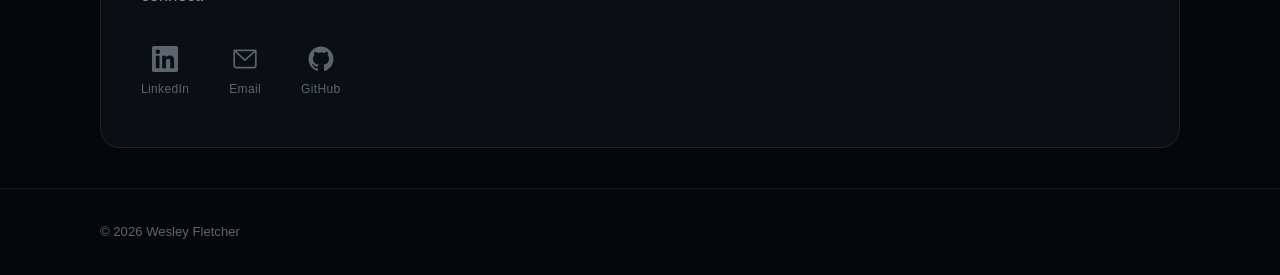
==== commit d02a50a7: "Add Personal Projects section with case-study pages Add a "Personal Projects" subsection under Live " ====
--- a/public/index.html
+++ b/public/index.html
@@ -276,7 +276,16 @@
 
         </div>
 
-        <h3 class="subsection-heading" style="margin-top:2.5rem">Systems &amp; robotics</h3>
+        <!-- Live web apps: cards built at runtime from each deployment's
+             /project.json (see projects.js + PROJECT_SCHEMA.md). Undeployed
+             apps 404 and are skipped, so this shows only what's actually live. -->
+        <div class="live-projects" id="live-projects" hidden>
+          <h3 class="subsection-heading">Live web apps</h3>
+          <div class="projects-grid" id="live-projects-grid"></div>
+        </div>
+
+        <!-- Personal Projects: static case-study pages under /projects/*.html -->
+        <h3 class="subsection-heading" style="margin-top:2.5rem">Personal Projects</h3>
         <div class="projects-grid">
 
           <a class="project-card project-card--sys" href="projects/forager1.html">
@@ -327,46 +336,6 @@
             </div>
           </a>
 
-          <a class="project-card project-card--sys" href="projects/crawler1.html">
-            <div class="project-meta">
-              <h3>Crawler1 <span class="sys-arrow">&#8599;</span></h3>
-              <span class="project-company">Skid-steer robotics testbed · ROS2</span>
-            </div>
-            <p>A compact autonomy platform bootstrapped from Forager1's proven core — with a provenance ledger tracking every reused file and a simulation-first workflow.</p>
-            <div class="sys-foot">
-              <span class="sys-status sys-status--young">Young</span>
-              <ul class="project-tags" aria-label="Tech">
-                <li>ROS2</li>
-                <li>Arduino</li>
-                <li>Gazebo</li>
-              </ul>
-            </div>
-          </a>
-
-          <a class="project-card project-card--sys" href="projects/millwright.html">
-            <div class="project-meta">
-              <h3>Millwright <span class="sys-arrow">&#8599;</span></h3>
-              <span class="project-company">AI-authored CNC machining · MCP</span>
-            </div>
-            <p>Lets an LLM author CAM toolpaths in Fusion 360 behind a deterministic preflight and a human arming gate — so the AI can plan, but never moves the machine unsupervised.</p>
-            <div class="sys-foot">
-              <span class="sys-status sys-status--young">Young</span>
-              <ul class="project-tags" aria-label="Tech">
-                <li>Python</li>
-                <li>MCP</li>
-                <li>Fusion 360 API</li>
-              </ul>
-            </div>
-          </a>
-
-        </div>
-
-        <!-- Live web apps: cards built at runtime from each deployment's
-             /project.json (see projects.js + PROJECT_SCHEMA.md). Undeployed
-             apps 404 and are skipped, so this shows only what's actually live. -->
-        <div class="live-projects" id="live-projects" hidden>
-          <h3 class="subsection-heading">Live web apps</h3>
-          <div class="projects-grid" id="live-projects-grid"></div>
         </div>
 
         </div>
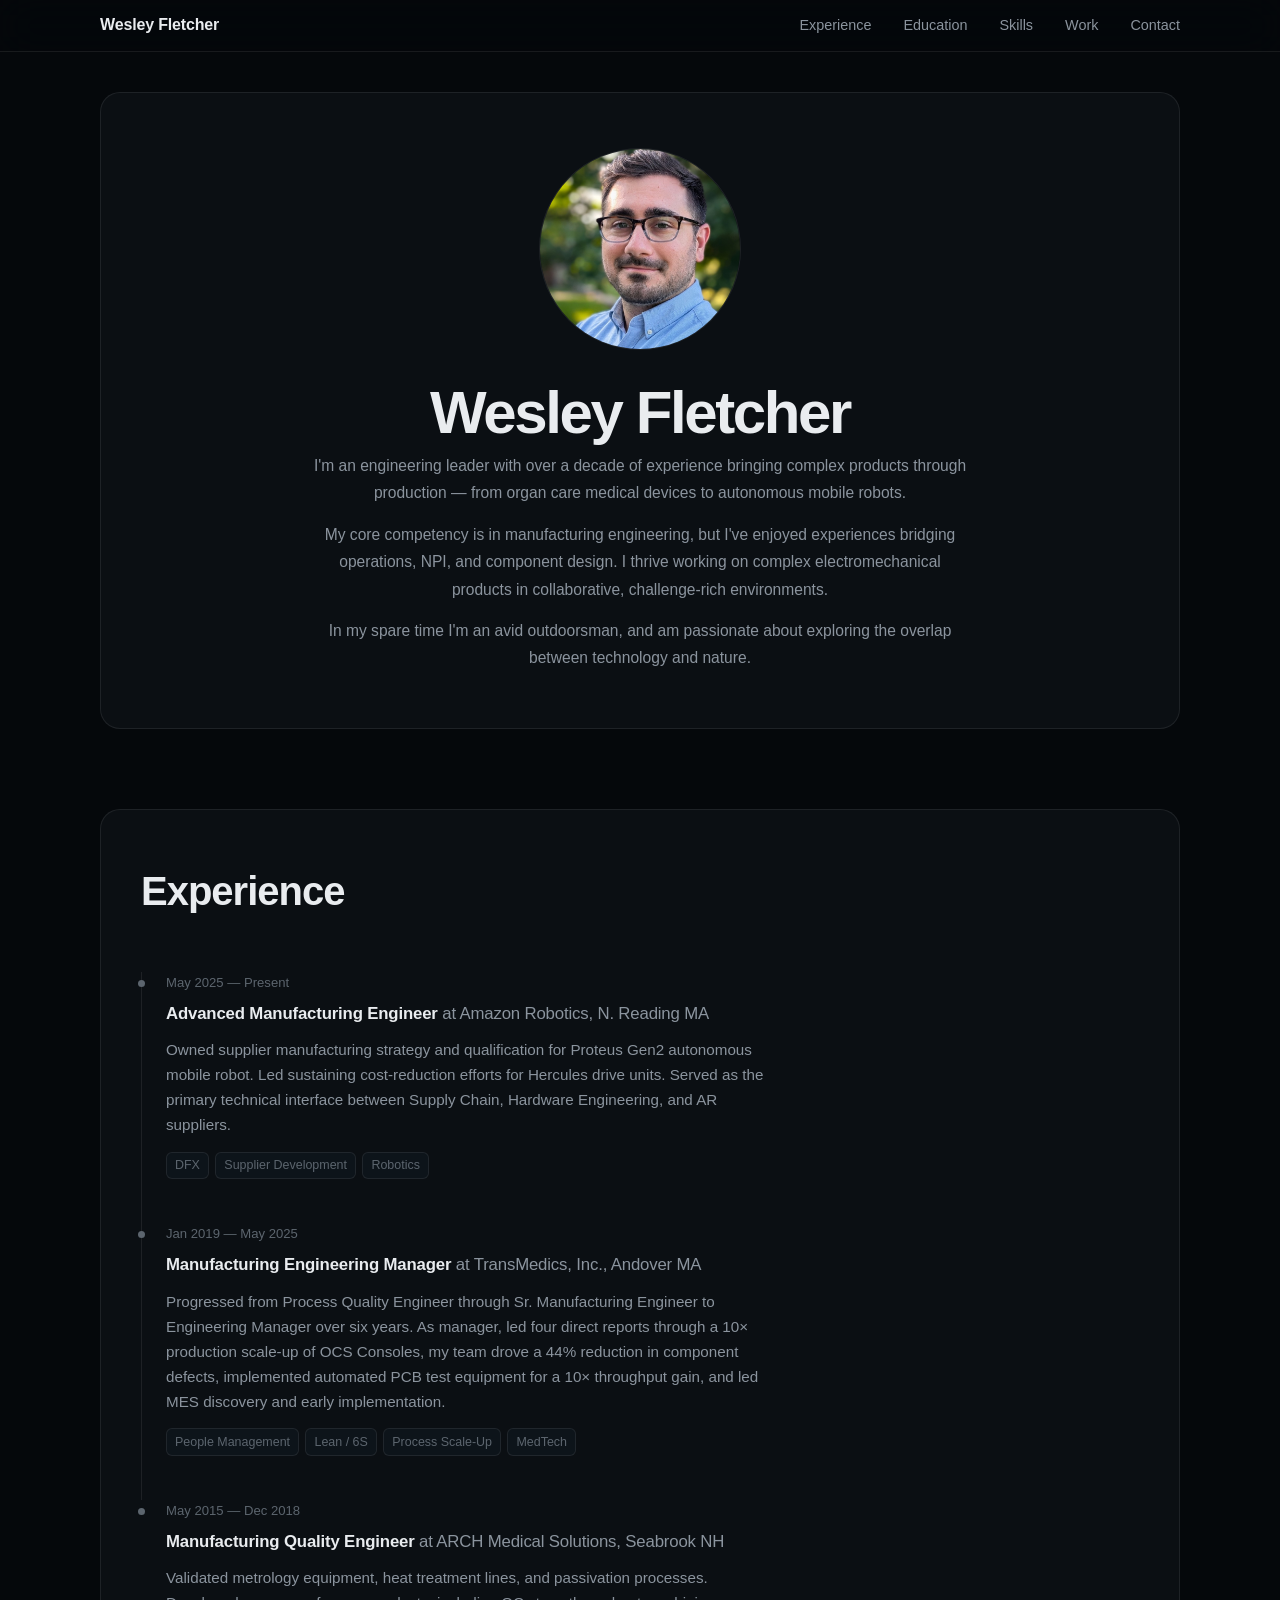
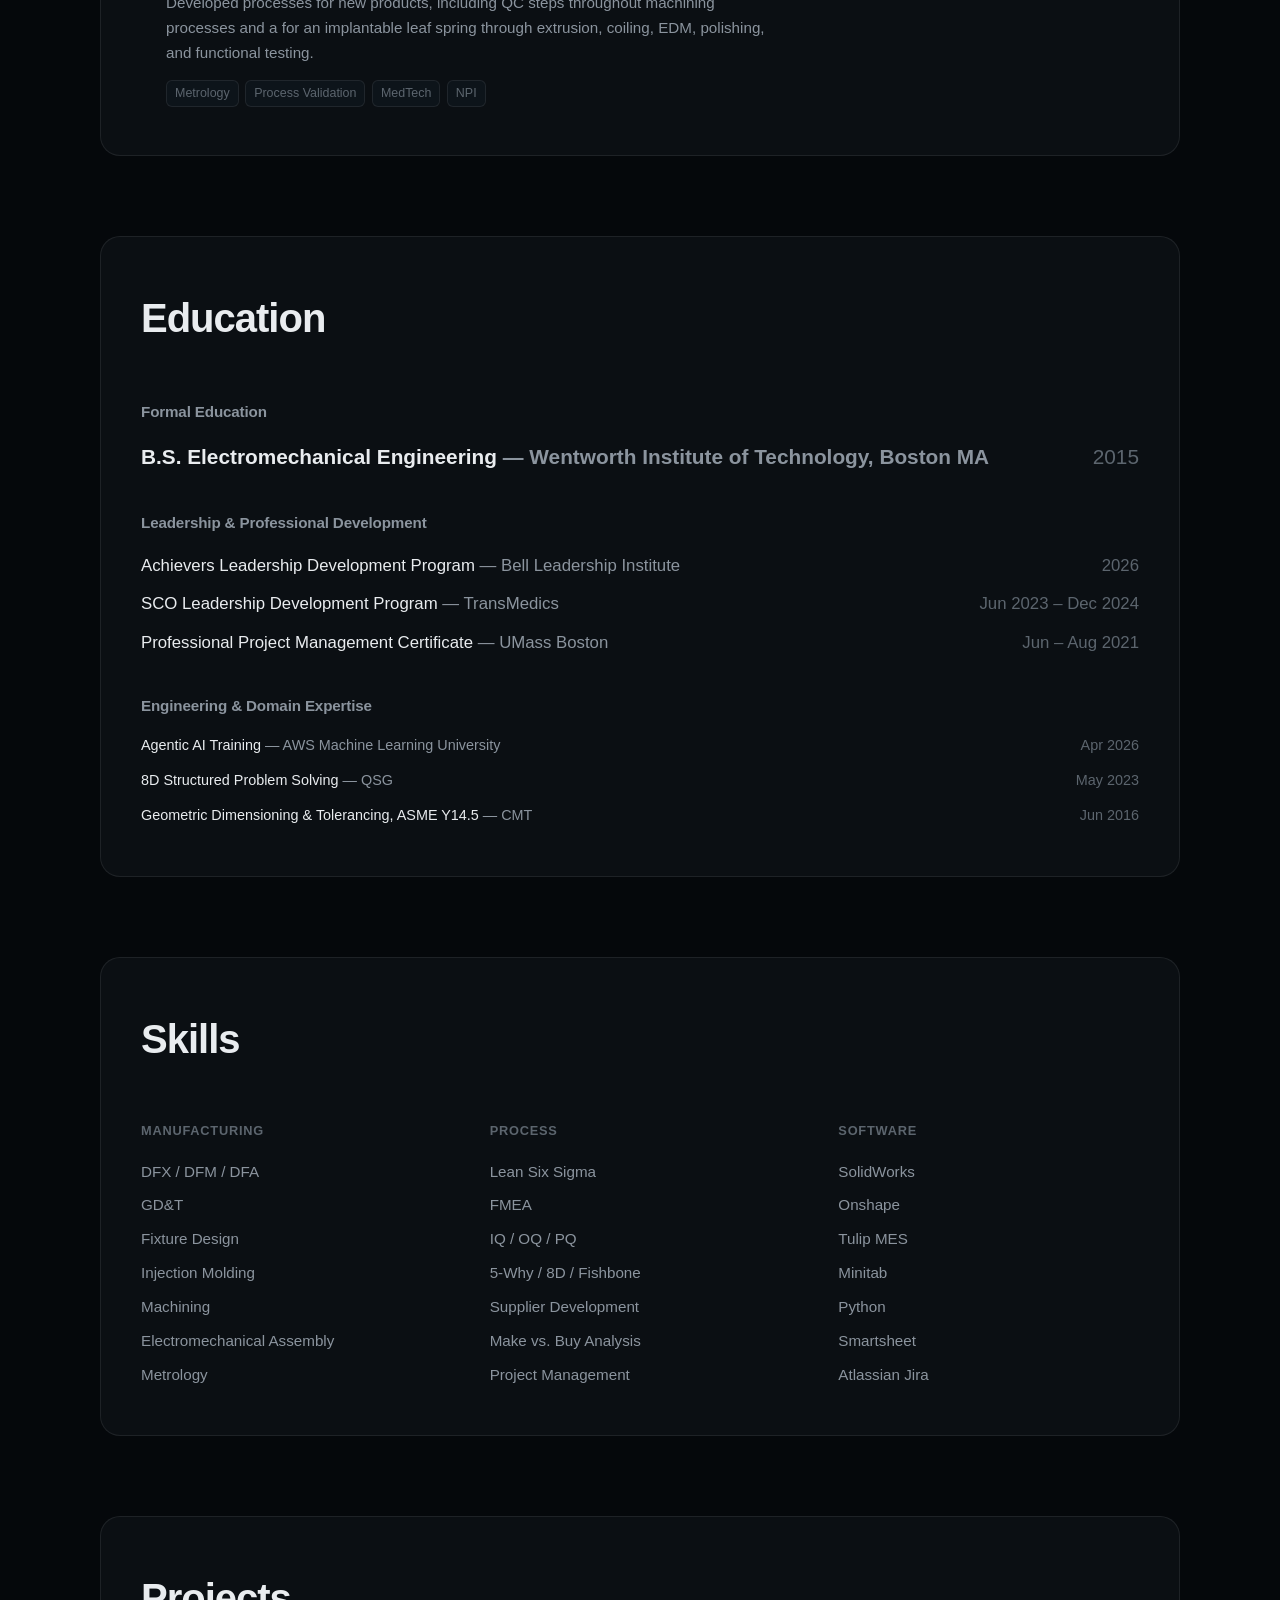
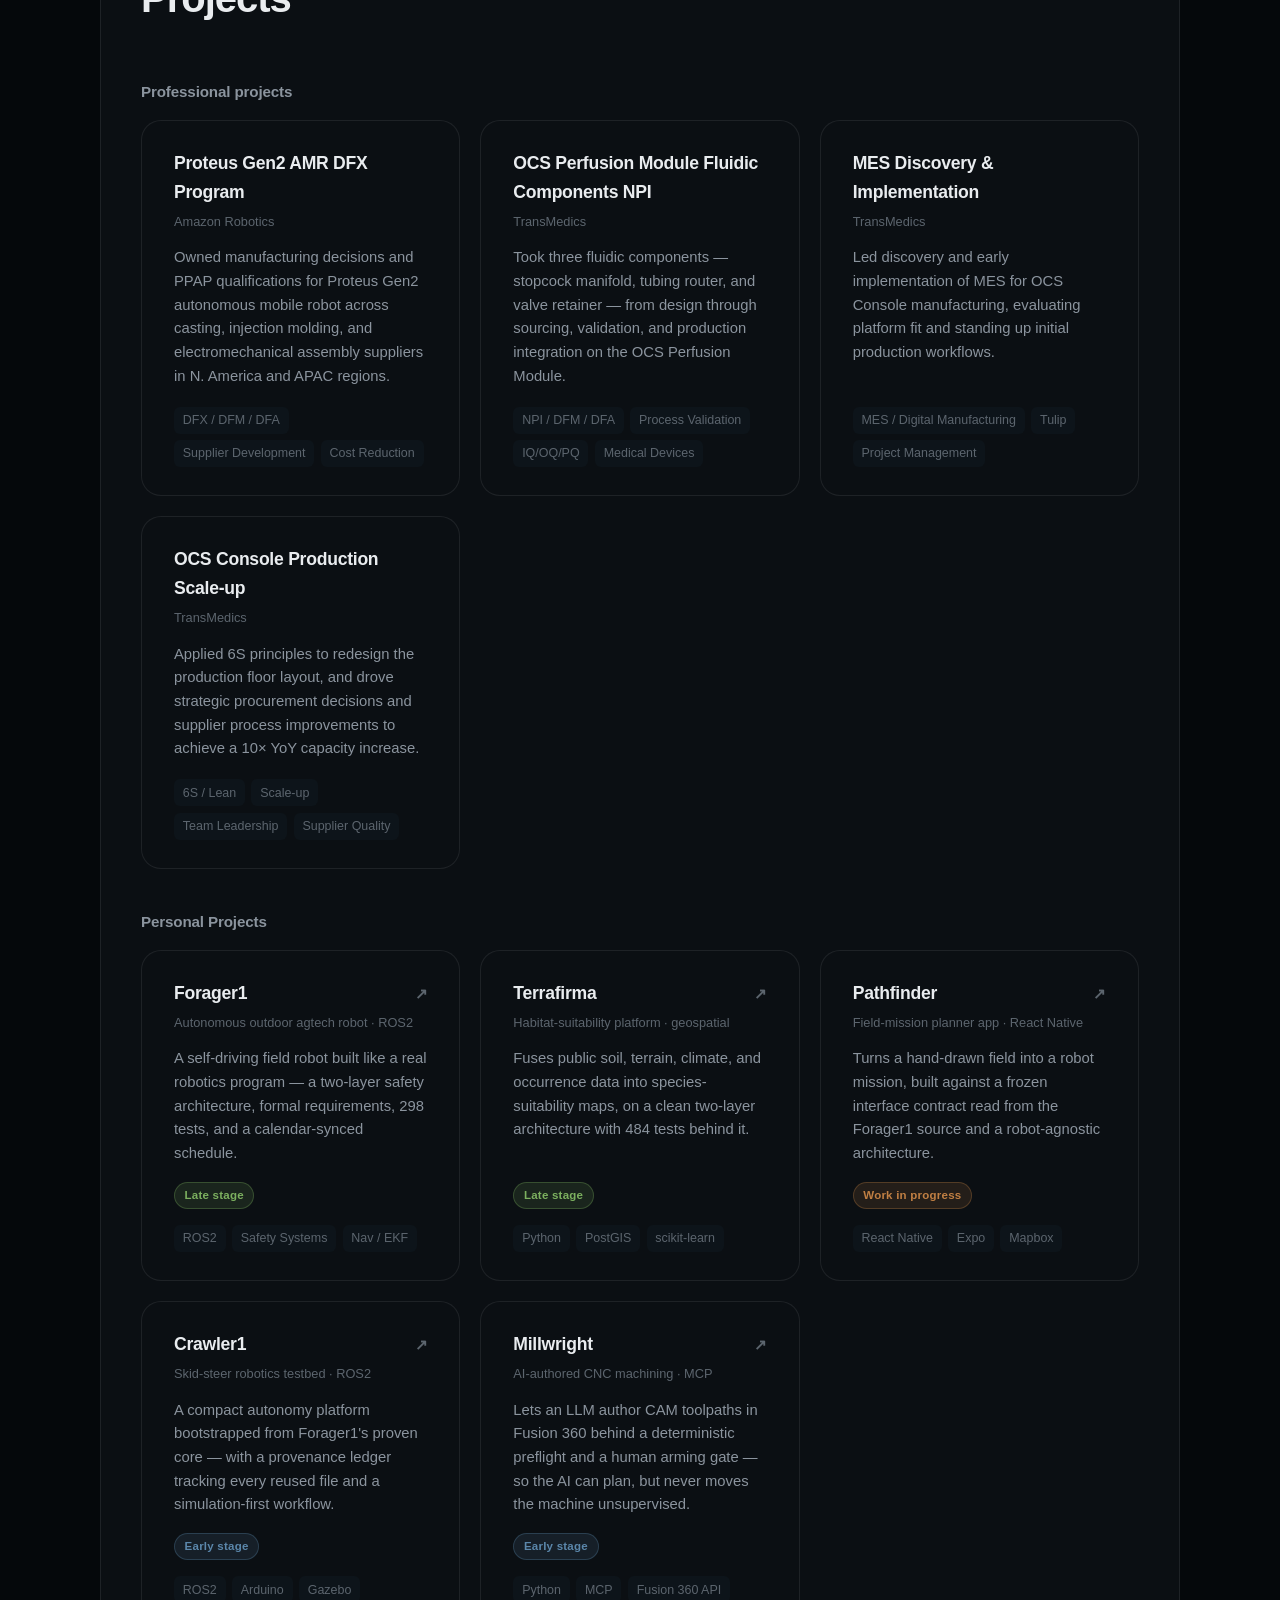
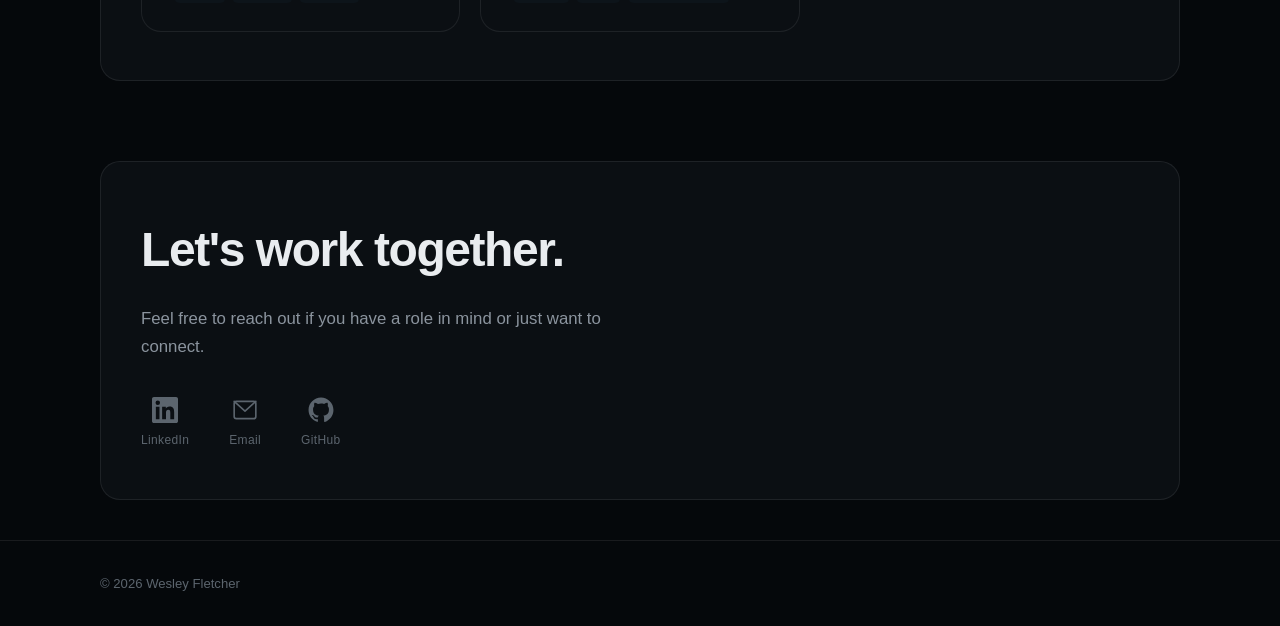
==== commit 694549d2: "Add Crawler1 + Millwright pages and a project-status stage scale Extend Personal Projects to all fiv" ====
--- a/public/index.html
+++ b/public/index.html
@@ -295,7 +295,7 @@
             </div>
             <p>A self-driving field robot built like a real robotics program — a two-layer safety architecture, formal requirements, 298 tests, and a calendar-synced schedule.</p>
             <div class="sys-foot">
-              <span class="sys-status sys-status--wip">Work in progress</span>
+              <span class="sys-status sys-status--almost">Late stage</span>
               <ul class="project-tags" aria-label="Tech">
                 <li>ROS2</li>
                 <li>Safety Systems</li>
@@ -311,7 +311,7 @@
             </div>
             <p>Fuses public soil, terrain, climate, and occurrence data into species-suitability maps, on a clean two-layer architecture with 484 tests behind it.</p>
             <div class="sys-foot">
-              <span class="sys-status sys-status--wip">Work in progress</span>
+              <span class="sys-status sys-status--almost">Late stage</span>
               <ul class="project-tags" aria-label="Tech">
                 <li>Python</li>
                 <li>PostGIS</li>
@@ -332,6 +332,38 @@
                 <li>React Native</li>
                 <li>Expo</li>
                 <li>Mapbox</li>
+              </ul>
+            </div>
+          </a>
+
+          <a class="project-card project-card--sys" href="projects/crawler1.html">
+            <div class="project-meta">
+              <h3>Crawler1 <span class="sys-arrow">&#8599;</span></h3>
+              <span class="project-company">Skid-steer robotics testbed · ROS2</span>
+            </div>
+            <p>A compact autonomy platform bootstrapped from Forager1's proven core — with a provenance ledger tracking every reused file and a simulation-first workflow.</p>
+            <div class="sys-foot">
+              <span class="sys-status sys-status--young">Early stage</span>
+              <ul class="project-tags" aria-label="Tech">
+                <li>ROS2</li>
+                <li>Arduino</li>
+                <li>Gazebo</li>
+              </ul>
+            </div>
+          </a>
+
+          <a class="project-card project-card--sys" href="projects/millwright.html">
+            <div class="project-meta">
+              <h3>Millwright <span class="sys-arrow">&#8599;</span></h3>
+              <span class="project-company">AI-authored CNC machining · MCP</span>
+            </div>
+            <p>Lets an LLM author CAM toolpaths in Fusion 360 behind a deterministic preflight and a human arming gate — so the AI can plan, but never moves the machine unsupervised.</p>
+            <div class="sys-foot">
+              <span class="sys-status sys-status--young">Early stage</span>
+              <ul class="project-tags" aria-label="Tech">
+                <li>Python</li>
+                <li>MCP</li>
+                <li>Fusion 360 API</li>
               </ul>
             </div>
           </a>
